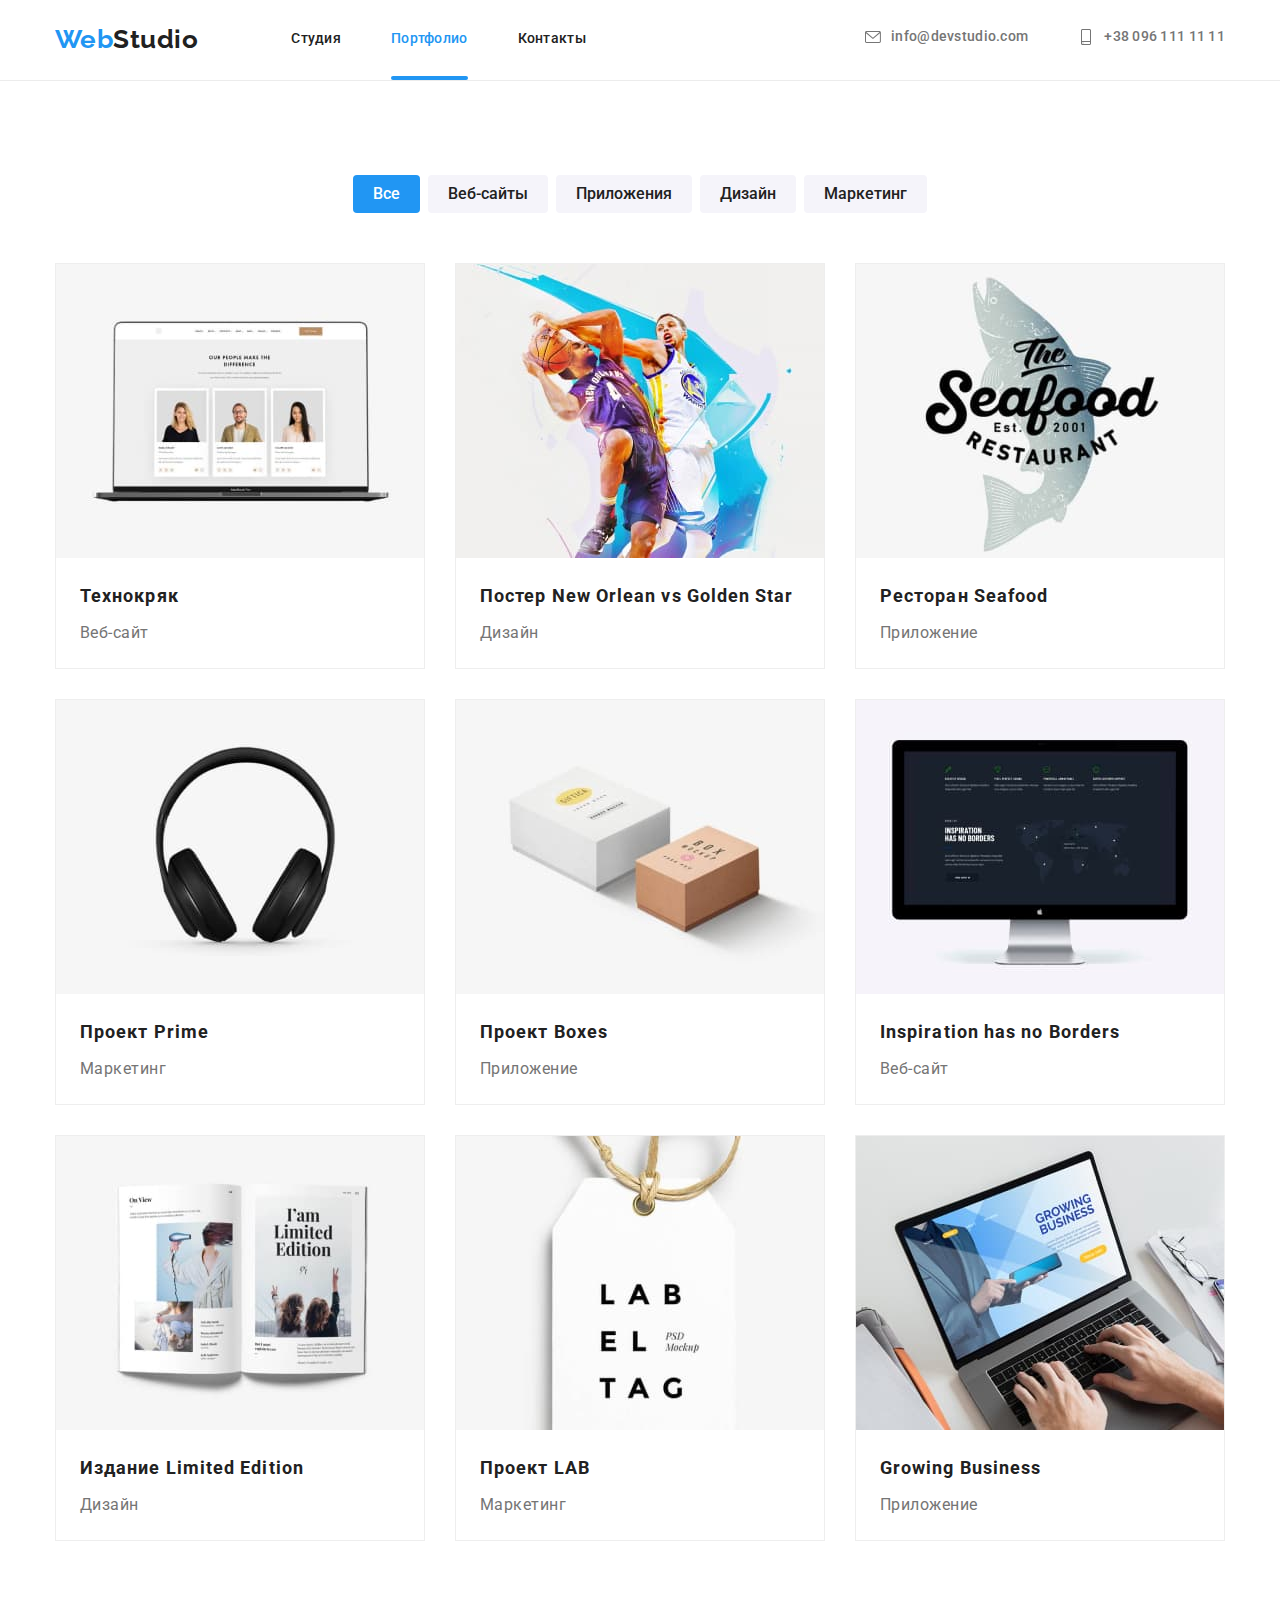
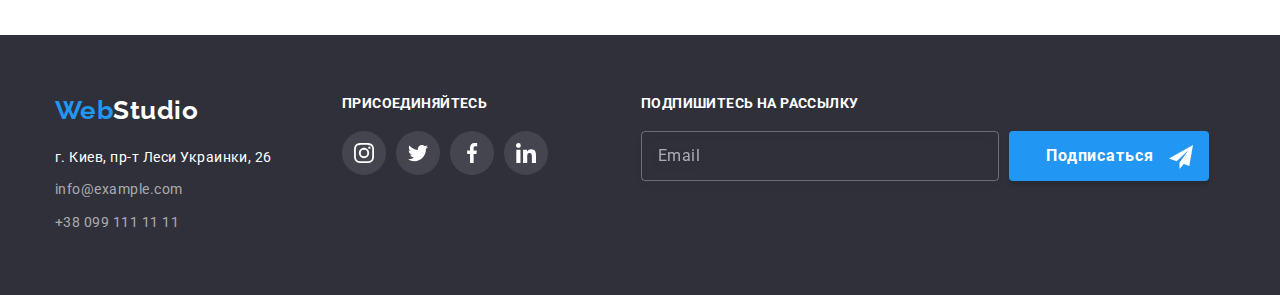
==== portfolio.html @ 207f93ce "." ====
<!DOCTYPE html>
<html lang="en">

<head>
  <meta charset="UTF-8" />
  <meta http-equiv="X-UA-Compatible" content="IE=edge" />
  <meta name="viewport" content="width=device-width, initial-scale=1.0" />
  <title>Portfolio</title>
  <link rel="preconnect" href="https://fonts.gstatic.com">
  <link href="https://fonts.googleapis.com/css2?family=Raleway:wght@700&family=Roboto:wght@400;500;700;900&display=swap"
    rel="stylesheet">
  <link rel="stylesheet" href="https://cdnjs.cloudflare.com/ajax/libs/modern-normalize/1.1.0/modern-normalize.css"
    integrity="sha512-Y0MM+V6ymRKN2zStTqzQ227DWhhp4Mzdo6gnlRnuaNCbc+YN/ZH0sBCLTM4M0oSy9c9VKiCvd4Jk44aCLrNS5Q=="
    crossorigin="anonymous" referrerpolicy="no-referrer" />
  <link rel="stylesheet" href="https://cdnjs.cloudflare.com/ajax/libs/modern-normalize/1.1.0/modern-normalize.min.css"
    integrity="sha512-wpPYUAdjBVSE4KJnH1VR1HeZfpl1ub8YT/NKx4PuQ5NmX2tKuGu6U/JRp5y+Y8XG2tV+wKQpNHVUX03MfMFn9Q=="
    crossorigin="anonymous" referrerpolicy="no-referrer" />
    <link rel="stylesheet" href="./css/main.min.css">

</head>


<body>
  <!--Шапка проекта-->
  <header class="header">
    <div class="container header__container">
      <nav class="site__nav ">
        <a class="logo link " href="./index.html"> <span class="logo_logo-color_accent">Web</span>Studio</a>
        <ul class="site__list list ">
          <li class="site__item"><a class="site__link link" href="./index.html">Студия</a></li>
          <li class="site__item"><a class="site__link current link site__after_link" href="">Портфолио</a></li>
          <li class="site__item"><a class="site__link link" href="">Контакты</a></li>
        </ul>
      </nav>
      <ul class="contact__list list">
        <li class="contact__item">
          <a class="contact__link link" href="mailto:info@devstudio.com">
            <svg class="contact__svg_mail">
              <use href="./images/icons-svg/symbol-defs.svg#icon-mail"></use>
            </svg>
            info@devstudio.com</a>
        </li>
        <li class="contact__item">
          <a class="contact__link link" href="tel:+380961111111">
            <svg class="contact__svg_mail">
              <use href="./images/icons-svg/symbol-defs.svg#icon-smartphone"></use>
            </svg>
            +38 096 111 11 11</a>
        </li>
      </ul>
    </div>
  </header>
  <!--Основа портфолио-->
  <main>
    <h1 hidden>Скрытый заголовок</h1>
    <section class="our-work">
      <div class="container ">
        <ul class="filter list">
          <li class="filter-item"><button class="filter-btn current " type="button">Все</button></li>
          <li class="filter-item"><button class="filter-btn" type="button">Веб-сайты</button></li>
          <li class="filter-item"><button class="filter-btn" type="button">Приложения</button></li>
          <li class="filter-item"><button class="filter-btn" type="button">Дизайн</button></li>
          <li class="filter-item"><button class="filter-btn" type="button">Маркетинг</button></li>
        </ul>
        <ul class="works-list list ">
          <li class="works-title">
            <a class="work-a" href="">
              <div class="works-img"> 
              <img src="./images/portfolio/technokryak.jpg" alt="technokryak" width="370" height="294" />
              <p class="works-p">Технокряк это современная площадка распространения коронавируса. Компании используют эту платформу для цифрового шпионажа и атак на защищённые сервера конкурентов.</p>
            </div>
              <div class="text-position">
                <h2 class="work-title">Технокряк</h2>
                <p class="work-profession">Веб-сайт</p>
              </div>
            </a>
          </li>
          <li class="works-title">
            <a class="work-a"  href="">
              <div class="works-img">
                <img src="./images/portfolio/new-orlean-vs-golden-star-poster.jpg" alt="new-orlean-poster" width="370"
                height="294" />
                <p class="works-p">Lorem ipsum dolor sit amet, consectetur adipisicing elit. Earum rerum quia veniam suscipit natus animi, tempora, et dolorum adipisci nemo ratione, aut modi laboriosam! Fugiat dolore illum reiciendis odit voluptatem? </p>
              </div>
              <div class="text-position">
                <h2 class="work-title">Постер New Orlean vs Golden Star</h2>
                <p class="work-profession">Дизайн</p>
              </div>
            </a>
          </li>
          <li class="works-title">
            <a class="work-a"  href="">
              <div class="works-img">
                <img src="./images/portfolio/seafood-restaurant.jpg" alt="seafood-restaurant" width="370" height="294" />
                <p class="works-p">Lorem, ipsum dolor sit amet consectetur adipisicing elit. Tempora vel, magni voluptatum non quaerat maxime accusantium alias dolorum sed magnam architecto, ullam deleniti nemo? In iusto perspiciatis corrupti explicabo aut?</p>
              </div>
              <div class="text-position">
                <h2 class="work-title">Ресторан Seafood</h2>
                <p class="work-profession">Приложение</p>
              </div>
            </a>
          </li>
          <li class="works-title">
            <a class="work-a"  href="">
              <div class="works-img">
                <img src="./images/portfolio/prime-project.jpg" alt="prime-project" width="370" height="294" />
                <p class="works-p">Lorem ipsum dolor sit amet consectetur adipisicing elit. Ratione modi consequuntur numquam quas debitis, tempore ducimus laboriosam ut delectus, </p>
              </div>
              <div class="text-position">
                <h2 class="work-title">Проект Prime</h2>
                <p class="work-profession">Маркетинг</p>
              </div>
            </a>
          </li>
          <li class="works-title">
            <a class="work-a"  href="">
              <div class="works-img">
                <img src="./images/portfolio/boxes-project.jpg" alt="boxes-project" width="370" height="294" />
                <p class="works-p">Lorem ipsum dolor sit amet consectetur adipisicing elit. Voluptatum blanditiis architecto cumque rem accusantium sequi, tempora eum dicta aperiam nulla laborum! Consectetur quo quaerat sunt amet.</p>
              </div>
              <div class="text-position">
                <h2 class="work-title">Проект Boxes</h2>
                <p class="work-profession">Приложение</p>
              </div>
            </a>
          </li>
          <li class="works-title">
            <a class="work-a"  href="">
              <div class="works-img">
                <img src="./images/portfolio/inspiration-has-no-borders.jpg" alt="inspiration-has-no-borders" width="370"
                height="294" />
                <p class="works-p" >Lorem ipsum dolor sit amet consectetur adipisicing elit. Enim necessitatibus vero modi deserunt suscipit amet excepturi inventore illum, obcaecati cupiditate doloribus laborum odit! Nemo suscipit doloribus recusandae voluptatem animi perspiciatis.</p>
              </div>
              <div class="text-position">
                <h2 class="work-title">Inspiration has no Borders</h2>
                <p class="work-profession">Веб-сайт</p>
              </div>
            </a>
          </li>
          <li class="works-title">
            <a class="work-a"  href="">
              <div class="works-img">
                <img src="./images/portfolio/limited-edition.jpg" alt="limited-edition" width="370" height="294" />
                <p class="works-p">Lorem ipsum, dolor sit amet consectetur adipisicing elit. Officiis eaque neque beatae ipsum deserunt recusandae, porro cum non voluptate modi laborum, omnis excepturi alias reiciendis voluptas eos quod. Doloribus, necessitatibus.</p>
              </div>
              <div class="text-position">
                <h2 class="work-title">Издание Limited Edition</h2>
                <p class="work-profession">Дизайн</p>
              </div>
            </a>
          </li>
          <li class="works-title">
            <a class="work-a"  href="">
              <div class="works-img">
                <img src="./images/portfolio/lab-project.jpg" alt="lab-project" width="370" height="294" />
                <p class="works-p">Lorem ipsum dolor sit amet consectetur adipisicing elit. Adipisci ipsum, ut ex minus iure esse eaque hic quisquam alias debitis, mollitia excepturi velit voluptates similique neque ullam temporibus natus eveniet!</p>
              </div>
              <div class="text-position">
                <h2 class="work-title">Проект LAB</h2>
                <p class="work-profession">Маркетинг</p>
              </div>
            </a>
          </li>
          <li class="works-title">
            <a class="work-a"  href="">
              <div class="works-img">
                <img src="./images/portfolio/growing-business.jpg" alt="growing-business" width="370" height="294" />
                <p class="works-p">Lorem ipsum dolor sit amet consectetur adipisicing elit. Repudiandae quia inventore eaque voluptate doloremque obcaecati cupiditate distinctio numquam, dolore illo hic corrupti magni laboriosam earum placeat magnam aliquam reprehenderit laborum.</p>
              </div>
              <div class="text-position">
                <h2 class="work-title">Growing Business</h2>
                <p class="work-profession">Приложение</p>
              </div>
            </a>
          </li>
        </ul>
      </div>
    </section>
  </main>
  <!--Футер-->
  <footer class="footer">
    <div class="container footer-section ">
      <div class="footer_position-tablet">
        <div class="footer__adress">
          <a class="logo logo_color_white link" href="./index.html"><span class="logo_logo-color_accent">Web</span>Studio</a>
          <address class="address">
            <p class="adress-text">г. Киев, пр-т Леси Украинки, 26</p>
            <ul class="footer-list list">
              <li class="footer-list__item">
                <a class="footer-list__link link" href="mailto:info@example.com">info@example.com</a>
              </li>
              <li class="footer-item">
                <a class="footer-list__link link" href="tel:+38-099-111-11-11">+38 099 111 11 11</a>
              </li>
            </ul>
          </address>
        </div>
        <div class="footer-set">
          <h2 class="footer-title">присоединяйтесь</h2>
          <ul class="footer-icon list">
            <li class="footer-list__item">
              <a class="footer-icon__link" href="#">
                <svg class="footer-style" width="20px" height="20px">
                  <use href="./images/icons-svg/symbol-defs.svg#icon-instagram2"></use>
                </svg>
              </a>
            </li>
            <li class="footer-list__item">
              <a class="footer-icon__link" href="#">
                <svg width=" 20px" height="20px">
                  <use href="./images/icons-svg/symbol-defs.svg#icon-twitte4r"></use>
                </svg>
              </a>
            </li>
            <li class="footer-list__item">
              <a class="footer-icon__link" href="#">
                <svg width=" 20px" height="20px">
                  <use href="./images/icons-svg/symbol-defs.svg#icon-facebook1"></use>
                </svg>
              </a>
            </li>
            <li class="footer-list__item">
              <a class="footer-icon__link" href="#">
                <svg width="20px" height="20px">
                  <use href="./images/icons-svg/symbol-defs.svg#icon-linkedin3"></use>
                </svg>
              </a>
            </li>
          </ul>
        </div>
      </div>
      <div class="footer-form">
        <p class="footer-form__title">Подпишитесь на рассылку</p>
        <form class="footer-form__content">
          <input class="form-footer__email" type="email" name="email" placeholder="Email">
          <button class="form-footer__button" type="submit">Подписаться </button>
        </form>
      </div>
    </div>
  </footer>
</body>

</html>
---- css/main.min.css ----
:root{--primary-text-color: #757575;--secondary-text-color: #212121;--accent-color: #2196f3;--primary-bg-color: #ffffff;--primary-bg-color-filter: #f5f4fa;--prinary-font-family: "Roboto", sant-serif;--secondary-font-family:"Raleway", sant-serif}.visually-hidden{position:absolut;width:1px;height:1px;margin:-1px;border:0;padding:0;clip:rect(1px, 1px, 1px, 1px);clip:rect(1px 1px 1px 1px);overflow:hidden}body{background-color:var(--primary-bg-color);color:var(--primary-text-color);font-family:var(--prinary-font-family);letter-spacing:0.03em}h1,h2,h3,h4,h5,h6,p{margin-top:0;margin-bottom:0}ul,ol{margin-top:0;margin-bottom:0;padding-left:0}img{display:block}.list{list-style:none}.link{text-decoration:none}.logo{margin-right:93px;font-family:var(--secondary-font-family);font-weight:700;font-size:26px;line-height:1.19;color:var(--secondary-text-color)}@media screen and (min-width: 480px){.logo{margin-right:0px}}.logo_logo-color_accent{color:var(--accent-color)}.footer-icon__link{display:flex;width:44px;height:44px;justify-content:center;align-items:center;border-radius:50%}.site__list{display:flex;font-size:14px;line-height:1.14;letter-spacing:0.02em;margin-left:93px;color:var(--secondary-text-color)}.site__item:not(:last-child){margin-right:50px}.site__link{position:relative;font-family:Roboto;font-weight:500;font-size:14px;line-height:1.14;letter-spacing:0.02em;color:var(--secondary-text-color);transition:color 250ms cubic-bezier(0.4, 0, 0.2, 1)}.site__link:hover,.site__link:focus{color:var(--accent-color)}.site__link.current{color:var(--accent-color)}.site__nav{display:flex;align-items:center}.site__after_link::after{content:"";display:block;width:100%;height:4px;background:#2196F3;border-radius:2px;position:absolute;top:46px;transition:opacity 250ms cubic-bezier(0.4, 0, 0.2, 1)}.contact__link{display:inline-flex;font-weight:500;font-size:14px;line-height:1.14;letter-spacing:0.02em;color:var(--primary-text-color);transition:color 250ms cubic-bezier(0.4, 0, 0.2, 1)}.contact__link:hover,.contact__link:focus{color:var(--accent-color)}.contact__link:hover .contact__svg_mail{fill:var(--accent-color);transition-duration:250ms}.contact__link:focus .contact__svg_mail{fill:var(--accent-color)}.contact__item:not(:last-child){margin-right:50px}.contact__item:hover,.contact__item:focus{color:var(--accent-color)}.contact__list{display:flex;align-items:center;margin-left:auto}.header__container{display:flex;align-items:center}.header{border-bottom:1px solid #ECECEC;padding-top:24px;padding-bottom:25px}.contact__svg_mail{width:16px;height:16px;margin-right:10px;fill:var(--primary-text-color)}.hero{padding-top:118px;padding-bottom:118px;background-image:linear-gradient(to right, rgba(47,48,58,0.4), rgba(47,48,58,0.4)),url(../images/hero/header-img.jpg);max-width:1600px;margin-left:auto;margin-right:auto;background-color:#2F303A;text-align:center}@media screen and (min-width: 480px){.hero{width:480px}}@media screen and (min-width: 768px){.hero{width:768px;background-image:linear-gradient(to right, rgba(47,48,58,0.4), rgba(47,48,58,0.4)),url(../images/hero/header-img768.jpg)}}@media screen and (min-width: 1200px){.hero{width:1200px;background-image:linear-gradient(to right, rgba(47,48,58,0.4), rgba(47,48,58,0.4)),url(../images/hero/hero.jpg);padding-top:200px;padding-bottom:200px}}.hero__title{font-weight:900;font-size:26px;line-height:1.62;text-align:center;letter-spacing:0.06em;text-transform:uppercase;color:var(--primary-bg-color)}@media screen and (min-width: 1200px){.hero__title{font-size:44px;line-height:1.36}}.hero__button{padding-left:32px;padding-right:32px;padding-top:10px;padding-bottom:10px;margin-top:30px;border-radius:4px;font-weight:700;font-size:16px;line-height:1.87;letter-spacing:0.06em;color:#FFFFFF;background-color:var(--accent-color);transition-property:background-color;transition-duration:250ms;transition-timing-function:cubic-bezier(0.4, 0, 0.2, 1)}.hero__button:hover,.hero__button:hover{background-color:#188CE8}.features__section{padding-top:60px;padding-bottom:60px}@media screen and (min-width: 1200px){.features__section{padding-top:94px;padding-bottom:47px}}.features__list{margin-bottom:-30px}@media screen and (min-width: 768px){.features__list{display:flex;flex-wrap:wrap;margin-left:-30px}}@media screen and (min-width: 1200px){.features__list{display:flex}}.features__item{margin-bottom:30px}@media screen and (min-width: 768px){.features__item{flex-basis:calc((100% - 60px) / 2);margin-left:30px}}@media screen and (min-width: 1200px){.features__item{flex-basis:calc((100% - 120px) / 4);width:270px}}.features__svg{display:flex;justify-content:center;align-items:center;height:120px;margin-bottom:30px;background-color:var(--primary-bg-color-filter);border-radius:4px}.features__title{margin-bottom:10px;margin-top:0px;color:var(--secondary-text-color);font-weight:700;font-size:14px;line-height:1.14;letter-spacing:0.03em;text-transform:uppercase;text-align:center}@media screen and (min-width: 768px){.features__title{text-align:left}}.features__paragraph{font-size:14px;line-height:1.71;letter-spacing:0.03em}.work__blok{display:none}@media screen and (min-width: 1200px){.work__blok{display:block}}.work__section_title{margin-bottom:50px;font-weight:700;font-size:36px;line-height:1.16;text-align:center;color:var(--secondary-text-color)}.work__list{display:flex;align-items:center}.work__section{padding-top:47px;padding-bottom:94px}.work__div{position:relative}.work__div:not(:last-child){margin-right:30px}.work__information{position:absolute;padding:27px;top:225px;width:370px;height:70px;font-weight:700;font-size:14px;line-height:1.14;text-align:center;text-transform:uppercase;color:var(--primary-bg-color);background-image:linear-gradient(to right, rgba(47,48,58,0.8), rgba(47,48,58,0.8))}.team__section{padding-top:60px;padding-bottom:60px;background-color:var(--primary-bg-color-filter)}@media screen and (min-width: 1200px){.team__section{padding-top:94px;padding-bottom:94px}}.team__name_title{font-weight:500;font-size:16px;line-height:1.18;text-align:center;color:var(--secondary-text-color)}.team__profession{margin-top:10px;font-size:16px;line-height:1.18;text-align:center;color:var(--primary-text-color)}.team__section_title{font-weight:700;font-size:36px;line-height:1.16;text-align:center;margin-bottom:30px;color:var(--secondary-text-color)}@media screen and (min-width: 1200px){.team__section_title{margin-bottom:50px}}.team__list{align-items:center;margin-bottom:-30px}@media screen and (min-width: 768px){.team__list{display:flex;flex-wrap:wrap;margin-left:-30px}}@media screen and (min-width: 1200px){.team__list{display:flex}}.team__title{border-radius:0px 0px 4px 4px;background-color:#ffffff;box-shadow:0px 1px 3px rgba(0,0,0,0.12),0px 1px 1px rgba(0,0,0,0.14),0px 2px 1px rgba(0,0,0,0.2);margin-bottom:30px}@media screen and (min-width: 480px){.team__title{width:450px}}@media screen and (min-width: 768px){.team__title{flex-basis:calc((100% - 60px) / 2);margin-left:30px;width:450px}}@media screen and (min-width: 1200px){.team__title{flex-basis:calc((100% - 120px) / 4);width:270px}}.team__name{margin:30px}.team__link_icon{display:flex;justify-content:center;align-items:center;width:44px;height:44px;border-radius:50%;background-color:#ffffff;fill:#AFB1B8;transition:background-color 250ms cubic-bezier(0.4, 0, 0.2, 1)}.team__link_icon:not(:last-child){margin-right:10px}.team__link_icon:hover,.team__link_icon:focus{background-color:var(--accent-color);fill:#ffffff}.team__icon{display:flex;justify-content:center;margin-top:16px;padding-bottom:24px}@media screen and (min-width: 768px){.team__icon{padding-bottom:0px}}.regular-section{padding-top:60px;padding-bottom:60px}@media screen and (min-width: 1200px){.regular-section{padding-top:94px;padding-bottom:94px}}.regular-title{font-weight:700;font-size:36px;line-height:1.16;text-align:center;letter-spacing:0.03em;color:var(--secondary-text-color);margin-bottom:30px}@media screen and (min-width: 1200px){.regular-title{margin-bottom:50px}}.regular-li{height:92px;flex-basis:calc((100% - 60px) / 2);margin-left:30px;margin-bottom:30px}.regular-li:nth-last-child(-n+3){margin-bottom:0px}@media screen and (min-width: 768px){.regular-li{flex-basis:calc((100% - 90px) / 3)}}@media screen and (min-width: 1200px){.regular-li{flex-basis:calc((100% - 180px) / 6)}}.regular-ul{display:flex;flex-wrap:wrap;margin-left:-30px}.regular-link{width:100%;height:100%;fill:#AFB1B8;display:flex;justify-content:center;align-items:center;border:1px solid #AFB1B8;border-radius:4px;transition:fill 250ms cubic-bezier(0.4, 0, 0.2, 1)}.regular-link:hover,.regular-link:focus{fill:var(--accent-color);border:1px solid var(--accent-color)}.footer{background-color:#2f303a;padding-top:60px;padding-bottom:60px}.footer-section{text-align:center}@media screen and (min-width: 1200px){.footer-section{display:flex;text-align:left}}@media screen and (min-width: 768px){.footer_position-tablet{display:flex;justify-content:space-around}}@media screen and (min-width: 768px){.footer__adress{display:inline-block}}.footer-list .footer-list__item:not(:last-child){margin-bottom:9px}.footer-list__link{display:block;color:rgba(255,255,255,0.6);transition:color 250ms cubic-bezier(0.4, 0, 0.2, 1)}.footer-list__link:hover,.footer-list__link:focus{color:#ffffff}@media screen and (min-width: 768px){.footer-set{display:inline-block}}@media screen and (min-width: 1200px){.footer-set{margin-left:70px}}.footer-title{font-weight:bold;font-size:14px;line-height:16px;letter-spacing:0.03em;text-transform:uppercase;color:var(--primary-bg-color)}.footer-icon{display:flex;justify-content:center;margin-top:20px}@media screen and (max-width: 768px){.footer-icon{margin-bottom:60px}}.footer-list__item:not(:first-child){margin-left:10px}.footer-icon__link{background-color:rgba(255,255,255,0.1);fill:var(--primary-bg-color);transition:background-color 250ms cubic-bezier(0.4, 0, 0.2, 1)}.footer-icon__link:hover,.footer-icon__link:focus{background-color:var(--accent-color)}.logo_color_white{color:#ffffff}.address{font-style:normal;font-weight:400;font-size:14px;line-height:1.71;margin-top:20px;margin-bottom:60px}@media screen and (min-width: 1200px){.address{margin-bottom:0px}}.adress-text{color:#ffffff;margin-bottom:9px}@media screen and (max-width: 1200px){.footer-form{display:inline-block;width:450px}}@media screen and (min-width: 1200px){.footer-form{width:570px;margin-left:93px}}.footer-form__title{font-weight:700;font-size:14px;line-height:16px;letter-spacing:0.03em;text-transform:uppercase;color:var(--primary-bg-color);margin-bottom:20px}@media screen and (min-width: 1200px){.footer-form__content{display:flex}}.form-footer__email{width:100%;margin-bottom:20px;padding:15px 0px 15px 16px;border:1px solid rgba(255,255,255,0.3);filter:drop-shadow(0px 4px 4px rgba(0,0,0,0.15));border-radius:4px;background-color:transparent;color:var(--primary-bg-color)}.form-footer__email::placeholder{font-weight:400;font-size:16px;line-height:20px;letter-spacing:0.03em;color:rgba(255,255,255,0.6)}@media screen and (min-width: 1200px){.form-footer__email{width:358px;margin-bottom:0px}}.form-footer__button{width:200px;background:#2196f3;box-shadow:0px 4px 4px rgba(0,0,0,0.15);border-radius:4px;border:none;cursor:pointer;margin-left:10px;padding:10px 8px 10px 29px;font-weight:700;font-size:16px;line-height:30px;letter-spacing:0.06em;color:#ffffff;transition:background-color 250ms cubic-bezier(0.4, 0, 0.2, 1)}.form-footer__button:focus,.form-footer__button:hover{background-color:#188ce8}.form-footer__button::after{display:inline-block;vertical-align:middle;content:'';background-image:url(../images/icons-svg/iconss-svg/footer-maol.svg);width:24px;height:24px;margin-left:10px}.form-field{display:flex;flex-direction:column;margin-bottom:10px}textarea{resize:none}.backdrop-title{font-weight:700;font-size:20px;line-height:1.15;text-align:center;color:var(--secondary-text-color);margin-bottom:12px}.backdrop-input{width:100%;height:40px;border:1px solid rgba(33,33,33,0.2);border-radius:4px;padding-left:42px;outline:none;transition:fill 250ms cubic-bezier(0.4, 0, 0.2, 1),border 250ms cubic-bezier(0.4, 0, 0.2, 1)}.backdrop-input:hover,.backdrop-input:focus{border:1px solid var(--accent-color)}.backdrop-input:hover+.svg-icon-backdrop{fill:var(--accent-color)}.backdrop-textarea{padding:12px 16px;width:100%;height:120px;border:1px solid rgba(33,33,33,0.2);border-radius:4px;outline:none;transition:border 250ms cubic-bezier(0.4, 0, 0.2, 1)}.backdrop-textarea::placeholder{color:rgba(117,117,117,0.5)}.backdrop-textarea:hover,.backdrop-textarea:focus{border:1px solid var(--accent-color)}.checkbox-title{display:flex;font-size:12px;line-height:1.16;color:var(--primary-text-color)}@media screen and (min-width: 1200px){.checkbox-title{display:flex;font-size:14px;line-height:1.71;color:var(--primary-text-color);align-items:baseline}}.backdrop-btn{display:flex;font-weight:700;font-size:16px;line-height:1.87;align-items:center;text-align:center;letter-spacing:0.06em;color:#FFFFFF;width:200px;background:#2196F3;box-shadow:0px 4px 4px rgba(0,0,0,0.15);border-radius:4px;border:none;margin:0 auto;margin-top:29px;padding:10px 55px;transition:background-color 250ms cubic-bezier(0.4, 0, 0.2, 1)}.backdrop-btn:hover,.backdrop-btn:focus{background-color:#188CE8}.backdrop-wraper{position:relative}.svg-icon-backdrop{position:absolute;top:50%;left:12px;transform:translateY(-50%)}.backdrop-name{display:block;margin-bottom:4px}.checkbox-title::before{content:'';width:16px;height:15px;border:2px solid #212121;background-repeat:10px;display:block;cursor:pointer;margin-right:0px}.checkbox-input:checked+.checkbox-title::before{background-image:url(../images/icon-check.jpg);background-size:contain;border:none}@media screen and (min-width: 1200px){.checkbox-title::before{margin-right:10px}}.backdrop-label{font-family:Roboto;font-style:normal;font-weight:normal;font-size:12px;line-height:14px;letter-spacing:0.01em;color:var(--primary-text-color)}.backdrop{position:fixed;top:0;left:0;width:100vw;height:100vh;background-color:rgba(0,0,0,0.2);opacity:1;visibility:visible;pointer-events:auto;transition:opacity 500ms linear, visibility 500ms linear}.modal{position:absolute;padding:40px;left:50%;top:50%;width:450px;height:609px;background-color:#ffffff;transform:translate(-50%, -50%)}@media screen and (min-width: 1200px){.modal{width:528px;height:580px}}.close-btn{position:absolute;top:8px;right:8px;width:30px;height:30px;border-radius:50%;border:1px solid rgba(0,0,0,0.1);background-color:transparent;cursor:pointer;padding:0;transition:fill 250ms cubic-bezier(0.4, 0, 0.2, 1)}.close-btn:hover,.close-btn:focus{fill:#2196F3}.is-hidden{opacity:0;visibility:hidden;pointer-events:none}.filter-btn.current{background-color:var(--accent-color);color:var(--primary-bg-color)}.filter-btn{padding:6px 20px;border-radius:4px;border:none;font-family:inherit;font-weight:500;font-size:16px;line-height:1.62;background:var(--primary-bg-color-filter);color:var(--secondary-text-color);transition:background-color 250ms cubic-bezier(0.4, 0, 0.2, 1)}.filter-btn:hover,.filter-btn:focus{background-color:var(--accent-color);color:#ffffff}.work-title{font-style:normal;font-weight:700;font-size:18px;line-height:2;letter-spacing:0.06em;color:var(--secondary-text-color)}.work-profession{margin-top:4px;font-style:normal;font-weight:normal;font-size:16px;line-height:1.87;color:var(--primary-text-color)}.container{width:100%;margin-left:auto;margin-right:auto;padding-left:15px;padding-right:15px}@media screen and (min-width: 480px){.container{width:480px}}@media screen and (min-width: 768px){.container{width:768px}}@media screen and (min-width: 1200px){.container{width:1200px}}.filter{display:flex;justify-content:center;margin-bottom:50px}.filter-item:not(:last-child){margin-right:8px}.works-list{display:flex;flex-wrap:wrap}.works-title{width:370px;margin-right:30px;margin-bottom:30px;border:1px solid #EEEEEE}.works-title:nth-child(3n){margin-right:0px}.works-title:nth-last-child(-n+3){margin-bottom:0px}.works-title:hover,.works-title:focus{box-shadow:0px 1px 1px rgba(0,0,0,0.12),0px 4px 4px rgba(0,0,0,0.06),1px 4px 6px rgba(0,0,0,0.16)}.works-title:hover .works-p{transform:translateY(0%)}.our-work{padding-top:94px;padding-bottom:94px}.text-position{padding:20px 24px}.address{margin-top:20px}.address-link{margin-bottom:9px;display:block}.footer-list .footer-item:not(:last-child){margin-bottom:9px}.work-a{display:block;text-decoration:none;color:var(--primary-text-color);width:100%;height:100%}.work-a:focus .works-p{transform:translateY(0%)}.works-img{position:relative;overflow:hidden}.works-p{position:absolute;top:0;left:0;height:100%;width:100%;font-style:normal;font-weight:normal;font-size:18px;line-height:1.56;background-color:rgba(33,150,243,0.9);color:var(--primary-bg-color);overflow:auto;padding:63px 24px;transform:translateY(101%);transition:transform 250ms cubic-bezier(0.4, 0, 0.2, 1)}
/*# sourceMappingURL=main.min.css.map */
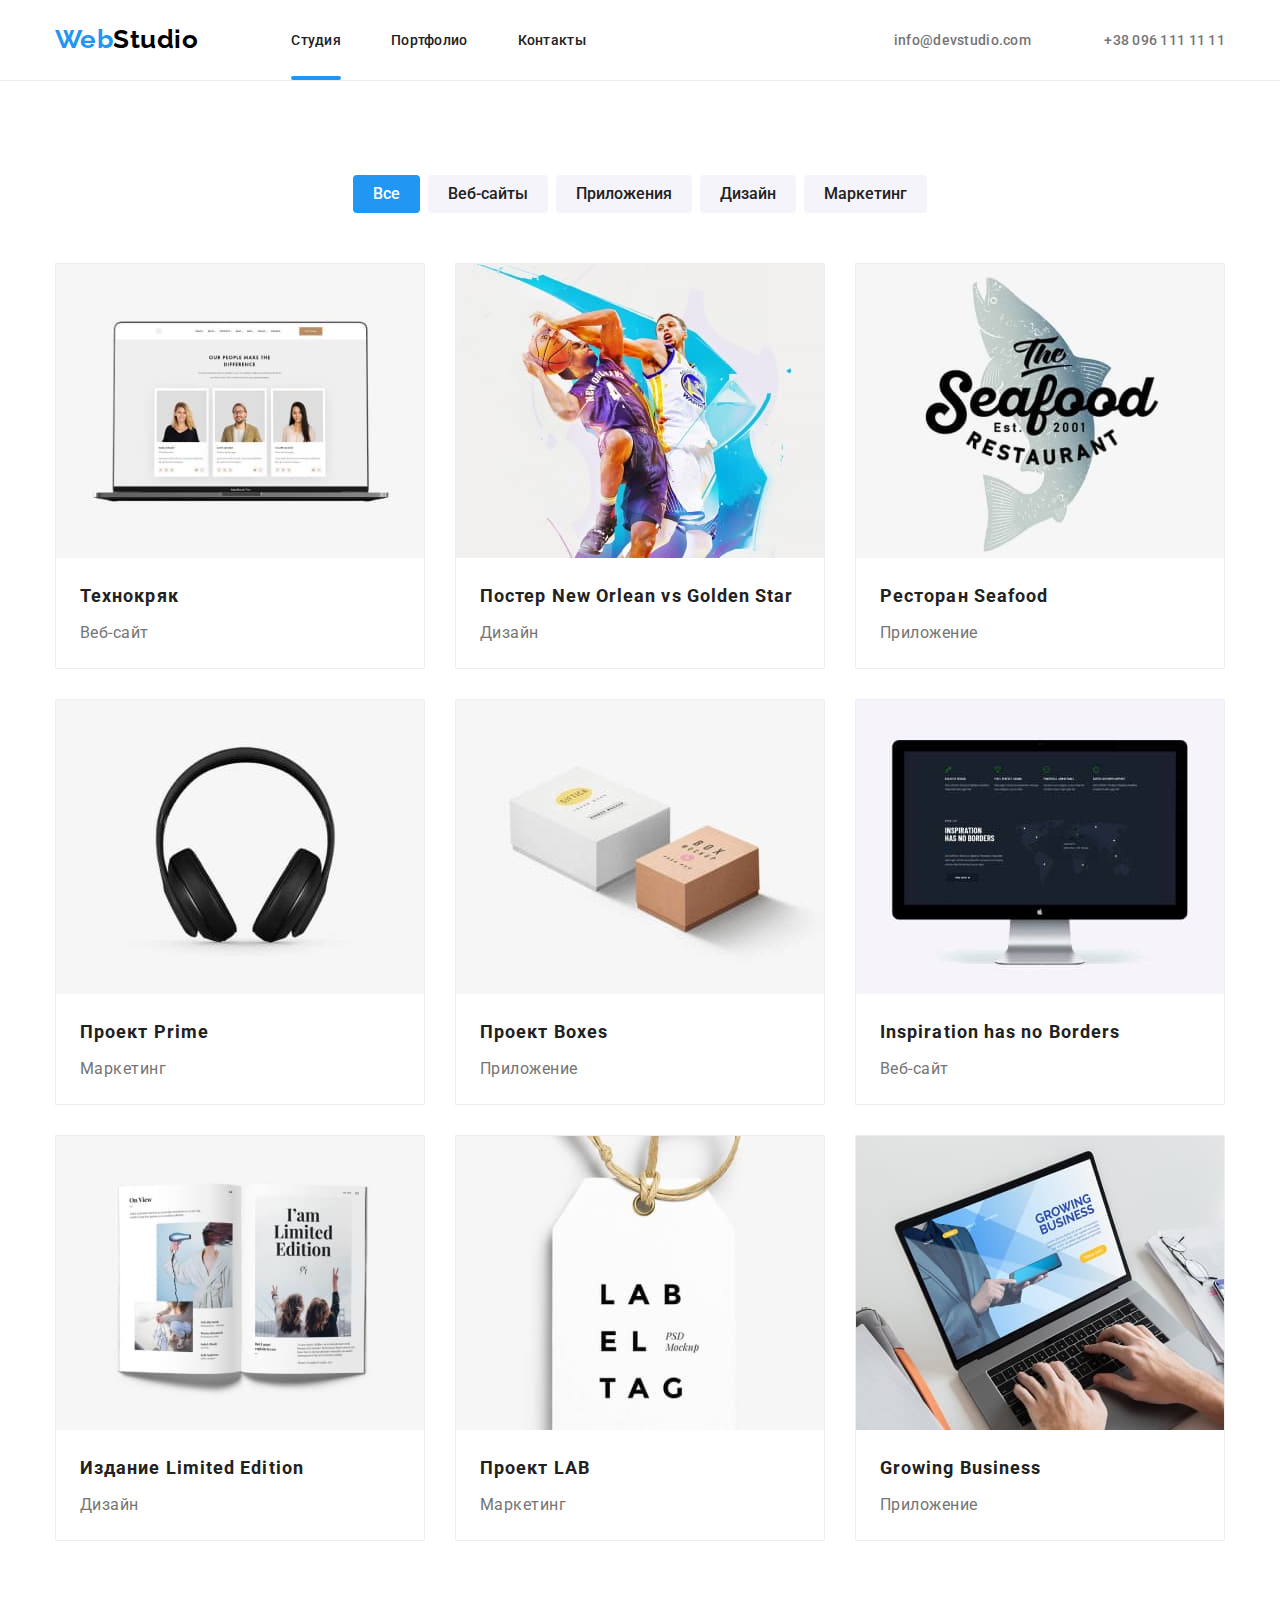
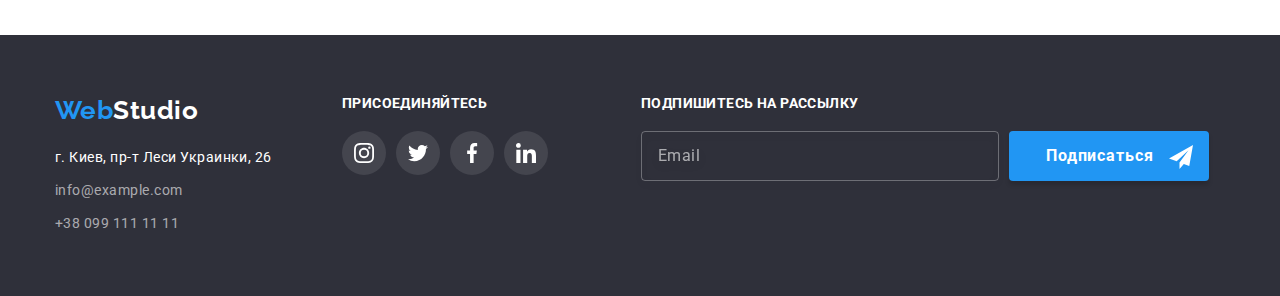
==== commit 20e336f4: "." ====
--- a/portfolio.html
+++ b/portfolio.html
@@ -23,31 +23,89 @@
 <body>
   <!--Шапка проекта-->
   <header class="header">
-    <div class="container header__container">
-      <nav class="site__nav ">
-        <a class="logo link " href="./index.html"> <span class="logo_logo-color_accent">Web</span>Studio</a>
-        <ul class="site__list list ">
-          <li class="site__item"><a class="site__link link" href="./index.html">Студия</a></li>
-          <li class="site__item"><a class="site__link current link site__after_link" href="">Портфолио</a></li>
-          <li class="site__item"><a class="site__link link" href="">Контакты</a></li>
+    <div class="container header_container">
+      <nav class="navigation">
+        <a class="logo logo_color_black link animate__hinge logo-header" href="./index.html">
+          <span class="logo_logo-color_accent">Web</span>Studio
+        </a>
+        <ul class="menu list">
+          <li class="menu-item">
+            <a class="menu-link current link  after-item menu_position_bottom-border" href="#">Студия</a>
+          </li>
+          <li class="menu-item">
+            <a class="menu-link link" href="./portfolio.html">Портфолио</a>
+          </li>
+          <li class="menu-item">
+            <a class="menu-link link" href="#">Контакты</a>
+          </li>
         </ul>
       </nav>
-      <ul class="contact__list list">
-        <li class="contact__item">
-          <a class="contact__link link" href="mailto:info@devstudio.com">
-            <svg class="contact__svg_mail">
-              <use href="./images/icons-svg/symbol-defs.svg#icon-mail"></use>
+      <ul class="contact-list list">
+        <li class="contact-list__item">
+          <a class="contact-list__link link" href="mailto:info@devstudio.com">
+            <svg class="contact-list__icon" width="16px" height="12">
+              <use href="./images/icon/symbol-defs.svg#icon-envelope"></use>
             </svg>
-            info@devstudio.com</a>
+            info@devstudio.com
+          </a>
         </li>
-        <li class="contact__item">
-          <a class="contact__link link" href="tel:+380961111111">
-            <svg class="contact__svg_mail">
-              <use href="./images/icons-svg/symbol-defs.svg#icon-smartphone"></use>
+        <li class="contact-list__item">
+          <a class="contact-list__link link " href="tel:+38-096-111-11-11">
+            <svg class="contact-list__icon" width="10px" height="16px">
+              <use href="./images/icon/symbol-defs.svg#icon-smartphone">
+              </use>
             </svg>
-            +38 096 111 11 11</a>
+            +38 096 111 11 11
+          </a>
         </li>
       </ul>
+      <button class="burger-btn btn-hover-focus " type="button" data-menu-open>
+        <svg class="burger-btn__icon">
+          <use href="./images/icons-svg/symbol-defs6-1.svg#icon-menu_40px"></use>
+        </svg>
+      </button>
+    </div>
+    <div class="mobile-menu" data-menu>
+      <div class="container mobile-menu__container">
+        <button class="mobile-menu-close-btn mobile-menu__close-btn btn-hover-focus " type="button" data-menu-close>
+          <svg class="mobile-menu-close-btn__icon">
+            <use href="./images/icons-svg/symbol-defs6-1.svg#icon-Vector-6" width="20px" height="20px"></use>
+          </svg>
+        </button>
+        <ul class="mobile-nav list">
+          <li class="mobile-nav__item">
+            <a class="mobile-nav__link link" href="#">Студия</a>
+          </li>
+          <li class="mobile-nav__item">
+            <a class="mobile-nav__link link" href="#">Портфолио</a>
+          </li>
+          <li class="mobile-nav__item">
+            <a class="mobile-nav__link link" href="#">Контакты</a>
+          </li>
+        </ul>
+        <ul class="mobile-contact list">
+          <li class="mobile-contact__item">
+            <a class="mobile-contact__link mobile-contact__link-tel-font link" href="#">+38 096 111 11 11</a>
+          </li>
+          <li class="mobile-contact__item">
+            <a class="mobile-contact__link mobile-contact__link-email-font link" href="#">info@devstudio.com</a>
+          </li>
+        </ul>
+        <ul class="mobile-social-list list">
+          <li class="mobile-social-list__item">
+            <a class="mobile-social-list__link link" href="#">Instagram</a>
+          </li>
+          <li class="mobile-social-list__item">
+            <a class="mobile-social-list__link link" href="#">Twitter</a>
+          </li>
+          <li class="mobile-social-list__item">
+            <a class="mobile-social-list__link link" href="#">Facebook</a>
+          </li>
+          <li class="mobile-social-list__item">
+            <a class="mobile-social-list__link link" href="#">linkedin</a>
+          </li>
+        </ul>
+      </div>
     </div>
   </header>
   <!--Основа портфолио-->
--- a/css/main.min.css
+++ b/css/main.min.css
@@ -1,2 +1,2 @@
-:root{--primary-text-color: #757575;--secondary-text-color: #212121;--accent-color: #2196f3;--primary-bg-color: #ffffff;--primary-bg-color-filter: #f5f4fa;--prinary-font-family: "Roboto", sant-serif;--secondary-font-family:"Raleway", sant-serif}.visually-hidden{position:absolut;width:1px;height:1px;margin:-1px;border:0;padding:0;clip:rect(1px, 1px, 1px, 1px);clip:rect(1px 1px 1px 1px);overflow:hidden}body{background-color:var(--primary-bg-color);color:var(--primary-text-color);font-family:var(--prinary-font-family);letter-spacing:0.03em}h1,h2,h3,h4,h5,h6,p{margin-top:0;margin-bottom:0}ul,ol{margin-top:0;margin-bottom:0;padding-left:0}img{display:block}.list{list-style:none}.link{text-decoration:none}.logo{margin-right:93px;font-family:var(--secondary-font-family);font-weight:700;font-size:26px;line-height:1.19;color:var(--secondary-text-color)}@media screen and (min-width: 480px){.logo{margin-right:0px}}.logo_logo-color_accent{color:var(--accent-color)}.footer-icon__link{display:flex;width:44px;height:44px;justify-content:center;align-items:center;border-radius:50%}.site__list{display:flex;font-size:14px;line-height:1.14;letter-spacing:0.02em;margin-left:93px;color:var(--secondary-text-color)}.site__item:not(:last-child){margin-right:50px}.site__link{position:relative;font-family:Roboto;font-weight:500;font-size:14px;line-height:1.14;letter-spacing:0.02em;color:var(--secondary-text-color);transition:color 250ms cubic-bezier(0.4, 0, 0.2, 1)}.site__link:hover,.site__link:focus{color:var(--accent-color)}.site__link.current{color:var(--accent-color)}.site__nav{display:flex;align-items:center}.site__after_link::after{content:"";display:block;width:100%;height:4px;background:#2196F3;border-radius:2px;position:absolute;top:46px;transition:opacity 250ms cubic-bezier(0.4, 0, 0.2, 1)}.contact__link{display:inline-flex;font-weight:500;font-size:14px;line-height:1.14;letter-spacing:0.02em;color:var(--primary-text-color);transition:color 250ms cubic-bezier(0.4, 0, 0.2, 1)}.contact__link:hover,.contact__link:focus{color:var(--accent-color)}.contact__link:hover .contact__svg_mail{fill:var(--accent-color);transition-duration:250ms}.contact__link:focus .contact__svg_mail{fill:var(--accent-color)}.contact__item:not(:last-child){margin-right:50px}.contact__item:hover,.contact__item:focus{color:var(--accent-color)}.contact__list{display:flex;align-items:center;margin-left:auto}.header__container{display:flex;align-items:center}.header{border-bottom:1px solid #ECECEC;padding-top:24px;padding-bottom:25px}.contact__svg_mail{width:16px;height:16px;margin-right:10px;fill:var(--primary-text-color)}.hero{padding-top:118px;padding-bottom:118px;background-image:linear-gradient(to right, rgba(47,48,58,0.4), rgba(47,48,58,0.4)),url(../images/hero/header-img.jpg);max-width:1600px;margin-left:auto;margin-right:auto;background-color:#2F303A;text-align:center}@media screen and (min-width: 480px){.hero{width:480px}}@media screen and (min-width: 768px){.hero{width:768px;background-image:linear-gradient(to right, rgba(47,48,58,0.4), rgba(47,48,58,0.4)),url(../images/hero/header-img768.jpg)}}@media screen and (min-width: 1200px){.hero{width:1200px;background-image:linear-gradient(to right, rgba(47,48,58,0.4), rgba(47,48,58,0.4)),url(../images/hero/hero.jpg);padding-top:200px;padding-bottom:200px}}.hero__title{font-weight:900;font-size:26px;line-height:1.62;text-align:center;letter-spacing:0.06em;text-transform:uppercase;color:var(--primary-bg-color)}@media screen and (min-width: 1200px){.hero__title{font-size:44px;line-height:1.36}}.hero__button{padding-left:32px;padding-right:32px;padding-top:10px;padding-bottom:10px;margin-top:30px;border-radius:4px;font-weight:700;font-size:16px;line-height:1.87;letter-spacing:0.06em;color:#FFFFFF;background-color:var(--accent-color);transition-property:background-color;transition-duration:250ms;transition-timing-function:cubic-bezier(0.4, 0, 0.2, 1)}.hero__button:hover,.hero__button:hover{background-color:#188CE8}.features__section{padding-top:60px;padding-bottom:60px}@media screen and (min-width: 1200px){.features__section{padding-top:94px;padding-bottom:47px}}.features__list{margin-bottom:-30px}@media screen and (min-width: 768px){.features__list{display:flex;flex-wrap:wrap;margin-left:-30px}}@media screen and (min-width: 1200px){.features__list{display:flex}}.features__item{margin-bottom:30px}@media screen and (min-width: 768px){.features__item{flex-basis:calc((100% - 60px) / 2);margin-left:30px}}@media screen and (min-width: 1200px){.features__item{flex-basis:calc((100% - 120px) / 4);width:270px}}.features__svg{display:flex;justify-content:center;align-items:center;height:120px;margin-bottom:30px;background-color:var(--primary-bg-color-filter);border-radius:4px}.features__title{margin-bottom:10px;margin-top:0px;color:var(--secondary-text-color);font-weight:700;font-size:14px;line-height:1.14;letter-spacing:0.03em;text-transform:uppercase;text-align:center}@media screen and (min-width: 768px){.features__title{text-align:left}}.features__paragraph{font-size:14px;line-height:1.71;letter-spacing:0.03em}.work__blok{display:none}@media screen and (min-width: 1200px){.work__blok{display:block}}.work__section_title{margin-bottom:50px;font-weight:700;font-size:36px;line-height:1.16;text-align:center;color:var(--secondary-text-color)}.work__list{display:flex;align-items:center}.work__section{padding-top:47px;padding-bottom:94px}.work__div{position:relative}.work__div:not(:last-child){margin-right:30px}.work__information{position:absolute;padding:27px;top:225px;width:370px;height:70px;font-weight:700;font-size:14px;line-height:1.14;text-align:center;text-transform:uppercase;color:var(--primary-bg-color);background-image:linear-gradient(to right, rgba(47,48,58,0.8), rgba(47,48,58,0.8))}.team__section{padding-top:60px;padding-bottom:60px;background-color:var(--primary-bg-color-filter)}@media screen and (min-width: 1200px){.team__section{padding-top:94px;padding-bottom:94px}}.team__name_title{font-weight:500;font-size:16px;line-height:1.18;text-align:center;color:var(--secondary-text-color)}.team__profession{margin-top:10px;font-size:16px;line-height:1.18;text-align:center;color:var(--primary-text-color)}.team__section_title{font-weight:700;font-size:36px;line-height:1.16;text-align:center;margin-bottom:30px;color:var(--secondary-text-color)}@media screen and (min-width: 1200px){.team__section_title{margin-bottom:50px}}.team__list{align-items:center;margin-bottom:-30px}@media screen and (min-width: 768px){.team__list{display:flex;flex-wrap:wrap;margin-left:-30px}}@media screen and (min-width: 1200px){.team__list{display:flex}}.team__title{border-radius:0px 0px 4px 4px;background-color:#ffffff;box-shadow:0px 1px 3px rgba(0,0,0,0.12),0px 1px 1px rgba(0,0,0,0.14),0px 2px 1px rgba(0,0,0,0.2);margin-bottom:30px}@media screen and (min-width: 480px){.team__title{width:450px}}@media screen and (min-width: 768px){.team__title{flex-basis:calc((100% - 60px) / 2);margin-left:30px;width:450px}}@media screen and (min-width: 1200px){.team__title{flex-basis:calc((100% - 120px) / 4);width:270px}}.team__name{margin:30px}.team__link_icon{display:flex;justify-content:center;align-items:center;width:44px;height:44px;border-radius:50%;background-color:#ffffff;fill:#AFB1B8;transition:background-color 250ms cubic-bezier(0.4, 0, 0.2, 1)}.team__link_icon:not(:last-child){margin-right:10px}.team__link_icon:hover,.team__link_icon:focus{background-color:var(--accent-color);fill:#ffffff}.team__icon{display:flex;justify-content:center;margin-top:16px;padding-bottom:24px}@media screen and (min-width: 768px){.team__icon{padding-bottom:0px}}.regular-section{padding-top:60px;padding-bottom:60px}@media screen and (min-width: 1200px){.regular-section{padding-top:94px;padding-bottom:94px}}.regular-title{font-weight:700;font-size:36px;line-height:1.16;text-align:center;letter-spacing:0.03em;color:var(--secondary-text-color);margin-bottom:30px}@media screen and (min-width: 1200px){.regular-title{margin-bottom:50px}}.regular-li{height:92px;flex-basis:calc((100% - 60px) / 2);margin-left:30px;margin-bottom:30px}.regular-li:nth-last-child(-n+3){margin-bottom:0px}@media screen and (min-width: 768px){.regular-li{flex-basis:calc((100% - 90px) / 3)}}@media screen and (min-width: 1200px){.regular-li{flex-basis:calc((100% - 180px) / 6)}}.regular-ul{display:flex;flex-wrap:wrap;margin-left:-30px}.regular-link{width:100%;height:100%;fill:#AFB1B8;display:flex;justify-content:center;align-items:center;border:1px solid #AFB1B8;border-radius:4px;transition:fill 250ms cubic-bezier(0.4, 0, 0.2, 1)}.regular-link:hover,.regular-link:focus{fill:var(--accent-color);border:1px solid var(--accent-color)}.footer{background-color:#2f303a;padding-top:60px;padding-bottom:60px}.footer-section{text-align:center}@media screen and (min-width: 1200px){.footer-section{display:flex;text-align:left}}@media screen and (min-width: 768px){.footer_position-tablet{display:flex;justify-content:space-around}}@media screen and (min-width: 768px){.footer__adress{display:inline-block}}.footer-list .footer-list__item:not(:last-child){margin-bottom:9px}.footer-list__link{display:block;color:rgba(255,255,255,0.6);transition:color 250ms cubic-bezier(0.4, 0, 0.2, 1)}.footer-list__link:hover,.footer-list__link:focus{color:#ffffff}@media screen and (min-width: 768px){.footer-set{display:inline-block}}@media screen and (min-width: 1200px){.footer-set{margin-left:70px}}.footer-title{font-weight:bold;font-size:14px;line-height:16px;letter-spacing:0.03em;text-transform:uppercase;color:var(--primary-bg-color)}.footer-icon{display:flex;justify-content:center;margin-top:20px}@media screen and (max-width: 768px){.footer-icon{margin-bottom:60px}}.footer-list__item:not(:first-child){margin-left:10px}.footer-icon__link{background-color:rgba(255,255,255,0.1);fill:var(--primary-bg-color);transition:background-color 250ms cubic-bezier(0.4, 0, 0.2, 1)}.footer-icon__link:hover,.footer-icon__link:focus{background-color:var(--accent-color)}.logo_color_white{color:#ffffff}.address{font-style:normal;font-weight:400;font-size:14px;line-height:1.71;margin-top:20px;margin-bottom:60px}@media screen and (min-width: 1200px){.address{margin-bottom:0px}}.adress-text{color:#ffffff;margin-bottom:9px}@media screen and (max-width: 1200px){.footer-form{display:inline-block;width:450px}}@media screen and (min-width: 1200px){.footer-form{width:570px;margin-left:93px}}.footer-form__title{font-weight:700;font-size:14px;line-height:16px;letter-spacing:0.03em;text-transform:uppercase;color:var(--primary-bg-color);margin-bottom:20px}@media screen and (min-width: 1200px){.footer-form__content{display:flex}}.form-footer__email{width:100%;margin-bottom:20px;padding:15px 0px 15px 16px;border:1px solid rgba(255,255,255,0.3);filter:drop-shadow(0px 4px 4px rgba(0,0,0,0.15));border-radius:4px;background-color:transparent;color:var(--primary-bg-color)}.form-footer__email::placeholder{font-weight:400;font-size:16px;line-height:20px;letter-spacing:0.03em;color:rgba(255,255,255,0.6)}@media screen and (min-width: 1200px){.form-footer__email{width:358px;margin-bottom:0px}}.form-footer__button{width:200px;background:#2196f3;box-shadow:0px 4px 4px rgba(0,0,0,0.15);border-radius:4px;border:none;cursor:pointer;margin-left:10px;padding:10px 8px 10px 29px;font-weight:700;font-size:16px;line-height:30px;letter-spacing:0.06em;color:#ffffff;transition:background-color 250ms cubic-bezier(0.4, 0, 0.2, 1)}.form-footer__button:focus,.form-footer__button:hover{background-color:#188ce8}.form-footer__button::after{display:inline-block;vertical-align:middle;content:'';background-image:url(../images/icons-svg/iconss-svg/footer-maol.svg);width:24px;height:24px;margin-left:10px}.form-field{display:flex;flex-direction:column;margin-bottom:10px}textarea{resize:none}.backdrop-title{font-weight:700;font-size:20px;line-height:1.15;text-align:center;color:var(--secondary-text-color);margin-bottom:12px}.backdrop-input{width:100%;height:40px;border:1px solid rgba(33,33,33,0.2);border-radius:4px;padding-left:42px;outline:none;transition:fill 250ms cubic-bezier(0.4, 0, 0.2, 1),border 250ms cubic-bezier(0.4, 0, 0.2, 1)}.backdrop-input:hover,.backdrop-input:focus{border:1px solid var(--accent-color)}.backdrop-input:hover+.svg-icon-backdrop{fill:var(--accent-color)}.backdrop-textarea{padding:12px 16px;width:100%;height:120px;border:1px solid rgba(33,33,33,0.2);border-radius:4px;outline:none;transition:border 250ms cubic-bezier(0.4, 0, 0.2, 1)}.backdrop-textarea::placeholder{color:rgba(117,117,117,0.5)}.backdrop-textarea:hover,.backdrop-textarea:focus{border:1px solid var(--accent-color)}.checkbox-title{display:flex;font-size:12px;line-height:1.16;color:var(--primary-text-color)}@media screen and (min-width: 1200px){.checkbox-title{display:flex;font-size:14px;line-height:1.71;color:var(--primary-text-color);align-items:baseline}}.backdrop-btn{display:flex;font-weight:700;font-size:16px;line-height:1.87;align-items:center;text-align:center;letter-spacing:0.06em;color:#FFFFFF;width:200px;background:#2196F3;box-shadow:0px 4px 4px rgba(0,0,0,0.15);border-radius:4px;border:none;margin:0 auto;margin-top:29px;padding:10px 55px;transition:background-color 250ms cubic-bezier(0.4, 0, 0.2, 1)}.backdrop-btn:hover,.backdrop-btn:focus{background-color:#188CE8}.backdrop-wraper{position:relative}.svg-icon-backdrop{position:absolute;top:50%;left:12px;transform:translateY(-50%)}.backdrop-name{display:block;margin-bottom:4px}.checkbox-title::before{content:'';width:16px;height:15px;border:2px solid #212121;background-repeat:10px;display:block;cursor:pointer;margin-right:0px}.checkbox-input:checked+.checkbox-title::before{background-image:url(../images/icon-check.jpg);background-size:contain;border:none}@media screen and (min-width: 1200px){.checkbox-title::before{margin-right:10px}}.backdrop-label{font-family:Roboto;font-style:normal;font-weight:normal;font-size:12px;line-height:14px;letter-spacing:0.01em;color:var(--primary-text-color)}.backdrop{position:fixed;top:0;left:0;width:100vw;height:100vh;background-color:rgba(0,0,0,0.2);opacity:1;visibility:visible;pointer-events:auto;transition:opacity 500ms linear, visibility 500ms linear}.modal{position:absolute;padding:40px;left:50%;top:50%;width:450px;height:609px;background-color:#ffffff;transform:translate(-50%, -50%)}@media screen and (min-width: 1200px){.modal{width:528px;height:580px}}.close-btn{position:absolute;top:8px;right:8px;width:30px;height:30px;border-radius:50%;border:1px solid rgba(0,0,0,0.1);background-color:transparent;cursor:pointer;padding:0;transition:fill 250ms cubic-bezier(0.4, 0, 0.2, 1)}.close-btn:hover,.close-btn:focus{fill:#2196F3}.is-hidden{opacity:0;visibility:hidden;pointer-events:none}.filter-btn.current{background-color:var(--accent-color);color:var(--primary-bg-color)}.filter-btn{padding:6px 20px;border-radius:4px;border:none;font-family:inherit;font-weight:500;font-size:16px;line-height:1.62;background:var(--primary-bg-color-filter);color:var(--secondary-text-color);transition:background-color 250ms cubic-bezier(0.4, 0, 0.2, 1)}.filter-btn:hover,.filter-btn:focus{background-color:var(--accent-color);color:#ffffff}.work-title{font-style:normal;font-weight:700;font-size:18px;line-height:2;letter-spacing:0.06em;color:var(--secondary-text-color)}.work-profession{margin-top:4px;font-style:normal;font-weight:normal;font-size:16px;line-height:1.87;color:var(--primary-text-color)}.container{width:100%;margin-left:auto;margin-right:auto;padding-left:15px;padding-right:15px}@media screen and (min-width: 480px){.container{width:480px}}@media screen and (min-width: 768px){.container{width:768px}}@media screen and (min-width: 1200px){.container{width:1200px}}.filter{display:flex;justify-content:center;margin-bottom:50px}.filter-item:not(:last-child){margin-right:8px}.works-list{display:flex;flex-wrap:wrap}.works-title{width:370px;margin-right:30px;margin-bottom:30px;border:1px solid #EEEEEE}.works-title:nth-child(3n){margin-right:0px}.works-title:nth-last-child(-n+3){margin-bottom:0px}.works-title:hover,.works-title:focus{box-shadow:0px 1px 1px rgba(0,0,0,0.12),0px 4px 4px rgba(0,0,0,0.06),1px 4px 6px rgba(0,0,0,0.16)}.works-title:hover .works-p{transform:translateY(0%)}.our-work{padding-top:94px;padding-bottom:94px}.text-position{padding:20px 24px}.address{margin-top:20px}.address-link{margin-bottom:9px;display:block}.footer-list .footer-item:not(:last-child){margin-bottom:9px}.work-a{display:block;text-decoration:none;color:var(--primary-text-color);width:100%;height:100%}.work-a:focus .works-p{transform:translateY(0%)}.works-img{position:relative;overflow:hidden}.works-p{position:absolute;top:0;left:0;height:100%;width:100%;font-style:normal;font-weight:normal;font-size:18px;line-height:1.56;background-color:rgba(33,150,243,0.9);color:var(--primary-bg-color);overflow:auto;padding:63px 24px;transform:translateY(101%);transition:transform 250ms cubic-bezier(0.4, 0, 0.2, 1)}
+:root{--primary-text-color: #757575;--secondary-text-color: #212121;--accent-color: #2196f3;--primary-bg-color: #ffffff;--primary-bg-color-filter: #f5f4fa;--prinary-font-family: "Roboto", sant-serif;--secondary-font-family:"Raleway", sant-serif}.visually-hidden{position:absolut;width:1px;height:1px;margin:-1px;border:0;padding:0;clip:rect(1px, 1px, 1px, 1px);clip:rect(1px 1px 1px 1px);overflow:hidden}body{background-color:var(--primary-bg-color);color:var(--primary-text-color);font-family:var(--prinary-font-family);letter-spacing:0.03em}h1,h2,h3,h4,h5,h6,p{margin-top:0;margin-bottom:0}ul,ol{margin-top:0;margin-bottom:0;padding-left:0}img{display:block}.list{list-style:none}.link{text-decoration:none}.logo_logo-color_accent{color:var(--accent-color)}.footer-icon__link{display:flex;width:44px;height:44px;justify-content:center;align-items:center;border-radius:50%}.header{border-bottom:1px solid #ececec}.header_container{display:flex;justify-content:space-between;align-items:center}.navigation{display:flex;align-items:center}.logo{font-family:'Raleway', sant-serif;font-weight:700;font-size:26px;line-height:1.2}@media screen and (max-width: 1200px){.logo{font-size:24px;line-height:1.16}}.logo-header{padding-top:16px;padding-bottom:16px}.logo_logo-color_accent{color:#2196f3}.logo_color_black{color:#000000}.menu-link{display:block;padding-top:32px;padding-bottom:32px;color:var(--secondary-text-color);transition:color 250ms cubic-bezier(0.4, 0, 0.2, 1)}.menu-link:hover,.menu-link:focus{color:var(--accent-color)}.menu_position_bottom-border{position:relative}@media screen and (max-width: 767px){.menu{display:none}}@media screen and (min-width: 768px){.menu{display:flex;margin-left:93px}}.menu .menu-item+.menu-item{margin-left:50px}.after-item::after{position:absolute;display:block;bottom:0;content:'';width:100%;height:4px;border-radius:2px;background:var(--accent-color)}.menu-link .current{color:var(--accent-color)}.contact-list{margin-left:auto}@media screen and (max-width: 767px){.contact-list{display:none}}@media screen and (min-width: 768){.contact-list{display:block}}@media screen and (min-width: 1200px){.contact-list{display:flex}.contact-list .contact-list__item+.contact-list__item{margin-left:50px}}.contact-list__link{padding-top:32px;padding-bottom:32px;color:var(--primary-text-color);transition:color 250ms cubic-bezier(0.4, 0, 0.2, 1)}.contact-list__link:hover,.contact-list__link:focus{color:var(--accent-color)}.contact-list__icon{margin-right:10px;fill:var(--primary-text-color);vertical-align:middle}.contact-list__link:hover .contact-list__icon{fill:var(--accent-color)}.contact-list__link:focus .contact-list__icon{fill:var(--accent-color)}.menu-link,.contact-list__link{font-weight:500;font-size:14px;line-height:1.15;letter-spacing:0.02em}.burger-btn{padding:0;border:none;background-color:transparent;line-height:0}.burger-btn__icon{width:40px;height:40px}@media screen and (min-width: 768px){.burger-btn{display:none}}.mobile-menu{position:fixed;top:0;left:0;width:100vw;height:100vh;background-color:#ffffff;z-index:100}.mobile-menu-close-btn{padding:0;border:none;background-color:transparent;line-height:0}.mobile-menu-close-btn__icon{width:40px;height:40px}.mobile-menu__close-btn{position:absolute;top:10px;right:15px}.mobile-menu__container{position:relative;padding-top:48px;padding-bottom:48px;padding-left:40px}.mobile-nav{margin-bottom:302px;font-weight:500;font-size:40px;line-height:47px;letter-spacing:0.02em;transition:color 500ms linear}.mobile-nav__item:not(:last-child){margin-bottom:30px}.mobile-contact{margin-bottom:64px}.mobile-contact__item:not(:last-child){margin-bottom:32px}.mobile-social-list{display:flex;font-weight:500;font-size:18px;line-height:1.22;letter-spacing:0.02em}.mobile-social-list__link{color:#2196f3}.mobile-social-list__item:not(:last-child)::after{content:'';border:1px solid rgba(33,33,33,0.2);transform:rotate(90deg);margin-right:10px;margin-left:10px}.mobile-nav__link{color:#530d0d;transition:color 250ms cubic-bezier(0.4, 0, 0.2, 1)}.mobile-nav__link:focus,.mobile-nav__link:hover{color:#2196f3}.mobile-contact__link{color:#757575;transition:color 250ms cubic-bezier(0.4, 0, 0.2, 1)}.mobile-contact__link:focus,.mobile-contact__link:hover{color:#2196f3}.mobile-contact__link-tel-font{color:#2196f3;font-weight:500;font-size:34px;line-height:1.17;letter-spacing:0.02em}.mobile-contact__link-email-font{font-weight:500;font-size:24px;line-height:1.16;letter-spacing:0.02em}.mobile-menu{opacity:0;visibility:hidden;pointer-events:none}.mobile-menu.is-open{opacity:1;visibility:visible;pointer-events:auto}.btn-hover-focus{transition:color 250ms cubic-bezier(0.4, 0, 0.2, 1),fill 250ms cubic-bezier(0.4, 0, 0.2, 1)}.btn-hover-focus:hover,.btn-hover-focus:focus{color:#2196f3;fill:#2196f3}.hero{padding-top:118px;padding-bottom:118px;background-image:linear-gradient(to right, rgba(47,48,58,0.4), rgba(47,48,58,0.4)),url(../images/hero/header-img.jpg);max-width:1600px;margin-left:auto;margin-right:auto;background-color:#2F303A;text-align:center}@media screen and (min-width: 480px){.hero{width:480px}}@media screen and (min-width: 768px){.hero{width:768px;background-image:linear-gradient(to right, rgba(47,48,58,0.4), rgba(47,48,58,0.4)),url(../images/hero/header-img768.jpg)}}@media screen and (min-width: 1200px){.hero{width:1200px;background-image:linear-gradient(to right, rgba(47,48,58,0.4), rgba(47,48,58,0.4)),url(../images/hero/hero.jpg);padding-top:200px;padding-bottom:200px}}.hero__title{font-weight:900;font-size:26px;line-height:1.62;text-align:center;letter-spacing:0.06em;text-transform:uppercase;color:var(--primary-bg-color)}@media screen and (min-width: 1200px){.hero__title{font-size:44px;line-height:1.36}}.hero__button{padding-left:32px;padding-right:32px;padding-top:10px;padding-bottom:10px;margin-top:30px;border-radius:4px;font-weight:700;font-size:16px;line-height:1.87;letter-spacing:0.06em;color:#FFFFFF;background-color:var(--accent-color);transition-property:background-color;transition-duration:250ms;transition-timing-function:cubic-bezier(0.4, 0, 0.2, 1)}.hero__button:hover,.hero__button:hover{background-color:#188CE8}.features__section{padding-top:60px;padding-bottom:60px}@media screen and (min-width: 1200px){.features__section{padding-top:94px;padding-bottom:47px}}.features__list{margin-bottom:-30px}@media screen and (min-width: 768px){.features__list{display:flex;flex-wrap:wrap;margin-left:-30px}}@media screen and (min-width: 1200px){.features__list{display:flex}}.features__item{margin-bottom:30px}@media screen and (min-width: 768px){.features__item{flex-basis:calc((100% - 60px) / 2);margin-left:30px}}@media screen and (min-width: 1200px){.features__item{flex-basis:calc((100% - 120px) / 4);width:270px}}.features__svg{display:flex;justify-content:center;align-items:center;height:120px;margin-bottom:30px;background-color:var(--primary-bg-color-filter);border-radius:4px}.features__title{margin-bottom:10px;margin-top:0px;color:var(--secondary-text-color);font-weight:700;font-size:14px;line-height:1.14;letter-spacing:0.03em;text-transform:uppercase;text-align:center}@media screen and (min-width: 768px){.features__title{text-align:left}}.features__paragraph{font-size:14px;line-height:1.71;letter-spacing:0.03em}.work__blok{display:none}@media screen and (min-width: 1200px){.work__blok{display:block}}.work__section_title{margin-bottom:50px;font-weight:700;font-size:36px;line-height:1.16;text-align:center;color:var(--secondary-text-color)}.work__list{display:flex;align-items:center}.work__section{padding-top:47px;padding-bottom:94px}.work__div{position:relative}.work__div:not(:last-child){margin-right:30px}.work__information{position:absolute;padding:27px;top:225px;width:370px;height:70px;font-weight:700;font-size:14px;line-height:1.14;text-align:center;text-transform:uppercase;color:var(--primary-bg-color);background-image:linear-gradient(to right, rgba(47,48,58,0.8), rgba(47,48,58,0.8))}.team__section{padding-top:60px;padding-bottom:60px;background-color:var(--primary-bg-color-filter)}@media screen and (min-width: 1200px){.team__section{padding-top:94px;padding-bottom:94px}}.team__name_title{font-weight:500;font-size:16px;line-height:1.18;text-align:center;color:var(--secondary-text-color)}.team__profession{margin-top:10px;font-size:16px;line-height:1.18;text-align:center;color:var(--primary-text-color)}.team__section_title{font-weight:700;font-size:36px;line-height:1.16;text-align:center;margin-bottom:30px;color:var(--secondary-text-color)}@media screen and (min-width: 1200px){.team__section_title{margin-bottom:50px}}.team__list{align-items:center;margin-bottom:-30px}@media screen and (min-width: 768px){.team__list{display:flex;flex-wrap:wrap;margin-left:-30px}}@media screen and (min-width: 1200px){.team__list{display:flex}}.team__title{border-radius:0px 0px 4px 4px;background-color:#ffffff;box-shadow:0px 1px 3px rgba(0,0,0,0.12),0px 1px 1px rgba(0,0,0,0.14),0px 2px 1px rgba(0,0,0,0.2);margin-bottom:30px}@media screen and (min-width: 480px){.team__title{width:450px}}@media screen and (min-width: 768px){.team__title{flex-basis:calc((100% - 60px) / 2);margin-left:30px;width:450px}}@media screen and (min-width: 1200px){.team__title{flex-basis:calc((100% - 120px) / 4);width:270px}}.team__name{margin:30px}.team__link_icon{display:flex;justify-content:center;align-items:center;width:44px;height:44px;border-radius:50%;background-color:#ffffff;fill:#AFB1B8;transition:background-color 250ms cubic-bezier(0.4, 0, 0.2, 1)}.team__link_icon:not(:last-child){margin-right:10px}.team__link_icon:hover,.team__link_icon:focus{background-color:var(--accent-color);fill:#ffffff}.team__icon{display:flex;justify-content:center;margin-top:16px;padding-bottom:24px}@media screen and (min-width: 768px){.team__icon{padding-bottom:0px}}.regular-section{padding-top:60px;padding-bottom:60px}@media screen and (min-width: 1200px){.regular-section{padding-top:94px;padding-bottom:94px}}.regular-title{font-weight:700;font-size:36px;line-height:1.16;text-align:center;letter-spacing:0.03em;color:var(--secondary-text-color);margin-bottom:30px}@media screen and (min-width: 1200px){.regular-title{margin-bottom:50px}}.regular-li{height:92px;flex-basis:calc((100% - 60px) / 2);margin-left:30px;margin-bottom:30px}.regular-li:nth-last-child(-n+3){margin-bottom:0px}@media screen and (min-width: 768px){.regular-li{flex-basis:calc((100% - 90px) / 3)}}@media screen and (min-width: 1200px){.regular-li{flex-basis:calc((100% - 180px) / 6)}}.regular-ul{display:flex;flex-wrap:wrap;margin-left:-30px}.regular-link{width:100%;height:100%;fill:#AFB1B8;display:flex;justify-content:center;align-items:center;border:1px solid #AFB1B8;border-radius:4px;transition:fill 250ms cubic-bezier(0.4, 0, 0.2, 1)}.regular-link:hover,.regular-link:focus{fill:var(--accent-color);border:1px solid var(--accent-color)}.footer{background-color:#2f303a;padding-top:60px;padding-bottom:60px}.footer-section{text-align:center}@media screen and (min-width: 1200px){.footer-section{display:flex;text-align:left}}@media screen and (min-width: 768px){.footer_position-tablet{display:flex;justify-content:space-around}}@media screen and (min-width: 768px){.footer__adress{display:inline-block}}.footer-list .footer-list__item:not(:last-child){margin-bottom:9px}.footer-list__link{display:block;color:rgba(255,255,255,0.6);transition:color 250ms cubic-bezier(0.4, 0, 0.2, 1)}.footer-list__link:hover,.footer-list__link:focus{color:#ffffff}@media screen and (min-width: 768px){.footer-set{display:inline-block}}@media screen and (min-width: 1200px){.footer-set{margin-left:70px}}.footer-title{font-weight:bold;font-size:14px;line-height:16px;letter-spacing:0.03em;text-transform:uppercase;color:var(--primary-bg-color)}.footer-icon{display:flex;justify-content:center;margin-top:20px}@media screen and (max-width: 768px){.footer-icon{margin-bottom:60px}}.footer-list__item:not(:first-child){margin-left:10px}.footer-icon__link{background-color:rgba(255,255,255,0.1);fill:var(--primary-bg-color);transition:background-color 250ms cubic-bezier(0.4, 0, 0.2, 1)}.footer-icon__link:hover,.footer-icon__link:focus{background-color:var(--accent-color)}.logo_color_white{color:#ffffff}.address{font-style:normal;font-weight:400;font-size:14px;line-height:1.71;margin-top:20px;margin-bottom:60px}@media screen and (min-width: 1200px){.address{margin-bottom:0px}}.adress-text{color:#ffffff;margin-bottom:9px}@media screen and (max-width: 1200px){.footer-form{display:inline-block;width:450px}}@media screen and (min-width: 1200px){.footer-form{width:570px;margin-left:93px}}.footer-form__title{font-weight:700;font-size:14px;line-height:16px;letter-spacing:0.03em;text-transform:uppercase;color:var(--primary-bg-color);margin-bottom:20px}@media screen and (min-width: 1200px){.footer-form__content{display:flex}}.form-footer__email{width:100%;margin-bottom:20px;padding:15px 0px 15px 16px;border:1px solid rgba(255,255,255,0.3);filter:drop-shadow(0px 4px 4px rgba(0,0,0,0.15));border-radius:4px;background-color:transparent;color:var(--primary-bg-color)}.form-footer__email::placeholder{font-weight:400;font-size:16px;line-height:20px;letter-spacing:0.03em;color:rgba(255,255,255,0.6)}@media screen and (min-width: 1200px){.form-footer__email{width:358px;margin-bottom:0px}}.form-footer__button{width:200px;background:#2196f3;box-shadow:0px 4px 4px rgba(0,0,0,0.15);border-radius:4px;border:none;cursor:pointer;margin-left:10px;padding:10px 8px 10px 29px;font-weight:700;font-size:16px;line-height:30px;letter-spacing:0.06em;color:#ffffff;transition:background-color 250ms cubic-bezier(0.4, 0, 0.2, 1)}.form-footer__button:focus,.form-footer__button:hover{background-color:#188ce8}.form-footer__button::after{display:inline-block;vertical-align:middle;content:'';background-image:url(../images/icons-svg/iconss-svg/footer-maol.svg);width:24px;height:24px;margin-left:10px}.form-field{display:flex;flex-direction:column;margin-bottom:10px}textarea{resize:none}.backdrop-title{font-weight:700;font-size:20px;line-height:1.15;text-align:center;color:var(--secondary-text-color);margin-bottom:12px}.backdrop-input{width:100%;height:40px;border:1px solid rgba(33,33,33,0.2);border-radius:4px;padding-left:42px;outline:none;transition:fill 250ms cubic-bezier(0.4, 0, 0.2, 1),border 250ms cubic-bezier(0.4, 0, 0.2, 1)}.backdrop-input:hover,.backdrop-input:focus{border:1px solid var(--accent-color)}.backdrop-input:hover+.svg-icon-backdrop{fill:var(--accent-color)}.backdrop-textarea{padding:12px 16px;width:100%;height:120px;border:1px solid rgba(33,33,33,0.2);border-radius:4px;outline:none;transition:border 250ms cubic-bezier(0.4, 0, 0.2, 1)}.backdrop-textarea::placeholder{color:rgba(117,117,117,0.5)}.backdrop-textarea:hover,.backdrop-textarea:focus{border:1px solid var(--accent-color)}.checkbox-title{display:flex;font-size:12px;line-height:1.16;color:var(--primary-text-color)}@media screen and (min-width: 1200px){.checkbox-title{display:flex;font-size:14px;line-height:1.71;color:var(--primary-text-color);align-items:baseline}}.backdrop-btn{display:flex;font-weight:700;font-size:16px;line-height:1.87;align-items:center;text-align:center;letter-spacing:0.06em;color:#FFFFFF;width:200px;background:#2196F3;box-shadow:0px 4px 4px rgba(0,0,0,0.15);border-radius:4px;border:none;margin:0 auto;margin-top:29px;padding:10px 55px;transition:background-color 250ms cubic-bezier(0.4, 0, 0.2, 1)}.backdrop-btn:hover,.backdrop-btn:focus{background-color:#188CE8}.backdrop-wraper{position:relative}.svg-icon-backdrop{position:absolute;top:50%;left:12px;transform:translateY(-50%)}.backdrop-name{display:block;margin-bottom:4px}.checkbox-title::before{content:'';width:16px;height:15px;border:2px solid #212121;background-repeat:10px;display:block;cursor:pointer;margin-right:8px}.checkbox-input:checked+.checkbox-title::before{background-image:url(../images/icon-check.jpg);background-size:contain;border:none}@media screen and (min-width: 1200px){.checkbox-title::before{margin-right:10px}}.backdrop-label{font-family:Roboto;font-style:normal;font-weight:normal;font-size:12px;line-height:14px;letter-spacing:0.01em;color:var(--primary-text-color)}.backdrop{position:fixed;top:0;left:0;width:100vw;height:100vh;background-color:rgba(0,0,0,0.2);opacity:1;visibility:visible;pointer-events:auto;transition:opacity 500ms linear, visibility 500ms linear}.modal{position:absolute;padding:40px;left:50%;top:50%;width:450px;height:609px;background-color:#ffffff;transform:translate(-50%, -50%)}@media screen and (min-width: 1200px){.modal{width:528px;height:580px}}.close-btn{position:absolute;top:8px;right:8px;width:30px;height:30px;border-radius:50%;border:1px solid rgba(0,0,0,0.1);background-color:transparent;cursor:pointer;padding:0;transition:fill 250ms cubic-bezier(0.4, 0, 0.2, 1)}.close-btn:hover,.close-btn:focus{fill:#2196F3}.is-hidden{opacity:0;visibility:hidden;pointer-events:none}.filter-btn.current{background-color:var(--accent-color);color:var(--primary-bg-color)}.filter-btn{padding:6px 20px;border-radius:4px;border:none;font-family:inherit;font-weight:500;font-size:16px;line-height:1.62;background:var(--primary-bg-color-filter);color:var(--secondary-text-color);transition:background-color 250ms cubic-bezier(0.4, 0, 0.2, 1)}.filter-btn:hover,.filter-btn:focus{background-color:var(--accent-color);color:#ffffff}.work-title{font-style:normal;font-weight:700;font-size:18px;line-height:2;letter-spacing:0.06em;color:var(--secondary-text-color)}.work-profession{margin-top:4px;font-style:normal;font-weight:normal;font-size:16px;line-height:1.87;color:var(--primary-text-color)}.container{width:100%;margin-left:auto;margin-right:auto;padding-left:15px;padding-right:15px}@media screen and (min-width: 480px){.container{width:480px}}@media screen and (min-width: 768px){.container{width:768px}}@media screen and (min-width: 1200px){.container{width:1200px}}.filter{display:flex;justify-content:center;margin-bottom:50px}.filter-item:not(:last-child){margin-right:8px}.works-list{display:flex;flex-wrap:wrap}.works-title{width:370px;margin-right:30px;margin-bottom:30px;border:1px solid #EEEEEE}.works-title:nth-child(3n){margin-right:0px}.works-title:nth-last-child(-n+3){margin-bottom:0px}.works-title:hover,.works-title:focus{box-shadow:0px 1px 1px rgba(0,0,0,0.12),0px 4px 4px rgba(0,0,0,0.06),1px 4px 6px rgba(0,0,0,0.16)}.works-title:hover .works-p{transform:translateY(0%)}.our-work{padding-top:94px;padding-bottom:94px}.text-position{padding:20px 24px}.address{margin-top:20px}.address-link{margin-bottom:9px;display:block}.footer-list .footer-item:not(:last-child){margin-bottom:9px}.work-a{display:block;text-decoration:none;color:var(--primary-text-color);width:100%;height:100%}.work-a:focus .works-p{transform:translateY(0%)}.works-img{position:relative;overflow:hidden}.works-p{position:absolute;top:0;left:0;height:100%;width:100%;font-style:normal;font-weight:normal;font-size:18px;line-height:1.56;background-color:rgba(33,150,243,0.9);color:var(--primary-bg-color);overflow:auto;padding:63px 24px;transform:translateY(101%);transition:transform 250ms cubic-bezier(0.4, 0, 0.2, 1)}
 /*# sourceMappingURL=main.min.css.map */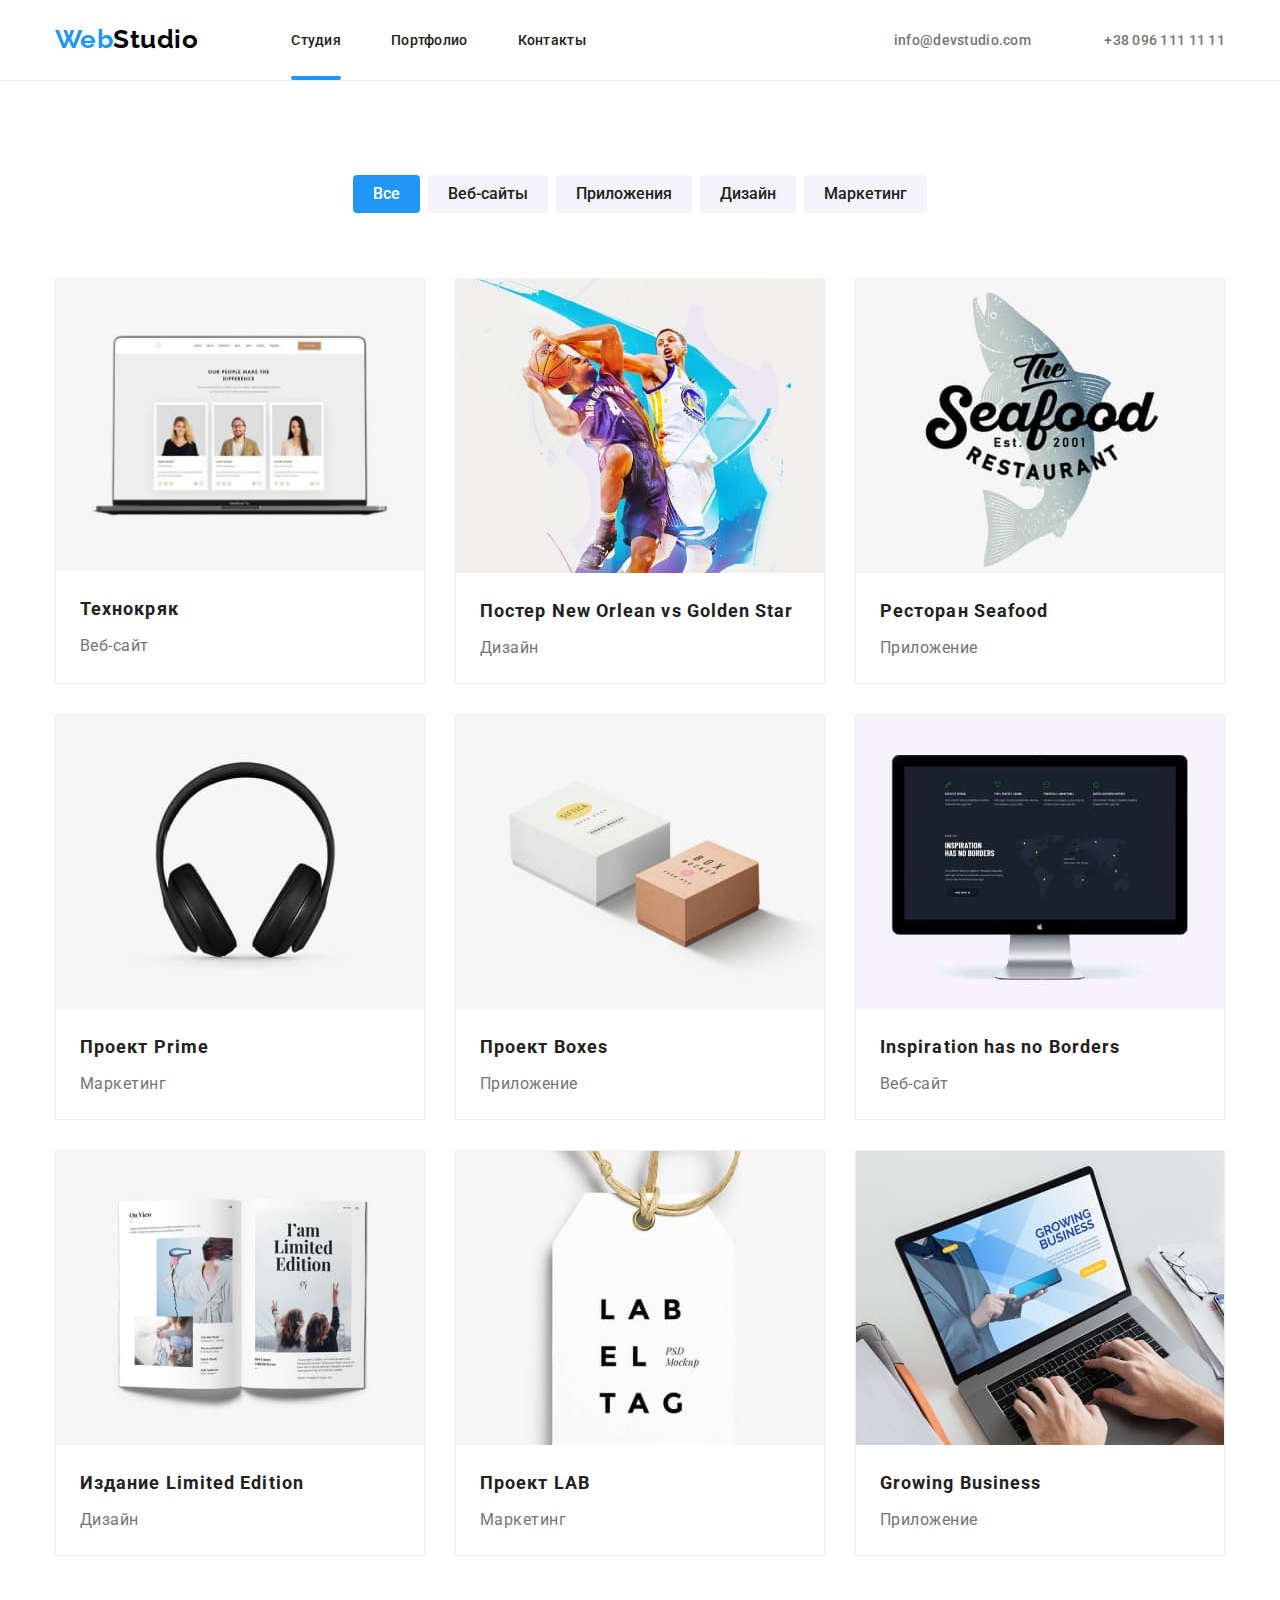
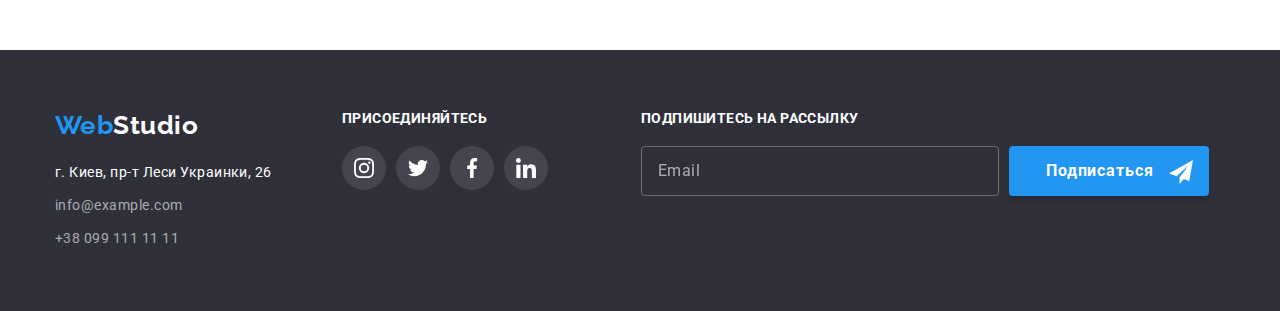
==== commit e3de7e71: "." ====
--- a/portfolio.html
+++ b/portfolio.html
@@ -30,7 +30,7 @@
         </a>
         <ul class="menu list">
           <li class="menu-item">
-            <a class="menu-link current link  after-item menu_position_bottom-border" href="#">Студия</a>
+            <a class="menu-link current link  after-item menu_position_bottom-border" href="./index.html">Студия</a>
           </li>
           <li class="menu-item">
             <a class="menu-link link" href="./portfolio.html">Портфолио</a>
@@ -120,118 +120,120 @@
           <li class="filter-item"><button class="filter-btn" type="button">Дизайн</button></li>
           <li class="filter-item"><button class="filter-btn" type="button">Маркетинг</button></li>
         </ul>
-        <ul class="works-list list ">
-          <li class="works-title">
-            <a class="work-a" href="">
-              <div class="works-img"> 
-              <img src="./images/portfolio/technokryak.jpg" alt="technokryak" width="370" height="294" />
-              <p class="works-p">Технокряк это современная площадка распространения коронавируса. Компании используют эту платформу для цифрового шпионажа и атак на защищённые сервера конкурентов.</p>
-            </div>
-              <div class="text-position">
-                <h2 class="work-title">Технокряк</h2>
-                <p class="work-profession">Веб-сайт</p>
+        
+          <ul class="works-list list ">
+            <li class="works-title">
+              <a class="work-a" href="">
+                <div class="works-img"> 
+                <img src="./images/portfolio/technokryak.jpg" alt="technokryak" width="100%" height="100%" />
+                <p class="works-p">Технокряк это современная площадка распространения коронавируса. Компании используют эту платформу для цифрового шпионажа и атак на защищённые сервера конкурентов.</p>
               </div>
-            </a>
-          </li>
-          <li class="works-title">
-            <a class="work-a"  href="">
-              <div class="works-img">
-                <img src="./images/portfolio/new-orlean-vs-golden-star-poster.jpg" alt="new-orlean-poster" width="370"
-                height="294" />
-                <p class="works-p">Lorem ipsum dolor sit amet, consectetur adipisicing elit. Earum rerum quia veniam suscipit natus animi, tempora, et dolorum adipisci nemo ratione, aut modi laboriosam! Fugiat dolore illum reiciendis odit voluptatem? </p>
-              </div>
-              <div class="text-position">
-                <h2 class="work-title">Постер New Orlean vs Golden Star</h2>
-                <p class="work-profession">Дизайн</p>
-              </div>
-            </a>
-          </li>
-          <li class="works-title">
-            <a class="work-a"  href="">
-              <div class="works-img">
-                <img src="./images/portfolio/seafood-restaurant.jpg" alt="seafood-restaurant" width="370" height="294" />
-                <p class="works-p">Lorem, ipsum dolor sit amet consectetur adipisicing elit. Tempora vel, magni voluptatum non quaerat maxime accusantium alias dolorum sed magnam architecto, ullam deleniti nemo? In iusto perspiciatis corrupti explicabo aut?</p>
-              </div>
-              <div class="text-position">
-                <h2 class="work-title">Ресторан Seafood</h2>
-                <p class="work-profession">Приложение</p>
-              </div>
-            </a>
-          </li>
-          <li class="works-title">
-            <a class="work-a"  href="">
-              <div class="works-img">
-                <img src="./images/portfolio/prime-project.jpg" alt="prime-project" width="370" height="294" />
-                <p class="works-p">Lorem ipsum dolor sit amet consectetur adipisicing elit. Ratione modi consequuntur numquam quas debitis, tempore ducimus laboriosam ut delectus, </p>
-              </div>
-              <div class="text-position">
-                <h2 class="work-title">Проект Prime</h2>
-                <p class="work-profession">Маркетинг</p>
-              </div>
-            </a>
-          </li>
-          <li class="works-title">
-            <a class="work-a"  href="">
-              <div class="works-img">
-                <img src="./images/portfolio/boxes-project.jpg" alt="boxes-project" width="370" height="294" />
-                <p class="works-p">Lorem ipsum dolor sit amet consectetur adipisicing elit. Voluptatum blanditiis architecto cumque rem accusantium sequi, tempora eum dicta aperiam nulla laborum! Consectetur quo quaerat sunt amet.</p>
-              </div>
-              <div class="text-position">
-                <h2 class="work-title">Проект Boxes</h2>
-                <p class="work-profession">Приложение</p>
-              </div>
-            </a>
-          </li>
-          <li class="works-title">
-            <a class="work-a"  href="">
-              <div class="works-img">
-                <img src="./images/portfolio/inspiration-has-no-borders.jpg" alt="inspiration-has-no-borders" width="370"
-                height="294" />
-                <p class="works-p" >Lorem ipsum dolor sit amet consectetur adipisicing elit. Enim necessitatibus vero modi deserunt suscipit amet excepturi inventore illum, obcaecati cupiditate doloribus laborum odit! Nemo suscipit doloribus recusandae voluptatem animi perspiciatis.</p>
-              </div>
-              <div class="text-position">
-                <h2 class="work-title">Inspiration has no Borders</h2>
-                <p class="work-profession">Веб-сайт</p>
-              </div>
-            </a>
-          </li>
-          <li class="works-title">
-            <a class="work-a"  href="">
-              <div class="works-img">
-                <img src="./images/portfolio/limited-edition.jpg" alt="limited-edition" width="370" height="294" />
-                <p class="works-p">Lorem ipsum, dolor sit amet consectetur adipisicing elit. Officiis eaque neque beatae ipsum deserunt recusandae, porro cum non voluptate modi laborum, omnis excepturi alias reiciendis voluptas eos quod. Doloribus, necessitatibus.</p>
-              </div>
-              <div class="text-position">
-                <h2 class="work-title">Издание Limited Edition</h2>
-                <p class="work-profession">Дизайн</p>
-              </div>
-            </a>
-          </li>
-          <li class="works-title">
-            <a class="work-a"  href="">
-              <div class="works-img">
-                <img src="./images/portfolio/lab-project.jpg" alt="lab-project" width="370" height="294" />
-                <p class="works-p">Lorem ipsum dolor sit amet consectetur adipisicing elit. Adipisci ipsum, ut ex minus iure esse eaque hic quisquam alias debitis, mollitia excepturi velit voluptates similique neque ullam temporibus natus eveniet!</p>
-              </div>
-              <div class="text-position">
-                <h2 class="work-title">Проект LAB</h2>
-                <p class="work-profession">Маркетинг</p>
-              </div>
-            </a>
-          </li>
-          <li class="works-title">
-            <a class="work-a"  href="">
-              <div class="works-img">
-                <img src="./images/portfolio/growing-business.jpg" alt="growing-business" width="370" height="294" />
-                <p class="works-p">Lorem ipsum dolor sit amet consectetur adipisicing elit. Repudiandae quia inventore eaque voluptate doloremque obcaecati cupiditate distinctio numquam, dolore illo hic corrupti magni laboriosam earum placeat magnam aliquam reprehenderit laborum.</p>
-              </div>
-              <div class="text-position">
-                <h2 class="work-title">Growing Business</h2>
-                <p class="work-profession">Приложение</p>
-              </div>
-            </a>
-          </li>
-        </ul>
+                <div class="text-position">
+                  <h2 class="work-title">Технокряк</h2>
+                  <p class="work-profession">Веб-сайт</p>
+                </div>
+              </a>
+            </li>
+            <li class="works-title">
+              <a class="work-a"  href="">
+                <div class="works-img">
+                  <img src="./images/portfolio/new-orlean-vs-golden-star-poster.jpg" alt="new-orlean-poster" width="370"
+                  height="294" />
+                  <p class="works-p">Lorem ipsum dolor sit amet, consectetur adipisicing elit. Earum rerum quia veniam suscipit natus animi, tempora, et dolorum adipisci nemo ratione, aut modi laboriosam! Fugiat dolore illum reiciendis odit voluptatem? </p>
+                </div>
+                <div class="text-position">
+                  <h2 class="work-title">Постер New Orlean vs Golden Star</h2>
+                  <p class="work-profession">Дизайн</p>
+                </div>
+              </a>
+            </li>
+            <li class="works-title">
+              <a class="work-a"  href="">
+                <div class="works-img">
+                  <img src="./images/portfolio/seafood-restaurant.jpg" alt="seafood-restaurant" width="370" height="294" />
+                  <p class="works-p">Lorem, ipsum dolor sit amet consectetur adipisicing elit. Tempora vel, magni voluptatum non quaerat maxime accusantium alias dolorum sed magnam architecto, ullam deleniti nemo? In iusto perspiciatis corrupti explicabo aut?</p>
+                </div>
+                <div class="text-position">
+                  <h2 class="work-title">Ресторан Seafood</h2>
+                  <p class="work-profession">Приложение</p>
+                </div>
+              </a>
+            </li>
+            <li class="works-title">
+              <a class="work-a"  href="">
+                <div class="works-img">
+                  <img src="./images/portfolio/prime-project.jpg" alt="prime-project" width="370" height="294" />
+                  <p class="works-p">Lorem ipsum dolor sit amet consectetur adipisicing elit. Ratione modi consequuntur numquam quas debitis, tempore ducimus laboriosam ut delectus, </p>
+                </div>
+                <div class="text-position">
+                  <h2 class="work-title">Проект Prime</h2>
+                  <p class="work-profession">Маркетинг</p>
+                </div>
+              </a>
+            </li>
+            <li class="works-title">
+              <a class="work-a"  href="">
+                <div class="works-img">
+                  <img src="./images/portfolio/boxes-project.jpg" alt="boxes-project" width="370" height="294" />
+                  <p class="works-p">Lorem ipsum dolor sit amet consectetur adipisicing elit. Voluptatum blanditiis architecto cumque rem accusantium sequi, tempora eum dicta aperiam nulla laborum! Consectetur quo quaerat sunt amet.</p>
+                </div>
+                <div class="text-position">
+                  <h2 class="work-title">Проект Boxes</h2>
+                  <p class="work-profession">Приложение</p>
+                </div>
+              </a>
+            </li>
+            <li class="works-title">
+              <a class="work-a"  href="">
+                <div class="works-img">
+                  <img src="./images/portfolio/inspiration-has-no-borders.jpg" alt="inspiration-has-no-borders" width="370"
+                  height="294" />
+                  <p class="works-p" >Lorem ipsum dolor sit amet consectetur adipisicing elit. Enim necessitatibus vero modi deserunt suscipit amet excepturi inventore illum, obcaecati cupiditate doloribus laborum odit! Nemo suscipit doloribus recusandae voluptatem animi perspiciatis.</p>
+                </div>
+                <div class="text-position">
+                  <h2 class="work-title">Inspiration has no Borders</h2>
+                  <p class="work-profession">Веб-сайт</p>
+                </div>
+              </a>
+            </li>
+            <li class="works-title">
+              <a class="work-a"  href="">
+                <div class="works-img">
+                  <img src="./images/portfolio/limited-edition.jpg" alt="limited-edition" width="370" height="294" />
+                  <p class="works-p">Lorem ipsum, dolor sit amet consectetur adipisicing elit. Officiis eaque neque beatae ipsum deserunt recusandae, porro cum non voluptate modi laborum, omnis excepturi alias reiciendis voluptas eos quod. Doloribus, necessitatibus.</p>
+                </div>
+                <div class="text-position">
+                  <h2 class="work-title">Издание Limited Edition</h2>
+                  <p class="work-profession">Дизайн</p>
+                </div>
+              </a>
+            </li>
+            <li class="works-title">
+              <a class="work-a"  href="">
+                <div class="works-img">
+                  <img src="./images/portfolio/lab-project.jpg" alt="lab-project" width="370" height="294" />
+                  <p class="works-p">Lorem ipsum dolor sit amet consectetur adipisicing elit. Adipisci ipsum, ut ex minus iure esse eaque hic quisquam alias debitis, mollitia excepturi velit voluptates similique neque ullam temporibus natus eveniet!</p>
+                </div>
+                <div class="text-position">
+                  <h2 class="work-title">Проект LAB</h2>
+                  <p class="work-profession">Маркетинг</p>
+                </div>
+              </a>
+            </li>
+            <li class="works-title">
+              <a class="work-a"  href="">
+                <div class="works-img">
+                  <img src="./images/portfolio/growing-business.jpg" alt="growing-business" width="370" height="294" />
+                  <p class="works-p">Lorem ipsum dolor sit amet consectetur adipisicing elit. Repudiandae quia inventore eaque voluptate doloremque obcaecati cupiditate distinctio numquam, dolore illo hic corrupti magni laboriosam earum placeat magnam aliquam reprehenderit laborum.</p>
+                </div>
+                <div class="text-position">
+                  <h2 class="work-title">Growing Business</h2>
+                  <p class="work-profession">Приложение</p>
+                </div>
+              </a>
+            </li>
+          </ul>
+        
       </div>
     </section>
   </main>
--- a/css/main.min.css
+++ b/css/main.min.css
@@ -1,2 +1,2 @@
-:root{--primary-text-color: #757575;--secondary-text-color: #212121;--accent-color: #2196f3;--primary-bg-color: #ffffff;--primary-bg-color-filter: #f5f4fa;--prinary-font-family: "Roboto", sant-serif;--secondary-font-family:"Raleway", sant-serif}.visually-hidden{position:absolut;width:1px;height:1px;margin:-1px;border:0;padding:0;clip:rect(1px, 1px, 1px, 1px);clip:rect(1px 1px 1px 1px);overflow:hidden}body{background-color:var(--primary-bg-color);color:var(--primary-text-color);font-family:var(--prinary-font-family);letter-spacing:0.03em}h1,h2,h3,h4,h5,h6,p{margin-top:0;margin-bottom:0}ul,ol{margin-top:0;margin-bottom:0;padding-left:0}img{display:block}.list{list-style:none}.link{text-decoration:none}.logo_logo-color_accent{color:var(--accent-color)}.footer-icon__link{display:flex;width:44px;height:44px;justify-content:center;align-items:center;border-radius:50%}.header{border-bottom:1px solid #ececec}.header_container{display:flex;justify-content:space-between;align-items:center}.navigation{display:flex;align-items:center}.logo{font-family:'Raleway', sant-serif;font-weight:700;font-size:26px;line-height:1.2}@media screen and (max-width: 1200px){.logo{font-size:24px;line-height:1.16}}.logo-header{padding-top:16px;padding-bottom:16px}.logo_logo-color_accent{color:#2196f3}.logo_color_black{color:#000000}.menu-link{display:block;padding-top:32px;padding-bottom:32px;color:var(--secondary-text-color);transition:color 250ms cubic-bezier(0.4, 0, 0.2, 1)}.menu-link:hover,.menu-link:focus{color:var(--accent-color)}.menu_position_bottom-border{position:relative}@media screen and (max-width: 767px){.menu{display:none}}@media screen and (min-width: 768px){.menu{display:flex;margin-left:93px}}.menu .menu-item+.menu-item{margin-left:50px}.after-item::after{position:absolute;display:block;bottom:0;content:'';width:100%;height:4px;border-radius:2px;background:var(--accent-color)}.menu-link .current{color:var(--accent-color)}.contact-list{margin-left:auto}@media screen and (max-width: 767px){.contact-list{display:none}}@media screen and (min-width: 768){.contact-list{display:block}}@media screen and (min-width: 1200px){.contact-list{display:flex}.contact-list .contact-list__item+.contact-list__item{margin-left:50px}}.contact-list__link{padding-top:32px;padding-bottom:32px;color:var(--primary-text-color);transition:color 250ms cubic-bezier(0.4, 0, 0.2, 1)}.contact-list__link:hover,.contact-list__link:focus{color:var(--accent-color)}.contact-list__icon{margin-right:10px;fill:var(--primary-text-color);vertical-align:middle}.contact-list__link:hover .contact-list__icon{fill:var(--accent-color)}.contact-list__link:focus .contact-list__icon{fill:var(--accent-color)}.menu-link,.contact-list__link{font-weight:500;font-size:14px;line-height:1.15;letter-spacing:0.02em}.burger-btn{padding:0;border:none;background-color:transparent;line-height:0}.burger-btn__icon{width:40px;height:40px}@media screen and (min-width: 768px){.burger-btn{display:none}}.mobile-menu{position:fixed;top:0;left:0;width:100vw;height:100vh;background-color:#ffffff;z-index:100}.mobile-menu-close-btn{padding:0;border:none;background-color:transparent;line-height:0}.mobile-menu-close-btn__icon{width:40px;height:40px}.mobile-menu__close-btn{position:absolute;top:10px;right:15px}.mobile-menu__container{position:relative;padding-top:48px;padding-bottom:48px;padding-left:40px}.mobile-nav{margin-bottom:302px;font-weight:500;font-size:40px;line-height:47px;letter-spacing:0.02em;transition:color 500ms linear}.mobile-nav__item:not(:last-child){margin-bottom:30px}.mobile-contact{margin-bottom:64px}.mobile-contact__item:not(:last-child){margin-bottom:32px}.mobile-social-list{display:flex;font-weight:500;font-size:18px;line-height:1.22;letter-spacing:0.02em}.mobile-social-list__link{color:#2196f3}.mobile-social-list__item:not(:last-child)::after{content:'';border:1px solid rgba(33,33,33,0.2);transform:rotate(90deg);margin-right:10px;margin-left:10px}.mobile-nav__link{color:#530d0d;transition:color 250ms cubic-bezier(0.4, 0, 0.2, 1)}.mobile-nav__link:focus,.mobile-nav__link:hover{color:#2196f3}.mobile-contact__link{color:#757575;transition:color 250ms cubic-bezier(0.4, 0, 0.2, 1)}.mobile-contact__link:focus,.mobile-contact__link:hover{color:#2196f3}.mobile-contact__link-tel-font{color:#2196f3;font-weight:500;font-size:34px;line-height:1.17;letter-spacing:0.02em}.mobile-contact__link-email-font{font-weight:500;font-size:24px;line-height:1.16;letter-spacing:0.02em}.mobile-menu{opacity:0;visibility:hidden;pointer-events:none}.mobile-menu.is-open{opacity:1;visibility:visible;pointer-events:auto}.btn-hover-focus{transition:color 250ms cubic-bezier(0.4, 0, 0.2, 1),fill 250ms cubic-bezier(0.4, 0, 0.2, 1)}.btn-hover-focus:hover,.btn-hover-focus:focus{color:#2196f3;fill:#2196f3}.hero{padding-top:118px;padding-bottom:118px;background-image:linear-gradient(to right, rgba(47,48,58,0.4), rgba(47,48,58,0.4)),url(../images/hero/header-img.jpg);max-width:1600px;margin-left:auto;margin-right:auto;background-color:#2F303A;text-align:center}@media screen and (min-width: 480px){.hero{width:480px}}@media screen and (min-width: 768px){.hero{width:768px;background-image:linear-gradient(to right, rgba(47,48,58,0.4), rgba(47,48,58,0.4)),url(../images/hero/header-img768.jpg)}}@media screen and (min-width: 1200px){.hero{width:1200px;background-image:linear-gradient(to right, rgba(47,48,58,0.4), rgba(47,48,58,0.4)),url(../images/hero/hero.jpg);padding-top:200px;padding-bottom:200px}}.hero__title{font-weight:900;font-size:26px;line-height:1.62;text-align:center;letter-spacing:0.06em;text-transform:uppercase;color:var(--primary-bg-color)}@media screen and (min-width: 1200px){.hero__title{font-size:44px;line-height:1.36}}.hero__button{padding-left:32px;padding-right:32px;padding-top:10px;padding-bottom:10px;margin-top:30px;border-radius:4px;font-weight:700;font-size:16px;line-height:1.87;letter-spacing:0.06em;color:#FFFFFF;background-color:var(--accent-color);transition-property:background-color;transition-duration:250ms;transition-timing-function:cubic-bezier(0.4, 0, 0.2, 1)}.hero__button:hover,.hero__button:hover{background-color:#188CE8}.features__section{padding-top:60px;padding-bottom:60px}@media screen and (min-width: 1200px){.features__section{padding-top:94px;padding-bottom:47px}}.features__list{margin-bottom:-30px}@media screen and (min-width: 768px){.features__list{display:flex;flex-wrap:wrap;margin-left:-30px}}@media screen and (min-width: 1200px){.features__list{display:flex}}.features__item{margin-bottom:30px}@media screen and (min-width: 768px){.features__item{flex-basis:calc((100% - 60px) / 2);margin-left:30px}}@media screen and (min-width: 1200px){.features__item{flex-basis:calc((100% - 120px) / 4);width:270px}}.features__svg{display:flex;justify-content:center;align-items:center;height:120px;margin-bottom:30px;background-color:var(--primary-bg-color-filter);border-radius:4px}.features__title{margin-bottom:10px;margin-top:0px;color:var(--secondary-text-color);font-weight:700;font-size:14px;line-height:1.14;letter-spacing:0.03em;text-transform:uppercase;text-align:center}@media screen and (min-width: 768px){.features__title{text-align:left}}.features__paragraph{font-size:14px;line-height:1.71;letter-spacing:0.03em}.work__blok{display:none}@media screen and (min-width: 1200px){.work__blok{display:block}}.work__section_title{margin-bottom:50px;font-weight:700;font-size:36px;line-height:1.16;text-align:center;color:var(--secondary-text-color)}.work__list{display:flex;align-items:center}.work__section{padding-top:47px;padding-bottom:94px}.work__div{position:relative}.work__div:not(:last-child){margin-right:30px}.work__information{position:absolute;padding:27px;top:225px;width:370px;height:70px;font-weight:700;font-size:14px;line-height:1.14;text-align:center;text-transform:uppercase;color:var(--primary-bg-color);background-image:linear-gradient(to right, rgba(47,48,58,0.8), rgba(47,48,58,0.8))}.team__section{padding-top:60px;padding-bottom:60px;background-color:var(--primary-bg-color-filter)}@media screen and (min-width: 1200px){.team__section{padding-top:94px;padding-bottom:94px}}.team__name_title{font-weight:500;font-size:16px;line-height:1.18;text-align:center;color:var(--secondary-text-color)}.team__profession{margin-top:10px;font-size:16px;line-height:1.18;text-align:center;color:var(--primary-text-color)}.team__section_title{font-weight:700;font-size:36px;line-height:1.16;text-align:center;margin-bottom:30px;color:var(--secondary-text-color)}@media screen and (min-width: 1200px){.team__section_title{margin-bottom:50px}}.team__list{align-items:center;margin-bottom:-30px}@media screen and (min-width: 768px){.team__list{display:flex;flex-wrap:wrap;margin-left:-30px}}@media screen and (min-width: 1200px){.team__list{display:flex}}.team__title{border-radius:0px 0px 4px 4px;background-color:#ffffff;box-shadow:0px 1px 3px rgba(0,0,0,0.12),0px 1px 1px rgba(0,0,0,0.14),0px 2px 1px rgba(0,0,0,0.2);margin-bottom:30px}@media screen and (min-width: 480px){.team__title{width:450px}}@media screen and (min-width: 768px){.team__title{flex-basis:calc((100% - 60px) / 2);margin-left:30px;width:450px}}@media screen and (min-width: 1200px){.team__title{flex-basis:calc((100% - 120px) / 4);width:270px}}.team__name{margin:30px}.team__link_icon{display:flex;justify-content:center;align-items:center;width:44px;height:44px;border-radius:50%;background-color:#ffffff;fill:#AFB1B8;transition:background-color 250ms cubic-bezier(0.4, 0, 0.2, 1)}.team__link_icon:not(:last-child){margin-right:10px}.team__link_icon:hover,.team__link_icon:focus{background-color:var(--accent-color);fill:#ffffff}.team__icon{display:flex;justify-content:center;margin-top:16px;padding-bottom:24px}@media screen and (min-width: 768px){.team__icon{padding-bottom:0px}}.regular-section{padding-top:60px;padding-bottom:60px}@media screen and (min-width: 1200px){.regular-section{padding-top:94px;padding-bottom:94px}}.regular-title{font-weight:700;font-size:36px;line-height:1.16;text-align:center;letter-spacing:0.03em;color:var(--secondary-text-color);margin-bottom:30px}@media screen and (min-width: 1200px){.regular-title{margin-bottom:50px}}.regular-li{height:92px;flex-basis:calc((100% - 60px) / 2);margin-left:30px;margin-bottom:30px}.regular-li:nth-last-child(-n+3){margin-bottom:0px}@media screen and (min-width: 768px){.regular-li{flex-basis:calc((100% - 90px) / 3)}}@media screen and (min-width: 1200px){.regular-li{flex-basis:calc((100% - 180px) / 6)}}.regular-ul{display:flex;flex-wrap:wrap;margin-left:-30px}.regular-link{width:100%;height:100%;fill:#AFB1B8;display:flex;justify-content:center;align-items:center;border:1px solid #AFB1B8;border-radius:4px;transition:fill 250ms cubic-bezier(0.4, 0, 0.2, 1)}.regular-link:hover,.regular-link:focus{fill:var(--accent-color);border:1px solid var(--accent-color)}.footer{background-color:#2f303a;padding-top:60px;padding-bottom:60px}.footer-section{text-align:center}@media screen and (min-width: 1200px){.footer-section{display:flex;text-align:left}}@media screen and (min-width: 768px){.footer_position-tablet{display:flex;justify-content:space-around}}@media screen and (min-width: 768px){.footer__adress{display:inline-block}}.footer-list .footer-list__item:not(:last-child){margin-bottom:9px}.footer-list__link{display:block;color:rgba(255,255,255,0.6);transition:color 250ms cubic-bezier(0.4, 0, 0.2, 1)}.footer-list__link:hover,.footer-list__link:focus{color:#ffffff}@media screen and (min-width: 768px){.footer-set{display:inline-block}}@media screen and (min-width: 1200px){.footer-set{margin-left:70px}}.footer-title{font-weight:bold;font-size:14px;line-height:16px;letter-spacing:0.03em;text-transform:uppercase;color:var(--primary-bg-color)}.footer-icon{display:flex;justify-content:center;margin-top:20px}@media screen and (max-width: 768px){.footer-icon{margin-bottom:60px}}.footer-list__item:not(:first-child){margin-left:10px}.footer-icon__link{background-color:rgba(255,255,255,0.1);fill:var(--primary-bg-color);transition:background-color 250ms cubic-bezier(0.4, 0, 0.2, 1)}.footer-icon__link:hover,.footer-icon__link:focus{background-color:var(--accent-color)}.logo_color_white{color:#ffffff}.address{font-style:normal;font-weight:400;font-size:14px;line-height:1.71;margin-top:20px;margin-bottom:60px}@media screen and (min-width: 1200px){.address{margin-bottom:0px}}.adress-text{color:#ffffff;margin-bottom:9px}@media screen and (max-width: 1200px){.footer-form{display:inline-block;width:450px}}@media screen and (min-width: 1200px){.footer-form{width:570px;margin-left:93px}}.footer-form__title{font-weight:700;font-size:14px;line-height:16px;letter-spacing:0.03em;text-transform:uppercase;color:var(--primary-bg-color);margin-bottom:20px}@media screen and (min-width: 1200px){.footer-form__content{display:flex}}.form-footer__email{width:100%;margin-bottom:20px;padding:15px 0px 15px 16px;border:1px solid rgba(255,255,255,0.3);filter:drop-shadow(0px 4px 4px rgba(0,0,0,0.15));border-radius:4px;background-color:transparent;color:var(--primary-bg-color)}.form-footer__email::placeholder{font-weight:400;font-size:16px;line-height:20px;letter-spacing:0.03em;color:rgba(255,255,255,0.6)}@media screen and (min-width: 1200px){.form-footer__email{width:358px;margin-bottom:0px}}.form-footer__button{width:200px;background:#2196f3;box-shadow:0px 4px 4px rgba(0,0,0,0.15);border-radius:4px;border:none;cursor:pointer;margin-left:10px;padding:10px 8px 10px 29px;font-weight:700;font-size:16px;line-height:30px;letter-spacing:0.06em;color:#ffffff;transition:background-color 250ms cubic-bezier(0.4, 0, 0.2, 1)}.form-footer__button:focus,.form-footer__button:hover{background-color:#188ce8}.form-footer__button::after{display:inline-block;vertical-align:middle;content:'';background-image:url(../images/icons-svg/iconss-svg/footer-maol.svg);width:24px;height:24px;margin-left:10px}.form-field{display:flex;flex-direction:column;margin-bottom:10px}textarea{resize:none}.backdrop-title{font-weight:700;font-size:20px;line-height:1.15;text-align:center;color:var(--secondary-text-color);margin-bottom:12px}.backdrop-input{width:100%;height:40px;border:1px solid rgba(33,33,33,0.2);border-radius:4px;padding-left:42px;outline:none;transition:fill 250ms cubic-bezier(0.4, 0, 0.2, 1),border 250ms cubic-bezier(0.4, 0, 0.2, 1)}.backdrop-input:hover,.backdrop-input:focus{border:1px solid var(--accent-color)}.backdrop-input:hover+.svg-icon-backdrop{fill:var(--accent-color)}.backdrop-textarea{padding:12px 16px;width:100%;height:120px;border:1px solid rgba(33,33,33,0.2);border-radius:4px;outline:none;transition:border 250ms cubic-bezier(0.4, 0, 0.2, 1)}.backdrop-textarea::placeholder{color:rgba(117,117,117,0.5)}.backdrop-textarea:hover,.backdrop-textarea:focus{border:1px solid var(--accent-color)}.checkbox-title{display:flex;font-size:12px;line-height:1.16;color:var(--primary-text-color)}@media screen and (min-width: 1200px){.checkbox-title{display:flex;font-size:14px;line-height:1.71;color:var(--primary-text-color);align-items:baseline}}.backdrop-btn{display:flex;font-weight:700;font-size:16px;line-height:1.87;align-items:center;text-align:center;letter-spacing:0.06em;color:#FFFFFF;width:200px;background:#2196F3;box-shadow:0px 4px 4px rgba(0,0,0,0.15);border-radius:4px;border:none;margin:0 auto;margin-top:29px;padding:10px 55px;transition:background-color 250ms cubic-bezier(0.4, 0, 0.2, 1)}.backdrop-btn:hover,.backdrop-btn:focus{background-color:#188CE8}.backdrop-wraper{position:relative}.svg-icon-backdrop{position:absolute;top:50%;left:12px;transform:translateY(-50%)}.backdrop-name{display:block;margin-bottom:4px}.checkbox-title::before{content:'';width:16px;height:15px;border:2px solid #212121;background-repeat:10px;display:block;cursor:pointer;margin-right:8px}.checkbox-input:checked+.checkbox-title::before{background-image:url(../images/icon-check.jpg);background-size:contain;border:none}@media screen and (min-width: 1200px){.checkbox-title::before{margin-right:10px}}.backdrop-label{font-family:Roboto;font-style:normal;font-weight:normal;font-size:12px;line-height:14px;letter-spacing:0.01em;color:var(--primary-text-color)}.backdrop{position:fixed;top:0;left:0;width:100vw;height:100vh;background-color:rgba(0,0,0,0.2);opacity:1;visibility:visible;pointer-events:auto;transition:opacity 500ms linear, visibility 500ms linear}.modal{position:absolute;padding:40px;left:50%;top:50%;width:450px;height:609px;background-color:#ffffff;transform:translate(-50%, -50%)}@media screen and (min-width: 1200px){.modal{width:528px;height:580px}}.close-btn{position:absolute;top:8px;right:8px;width:30px;height:30px;border-radius:50%;border:1px solid rgba(0,0,0,0.1);background-color:transparent;cursor:pointer;padding:0;transition:fill 250ms cubic-bezier(0.4, 0, 0.2, 1)}.close-btn:hover,.close-btn:focus{fill:#2196F3}.is-hidden{opacity:0;visibility:hidden;pointer-events:none}.filter-btn.current{background-color:var(--accent-color);color:var(--primary-bg-color)}.filter-btn{padding:6px 20px;border-radius:4px;border:none;font-family:inherit;font-weight:500;font-size:16px;line-height:1.62;background:var(--primary-bg-color-filter);color:var(--secondary-text-color);transition:background-color 250ms cubic-bezier(0.4, 0, 0.2, 1)}.filter-btn:hover,.filter-btn:focus{background-color:var(--accent-color);color:#ffffff}.work-title{font-style:normal;font-weight:700;font-size:18px;line-height:2;letter-spacing:0.06em;color:var(--secondary-text-color)}.work-profession{margin-top:4px;font-style:normal;font-weight:normal;font-size:16px;line-height:1.87;color:var(--primary-text-color)}.container{width:100%;margin-left:auto;margin-right:auto;padding-left:15px;padding-right:15px}@media screen and (min-width: 480px){.container{width:480px}}@media screen and (min-width: 768px){.container{width:768px}}@media screen and (min-width: 1200px){.container{width:1200px}}.filter{display:flex;justify-content:center;margin-bottom:50px}.filter-item:not(:last-child){margin-right:8px}.works-list{display:flex;flex-wrap:wrap}.works-title{width:370px;margin-right:30px;margin-bottom:30px;border:1px solid #EEEEEE}.works-title:nth-child(3n){margin-right:0px}.works-title:nth-last-child(-n+3){margin-bottom:0px}.works-title:hover,.works-title:focus{box-shadow:0px 1px 1px rgba(0,0,0,0.12),0px 4px 4px rgba(0,0,0,0.06),1px 4px 6px rgba(0,0,0,0.16)}.works-title:hover .works-p{transform:translateY(0%)}.our-work{padding-top:94px;padding-bottom:94px}.text-position{padding:20px 24px}.address{margin-top:20px}.address-link{margin-bottom:9px;display:block}.footer-list .footer-item:not(:last-child){margin-bottom:9px}.work-a{display:block;text-decoration:none;color:var(--primary-text-color);width:100%;height:100%}.work-a:focus .works-p{transform:translateY(0%)}.works-img{position:relative;overflow:hidden}.works-p{position:absolute;top:0;left:0;height:100%;width:100%;font-style:normal;font-weight:normal;font-size:18px;line-height:1.56;background-color:rgba(33,150,243,0.9);color:var(--primary-bg-color);overflow:auto;padding:63px 24px;transform:translateY(101%);transition:transform 250ms cubic-bezier(0.4, 0, 0.2, 1)}
+:root{--primary-text-color: #757575;--secondary-text-color: #212121;--accent-color: #2196f3;--primary-bg-color: #ffffff;--primary-bg-color-filter: #f5f4fa;--prinary-font-family: "Roboto", sant-serif;--secondary-font-family:"Raleway", sant-serif}.visually-hidden{position:absolut;width:1px;height:1px;margin:-1px;border:0;padding:0;clip:rect(1px, 1px, 1px, 1px);clip:rect(1px 1px 1px 1px);overflow:hidden}body{background-color:var(--primary-bg-color);color:var(--primary-text-color);font-family:var(--prinary-font-family);letter-spacing:0.03em}h1,h2,h3,h4,h5,h6,p{margin-top:0;margin-bottom:0}ul,ol{margin-top:0;margin-bottom:0;padding-left:0}img{display:block}.list{list-style:none}.link{text-decoration:none}.logo_logo-color_accent{color:var(--accent-color)}.footer-icon__link{display:flex;width:44px;height:44px;justify-content:center;align-items:center;border-radius:50%}.header{border-bottom:1px solid #ececec}.header_container{display:flex;justify-content:space-between;align-items:center}.navigation{display:flex;align-items:center}.logo{font-family:'Raleway', sant-serif;font-weight:700;font-size:26px;line-height:1.2}@media screen and (max-width: 1200px){.logo{font-size:24px;line-height:1.16}}.logo-header{padding-top:16px;padding-bottom:16px}.logo_logo-color_accent{color:#2196f3}.logo_color_black{color:#000000}.menu-link{display:block;padding-top:32px;padding-bottom:32px;color:var(--secondary-text-color);transition:color 250ms cubic-bezier(0.4, 0, 0.2, 1)}.menu-link:hover,.menu-link:focus{color:var(--accent-color)}.menu_position_bottom-border{position:relative}@media screen and (max-width: 767px){.menu{display:none}}@media screen and (min-width: 768px){.menu{display:flex;margin-left:93px}}.menu .menu-item+.menu-item{margin-left:50px}.after-item::after{position:absolute;display:block;bottom:0;content:'';width:100%;height:4px;border-radius:2px;background:var(--accent-color)}.menu-link .current{color:var(--accent-color)}.contact-list{margin-left:auto}@media screen and (max-width: 767px){.contact-list{display:none}}@media screen and (min-width: 768){.contact-list{display:block}}@media screen and (min-width: 1200px){.contact-list{display:flex}.contact-list .contact-list__item+.contact-list__item{margin-left:50px}}.contact-list__link{padding-top:32px;padding-bottom:32px;color:var(--primary-text-color);transition:color 250ms cubic-bezier(0.4, 0, 0.2, 1)}.contact-list__link:hover,.contact-list__link:focus{color:var(--accent-color)}.contact-list__icon{margin-right:10px;fill:var(--primary-text-color);vertical-align:middle}.contact-list__link:hover .contact-list__icon{fill:var(--accent-color)}.contact-list__link:focus .contact-list__icon{fill:var(--accent-color)}.menu-link,.contact-list__link{font-weight:500;font-size:14px;line-height:1.15;letter-spacing:0.02em}.burger-btn{padding:0;border:none;background-color:transparent;line-height:0}.burger-btn__icon{width:40px;height:40px}@media screen and (min-width: 768px){.burger-btn{display:none}}.mobile-menu{position:fixed;top:0;left:0;width:100vw;height:100vh;background-color:#ffffff;z-index:100}.mobile-menu-close-btn{padding:0;border:none;background-color:transparent;line-height:0}.mobile-menu-close-btn__icon{width:40px;height:40px}.mobile-menu__close-btn{position:absolute;top:10px;right:15px}.mobile-menu__container{position:relative;padding-top:48px;padding-bottom:48px;padding-left:40px}.mobile-nav{margin-bottom:302px;font-weight:500;font-size:40px;line-height:47px;letter-spacing:0.02em;transition:color 500ms linear}.mobile-nav__item:not(:last-child){margin-bottom:30px}.mobile-contact{margin-bottom:64px}.mobile-contact__item:not(:last-child){margin-bottom:32px}.mobile-social-list{display:flex;font-weight:500;font-size:18px;line-height:1.22;letter-spacing:0.02em}.mobile-social-list__link{color:#2196f3}.mobile-social-list__item:not(:last-child)::after{content:'';border:1px solid rgba(33,33,33,0.2);transform:rotate(90deg);margin-right:10px;margin-left:10px}.mobile-nav__link{color:#530d0d;transition:color 250ms cubic-bezier(0.4, 0, 0.2, 1)}.mobile-nav__link:focus,.mobile-nav__link:hover{color:#2196f3}.mobile-contact__link{color:#757575;transition:color 250ms cubic-bezier(0.4, 0, 0.2, 1)}.mobile-contact__link:focus,.mobile-contact__link:hover{color:#2196f3}.mobile-contact__link-tel-font{color:#2196f3;font-weight:500;font-size:34px;line-height:1.17;letter-spacing:0.02em}.mobile-contact__link-email-font{font-weight:500;font-size:24px;line-height:1.16;letter-spacing:0.02em}.mobile-menu{opacity:0;visibility:hidden;pointer-events:none}.mobile-menu.is-open{opacity:1;visibility:visible;pointer-events:auto}.btn-hover-focus{transition:color 250ms cubic-bezier(0.4, 0, 0.2, 1),fill 250ms cubic-bezier(0.4, 0, 0.2, 1)}.btn-hover-focus:hover,.btn-hover-focus:focus{color:#2196f3;fill:#2196f3}.hero{padding-top:118px;padding-bottom:118px;background-image:linear-gradient(to right, rgba(47,48,58,0.4), rgba(47,48,58,0.4)),url(../images/hero/header-img.jpg);max-width:1600px;margin-left:auto;margin-right:auto;background-color:#2F303A;text-align:center}@media screen and (min-width: 480px){.hero{width:480px}}@media screen and (min-width: 768px){.hero{width:768px;background-image:linear-gradient(to right, rgba(47,48,58,0.4), rgba(47,48,58,0.4)),url(../images/hero/header-img768.jpg)}}@media screen and (min-width: 1200px){.hero{width:1200px;background-image:linear-gradient(to right, rgba(47,48,58,0.4), rgba(47,48,58,0.4)),url(../images/hero/hero.jpg);padding-top:200px;padding-bottom:200px}}.hero__title{font-weight:900;font-size:26px;line-height:1.62;text-align:center;letter-spacing:0.06em;text-transform:uppercase;color:var(--primary-bg-color)}@media screen and (min-width: 1200px){.hero__title{font-size:44px;line-height:1.36}}.hero__button{padding-left:32px;padding-right:32px;padding-top:10px;padding-bottom:10px;margin-top:30px;border-radius:4px;font-weight:700;font-size:16px;line-height:1.87;letter-spacing:0.06em;color:#FFFFFF;background-color:var(--accent-color);transition-property:background-color;transition-duration:250ms;transition-timing-function:cubic-bezier(0.4, 0, 0.2, 1)}.hero__button:hover,.hero__button:hover{background-color:#188CE8}.features__section{padding-top:60px;padding-bottom:60px}@media screen and (min-width: 1200px){.features__section{padding-top:94px;padding-bottom:47px}}.features__list{margin-bottom:-30px}@media screen and (min-width: 768px){.features__list{display:flex;flex-wrap:wrap;margin-left:-30px}}@media screen and (min-width: 1200px){.features__list{display:flex}}.features__item{margin-bottom:30px}@media screen and (min-width: 768px){.features__item{flex-basis:calc((100% - 60px) / 2);margin-left:30px}}@media screen and (min-width: 1200px){.features__item{flex-basis:calc((100% - 120px) / 4);width:270px}}.features__svg{display:flex;justify-content:center;align-items:center;height:120px;margin-bottom:30px;background-color:var(--primary-bg-color-filter);border-radius:4px}.features__title{margin-bottom:10px;margin-top:0px;color:var(--secondary-text-color);font-weight:700;font-size:14px;line-height:1.14;letter-spacing:0.03em;text-transform:uppercase;text-align:center}@media screen and (min-width: 768px){.features__title{text-align:left}}.features__paragraph{font-size:14px;line-height:1.71;letter-spacing:0.03em}.work__blok{display:none}@media screen and (min-width: 1200px){.work__blok{display:block}}.work__section_title{margin-bottom:50px;font-weight:700;font-size:36px;line-height:1.16;text-align:center;color:var(--secondary-text-color)}.work__list{display:flex;align-items:center}.work__section{padding-top:47px;padding-bottom:94px}.work__div{position:relative}.work__div:not(:last-child){margin-right:30px}.work__information{position:absolute;padding:27px;top:225px;width:370px;height:70px;font-weight:700;font-size:14px;line-height:1.14;text-align:center;text-transform:uppercase;color:var(--primary-bg-color);background-image:linear-gradient(to right, rgba(47,48,58,0.8), rgba(47,48,58,0.8))}.team__section{padding-top:60px;padding-bottom:60px;background-color:var(--primary-bg-color-filter)}@media screen and (min-width: 1200px){.team__section{padding-top:94px;padding-bottom:94px}}.team__name_title{font-weight:500;font-size:16px;line-height:1.18;text-align:center;color:var(--secondary-text-color)}.team__profession{margin-top:10px;font-size:16px;line-height:1.18;text-align:center;color:var(--primary-text-color)}.team__section_title{font-weight:700;font-size:36px;line-height:1.16;text-align:center;margin-bottom:30px;color:var(--secondary-text-color)}@media screen and (min-width: 1200px){.team__section_title{margin-bottom:50px}}.team__list{align-items:center;margin-bottom:-30px}@media screen and (min-width: 768px){.team__list{display:flex;flex-wrap:wrap;margin-left:-30px}}@media screen and (min-width: 1200px){.team__list{display:flex}}.team__title{border-radius:0px 0px 4px 4px;background-color:#ffffff;box-shadow:0px 1px 3px rgba(0,0,0,0.12),0px 1px 1px rgba(0,0,0,0.14),0px 2px 1px rgba(0,0,0,0.2);margin-bottom:30px}@media screen and (min-width: 480px){.team__title{width:450px}}@media screen and (min-width: 768px){.team__title{flex-basis:calc((100% - 60px) / 2);margin-left:30px;width:450px}}@media screen and (min-width: 1200px){.team__title{flex-basis:calc((100% - 120px) / 4);width:270px}}.team__name{margin:30px}.team__link_icon{display:flex;justify-content:center;align-items:center;width:44px;height:44px;border-radius:50%;background-color:#ffffff;fill:#AFB1B8;transition:background-color 250ms cubic-bezier(0.4, 0, 0.2, 1)}.team__link_icon:not(:last-child){margin-right:10px}.team__link_icon:hover,.team__link_icon:focus{background-color:var(--accent-color);fill:#ffffff}.team__icon{display:flex;justify-content:center;margin-top:16px;padding-bottom:24px}@media screen and (min-width: 768px){.team__icon{padding-bottom:0px}}.regular-section{padding-top:60px;padding-bottom:60px}@media screen and (min-width: 1200px){.regular-section{padding-top:94px;padding-bottom:94px}}.regular-title{font-weight:700;font-size:36px;line-height:1.16;text-align:center;letter-spacing:0.03em;color:var(--secondary-text-color);margin-bottom:30px}@media screen and (min-width: 1200px){.regular-title{margin-bottom:50px}}.regular-li{height:92px;flex-basis:calc((100% - 60px) / 2);margin-left:30px;margin-bottom:30px}.regular-li:nth-last-child(-n+3){margin-bottom:0px}@media screen and (min-width: 768px){.regular-li{flex-basis:calc((100% - 90px) / 3)}}@media screen and (min-width: 1200px){.regular-li{flex-basis:calc((100% - 180px) / 6)}}.regular-ul{display:flex;flex-wrap:wrap;margin-left:-30px}.regular-link{width:100%;height:100%;fill:#AFB1B8;display:flex;justify-content:center;align-items:center;border:1px solid #AFB1B8;border-radius:4px;transition:fill 250ms cubic-bezier(0.4, 0, 0.2, 1)}.regular-link:hover,.regular-link:focus{fill:var(--accent-color);border:1px solid var(--accent-color)}.footer{background-color:#2f303a;padding-top:60px;padding-bottom:60px}.footer-section{text-align:center}@media screen and (min-width: 1200px){.footer-section{display:flex;text-align:left}}@media screen and (min-width: 768px){.footer_position-tablet{display:flex;justify-content:space-around}}@media screen and (min-width: 768px){.footer__adress{display:inline-block}}.footer-list .footer-list__item:not(:last-child){margin-bottom:9px}.footer-list__link{display:block;color:rgba(255,255,255,0.6);transition:color 250ms cubic-bezier(0.4, 0, 0.2, 1)}.footer-list__link:hover,.footer-list__link:focus{color:#ffffff}@media screen and (min-width: 768px){.footer-set{display:inline-block}}@media screen and (min-width: 1200px){.footer-set{margin-left:70px}}.footer-title{font-weight:bold;font-size:14px;line-height:16px;letter-spacing:0.03em;text-transform:uppercase;color:var(--primary-bg-color)}.footer-icon{display:flex;justify-content:center;margin-top:20px}@media screen and (max-width: 768px){.footer-icon{margin-bottom:60px}}.footer-list__item:not(:first-child){margin-left:10px}.footer-icon__link{background-color:rgba(255,255,255,0.1);fill:var(--primary-bg-color);transition:background-color 250ms cubic-bezier(0.4, 0, 0.2, 1)}.footer-icon__link:hover,.footer-icon__link:focus{background-color:var(--accent-color)}.logo_color_white{color:#ffffff}.address{font-style:normal;font-weight:400;font-size:14px;line-height:1.71;margin-top:20px;margin-bottom:60px}@media screen and (min-width: 1200px){.address{margin-bottom:0px}}.adress-text{color:#ffffff;margin-bottom:9px}@media screen and (max-width: 1200px){.footer-form{display:inline-block;width:450px}}@media screen and (min-width: 1200px){.footer-form{width:570px;margin-left:93px}}.footer-form__title{font-weight:700;font-size:14px;line-height:16px;letter-spacing:0.03em;text-transform:uppercase;color:var(--primary-bg-color);margin-bottom:20px}@media screen and (min-width: 1200px){.footer-form__content{display:flex}}.form-footer__email{width:100%;margin-bottom:20px;padding:15px 0px 15px 16px;border:1px solid rgba(255,255,255,0.3);filter:drop-shadow(0px 4px 4px rgba(0,0,0,0.15));border-radius:4px;background-color:transparent;color:var(--primary-bg-color)}.form-footer__email::placeholder{font-weight:400;font-size:16px;line-height:20px;letter-spacing:0.03em;color:rgba(255,255,255,0.6)}@media screen and (min-width: 1200px){.form-footer__email{width:358px;margin-bottom:0px}}.form-footer__button{width:200px;background:#2196f3;box-shadow:0px 4px 4px rgba(0,0,0,0.15);border-radius:4px;border:none;cursor:pointer;margin-left:10px;padding:10px 8px 10px 29px;font-weight:700;font-size:16px;line-height:30px;letter-spacing:0.06em;color:#ffffff;transition:background-color 250ms cubic-bezier(0.4, 0, 0.2, 1)}.form-footer__button:focus,.form-footer__button:hover{background-color:#188ce8}.form-footer__button::after{display:inline-block;vertical-align:middle;content:'';background-image:url(../images/icons-svg/iconss-svg/footer-maol.svg);width:24px;height:24px;margin-left:10px}.form-field{display:flex;flex-direction:column;margin-bottom:10px}textarea{resize:none}.backdrop-title{font-weight:700;font-size:20px;line-height:1.15;text-align:center;color:var(--secondary-text-color);margin-bottom:12px}.backdrop-input{width:100%;height:40px;border:1px solid rgba(33,33,33,0.2);border-radius:4px;padding-left:42px;outline:none;transition:fill 250ms cubic-bezier(0.4, 0, 0.2, 1),border 250ms cubic-bezier(0.4, 0, 0.2, 1)}.backdrop-input:hover,.backdrop-input:focus{border:1px solid var(--accent-color)}.backdrop-input:hover+.svg-icon-backdrop{fill:var(--accent-color)}.backdrop-textarea{padding:12px 16px;width:100%;height:120px;border:1px solid rgba(33,33,33,0.2);border-radius:4px;outline:none;transition:border 250ms cubic-bezier(0.4, 0, 0.2, 1)}.backdrop-textarea::placeholder{color:rgba(117,117,117,0.5)}.backdrop-textarea:hover,.backdrop-textarea:focus{border:1px solid var(--accent-color)}.checkbox-title{display:flex;font-size:12px;line-height:1.16;color:var(--primary-text-color)}@media screen and (min-width: 1200px){.checkbox-title{display:flex;font-size:14px;line-height:1.71;color:var(--primary-text-color);align-items:baseline}}.backdrop-btn{display:flex;font-weight:700;font-size:16px;line-height:1.87;align-items:center;text-align:center;letter-spacing:0.06em;color:#FFFFFF;width:200px;background:#2196F3;box-shadow:0px 4px 4px rgba(0,0,0,0.15);border-radius:4px;border:none;margin:0 auto;margin-top:29px;padding:10px 55px;transition:background-color 250ms cubic-bezier(0.4, 0, 0.2, 1)}.backdrop-btn:hover,.backdrop-btn:focus{background-color:#188CE8}.backdrop-wraper{position:relative}.svg-icon-backdrop{position:absolute;top:50%;left:12px;transform:translateY(-50%)}.backdrop-name{display:block;margin-bottom:4px}.checkbox-title::before{content:'';width:16px;height:15px;border:2px solid #212121;background-repeat:10px;display:block;cursor:pointer;margin-right:8px}.checkbox-input:checked+.checkbox-title::before{background-image:url(../images/icon-check.jpg);background-size:contain;border:none}@media screen and (min-width: 1200px){.checkbox-title::before{margin-right:10px}}.backdrop-label{font-family:Roboto;font-style:normal;font-weight:normal;font-size:12px;line-height:14px;letter-spacing:0.01em;color:var(--primary-text-color)}.backdrop{position:fixed;top:0;left:0;width:100vw;height:100vh;background-color:rgba(0,0,0,0.2);opacity:1;visibility:visible;pointer-events:auto;transition:opacity 500ms linear, visibility 500ms linear}.modal{position:absolute;padding:40px;left:50%;top:50%;width:450px;height:609px;background-color:#ffffff;transform:translate(-50%, -50%)}@media screen and (min-width: 1200px){.modal{width:528px;height:580px}}.close-btn{position:absolute;top:8px;right:8px;width:30px;height:30px;border-radius:50%;border:1px solid rgba(0,0,0,0.1);background-color:transparent;cursor:pointer;padding:0;transition:fill 250ms cubic-bezier(0.4, 0, 0.2, 1)}.close-btn:hover,.close-btn:focus{fill:#2196F3}.is-hidden{opacity:0;visibility:hidden;pointer-events:none}.filter-btn.current{background-color:var(--accent-color);color:var(--primary-bg-color)}.filter-btn{padding:6px 20px;border-radius:4px;border:none;font-family:inherit;font-weight:500;font-size:16px;line-height:1.62;background:var(--primary-bg-color-filter);color:var(--secondary-text-color);transition:background-color 250ms cubic-bezier(0.4, 0, 0.2, 1)}.filter-btn:hover,.filter-btn:focus{background-color:var(--accent-color);color:#ffffff}.work-title{font-style:normal;font-weight:700;font-size:18px;line-height:2;letter-spacing:0.06em;color:var(--secondary-text-color)}.work-profession{margin-top:4px;font-style:normal;font-weight:normal;font-size:16px;line-height:1.87;color:var(--primary-text-color)}.container{width:100%;margin-left:auto;margin-right:auto;padding-left:15px;padding-right:15px}@media screen and (min-width: 480px){.container{width:480px}}@media screen and (min-width: 768px){.container{width:768px}}@media screen and (min-width: 1200px){.container{width:1200px}}@media screen and (min-width: 480px){.filter{display:flex;flex-wrap:wrap;margin-bottom:25px}}@media screen and (min-width: 768px){.filter{justify-content:center;margin-bottom:30px}}@media screen and (min-width: 1200px){.filter{display:flex;justify-content:center;margin-bottom:50px}}.filter-item:not(:last-child){margin-right:8px;margin-bottom:15px}@media screen and (min-width: 768px){.works-list{display:flex;flex-wrap:wrap}}@media screen and (min-width: 1200px){.works-title{width:370px;margin-right:30px;margin-bottom:30px;border:1px solid #EEEEEE}}.works-title:nth-child(3n){margin-right:0px}.works-title:nth-last-child(-n+3){margin-bottom:0px}.works-title:hover,.works-title:focus{box-shadow:0px 1px 1px rgba(0,0,0,0.12),0px 4px 4px rgba(0,0,0,0.06),1px 4px 6px rgba(0,0,0,0.16)}.works-title:hover .works-p{transform:translateY(0%)}.our-work{padding-top:64px;padding-bottom:64px}@media screen and (min-width: 1200px){.our-work{padding-top:94px;padding-bottom:94px}}.text-position{padding:20px 24px}.address{margin-top:20px}.address-link{margin-bottom:9px;display:block}.footer-list .footer-item:not(:last-child){margin-bottom:9px}.work-a{display:block;text-decoration:none;color:var(--primary-text-color);width:100%;height:100%}.work-a:focus .works-p{transform:translateY(0%)}.works-img{position:relative;overflow:hidden}.works-p{position:absolute;top:0;left:0;height:100%;width:100%;font-style:normal;font-weight:normal;font-size:18px;line-height:1.56;background-color:rgba(33,150,243,0.9);color:var(--primary-bg-color);overflow:auto;padding:63px 24px;transform:translateY(101%);transition:transform 250ms cubic-bezier(0.4, 0, 0.2, 1)}
 /*# sourceMappingURL=main.min.css.map */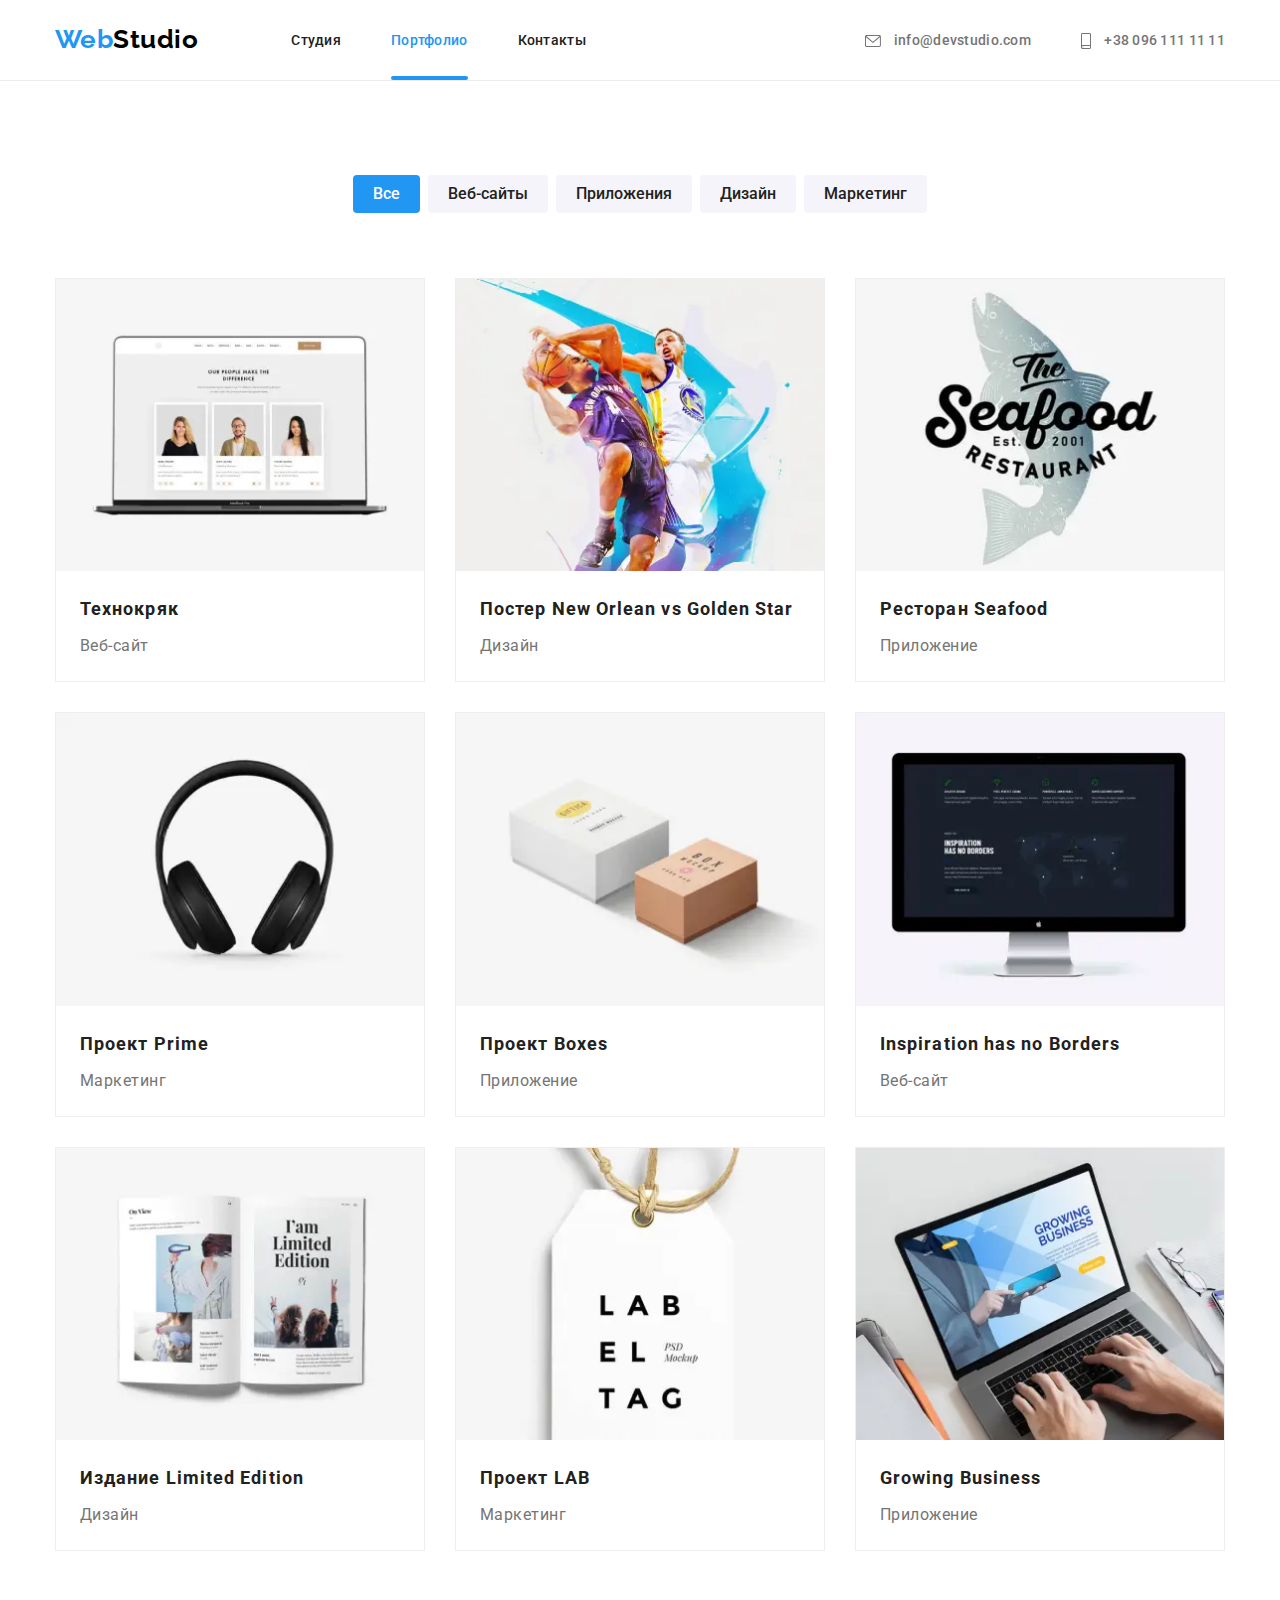
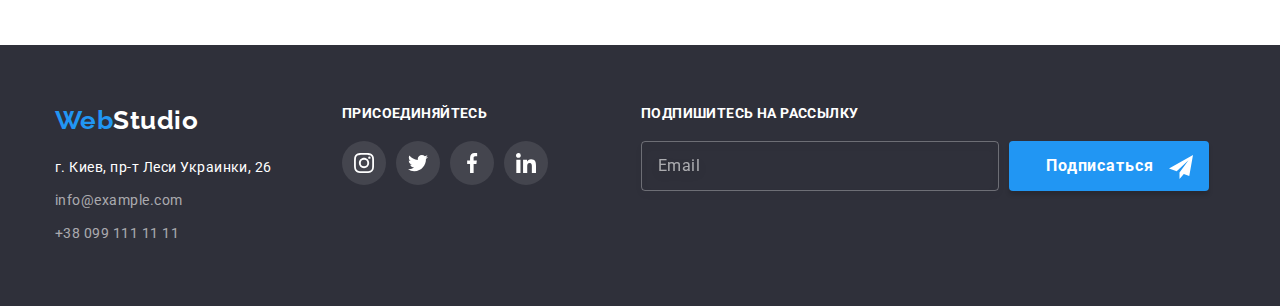
==== commit 83a20672: "." ====
--- a/portfolio.html
+++ b/portfolio.html
@@ -30,10 +30,10 @@
         </a>
         <ul class="menu list">
           <li class="menu-item">
-            <a class="menu-link current link  after-item menu_position_bottom-border" href="./index.html">Студия</a>
+            <a class="menu-link link " href="./index.html">Студия</a>
           </li>
           <li class="menu-item">
-            <a class="menu-link link" href="./portfolio.html">Портфолио</a>
+            <a class="menu-link current link  after-item menu_position_bottom-border " href="./portfolio.html">Портфолио</a>
           </li>
           <li class="menu-item">
             <a class="menu-link link" href="#">Контакты</a>
@@ -44,7 +44,7 @@
         <li class="contact-list__item">
           <a class="contact-list__link link" href="mailto:info@devstudio.com">
             <svg class="contact-list__icon" width="16px" height="12">
-              <use href="./images/icon/symbol-defs.svg#icon-envelope"></use>
+              <use href="./images/icons-svg/symbol-defs.svg#icon-mail"></use>
             </svg>
             info@devstudio.com
           </a>
@@ -52,7 +52,7 @@
         <li class="contact-list__item">
           <a class="contact-list__link link " href="tel:+38-096-111-11-11">
             <svg class="contact-list__icon" width="10px" height="16px">
-              <use href="./images/icon/symbol-defs.svg#icon-smartphone">
+              <use href="./images/icons-svg/symbol-defs.svg#icon-smartphone">
               </use>
             </svg>
             +38 096 111 11 11
@@ -124,8 +124,28 @@
           <ul class="works-list list ">
             <li class="works-title">
               <a class="work-a" href="">
-                <div class="works-img"> 
-                <img src="./images/portfolio/technokryak.jpg" alt="technokryak" width="100%" height="100%" />
+                <div class="works-img">
+                  <picture>
+                    <source media="(min-width: 1200px)"
+                        srcset="./images/go-it-maket-images-minific/desctop/portfolio/portolio-img-desctop1.webp 1x, ./images/go-it-maket-images-minific/desctop/portfolio/portolio-img@2x-desctop1.webp 2x"
+                        type="image/webp">
+                    <source media="(min-width: 1200px)"
+                        srcset="./images/go-it-maket-images-minific/desctop/portfolio/portolio-img-desctop1.jpg 1x, ./images/go-it-maket-images-minific/desctop/portfolio/portolio-img@2x-desctop1.jpg 2x">
+      
+                    <source media="(min-width: 768px)"
+                    srcset="./images/go-it-maket-images-minific/tablet/portfolio/portfolio-img-tablet1.webp 1x, ./images/go-it-maket-images-minific/tablet/portfolio/portfolio-img@2x-tablet1.webp 2x"
+                    type="image/webp">
+                    <source media="(min-width: 768px)"
+                    srcset="./images/go-it-maket-images-minific/tablet/portfolio/portfolio-img-tablet1.jpg 1x, ./images/go-it-maket-images-minific/tablet/portfolio/portfolio-img@2x-tablet1.jpg 2x">
+      
+                    <source media="(min-width: 480px)"
+                        srcset="./images/go-it-maket-images-minific/mobile/portolio/portolio-img-mobile1.webp 1x, ./images/go-it-maket-images-minific/mobile/portolio/portfolio-img@2x-mobile1.webp 2x"
+                        type="image/webp">
+                    <source media="(min-width: 480px)"
+                        srcset="./images/go-it-maket-images-minific/mobile/portolio/portolio-img-mobile1.jpg 1x, ./images/go-it-maket-images-minific/mobile/portolio/portfolio-img@2x-mobile1.jpg 2x">
+      
+                        <img src="./images/portfolio/technokryak.jpg" alt="technokryak" width="100%" height="100%" /> 
+                </picture> 
                 <p class="works-p">Технокряк это современная площадка распространения коронавируса. Компании используют эту платформу для цифрового шпионажа и атак на защищённые сервера конкурентов.</p>
               </div>
                 <div class="text-position">
@@ -137,8 +157,28 @@
             <li class="works-title">
               <a class="work-a"  href="">
                 <div class="works-img">
-                  <img src="./images/portfolio/new-orlean-vs-golden-star-poster.jpg" alt="new-orlean-poster" width="370"
-                  height="294" />
+                  <picture>
+                    <source media="(min-width: 1200px)"
+                        srcset="./images/go-it-maket-images-minific/desctop/portfolio/portolio-img-desctop2.webp 1x, ./images/go-it-maket-images-minific/desctop/portfolio/portolio-img@2x-desctop2.webp 2x"
+                        type="image/webp">
+                    <source media="(min-width: 1200px)"
+                        srcset="./images/go-it-maket-images-minific/desctop/portfolio/portolio-img-desctop2.jpg 1x, ./images/go-it-maket-images-minific/desctop/portfolio/portolio-img@2x-desctop2.jpg 2x">
+      
+                    <source media="(min-width: 768px)"
+                    srcset="./images/go-it-maket-images-minific/tablet/portfolio/portfolio-img-tablet2.webp 1x, ./images/go-it-maket-images-minific/tablet/portfolio/portfolio-img@2x-tablet2.webp 2x"
+                    type="image/webp">
+                    <source media="(min-width: 768px)"
+                    srcset="./images/go-it-maket-images-minific/tablet/portfolio/portfolio-img-tablet2.jpg 1x, ./images/go-it-maket-images-minific/tablet/portfolio/portfolio-img@2x-tablet2.jpg 2x">
+      
+                    <source media="(min-width: 480px)"
+                        srcset="./images/go-it-maket-images-minific/mobile/portolio/portolio-img-mobile2.webp 1x, ./images/go-it-maket-images-minific/mobile/portolio/portfolio-img@2x-mobile2.webp 2x"
+                        type="image/webp">
+                    <source media="(min-width: 480px)"
+                        srcset="./images/go-it-maket-images-minific/mobile/portolio/portolio-img-mobile2.jpg 1x, ./images/go-it-maket-images-minific/mobile/portolio/portfolio-img@2x-mobile2.jpg 2x">
+      
+                        <img src="./images/portfolio/new-orlean-vs-golden-star-poster.jpg" alt="new-orlean-poster"  width="100%" height="100%" />
+                </picture> 
+                 
                   <p class="works-p">Lorem ipsum dolor sit amet, consectetur adipisicing elit. Earum rerum quia veniam suscipit natus animi, tempora, et dolorum adipisci nemo ratione, aut modi laboriosam! Fugiat dolore illum reiciendis odit voluptatem? </p>
                 </div>
                 <div class="text-position">
@@ -150,7 +190,29 @@
             <li class="works-title">
               <a class="work-a"  href="">
                 <div class="works-img">
-                  <img src="./images/portfolio/seafood-restaurant.jpg" alt="seafood-restaurant" width="370" height="294" />
+                  <picture>
+                    <source media="(min-width: 1200px)"
+                        srcset="./images/go-it-maket-images-minific/desctop/portfolio/portolio-img-desctop3.webp 1x, ./images/go-it-maket-images-minific/desctop/portfolio/portolio-img@2x-desctop3.webp 2x"
+                        type="image/webp">
+                    <source media="(min-width: 1200px)"
+                        srcset="./images/go-it-maket-images-minific/desctop/portfolio/portolio-img-desctop3.jpg 1x, ./images/go-it-maket-images-minific/desctop/portfolio/portolio-img@2x-desctop3.jpg 2x">
+      
+                    <source media="(min-width: 768px)"
+                    srcset="./images/go-it-maket-images-minific/tablet/portfolio/portfolio-img-tablet3.webp 1x, ./images/go-it-maket-images-minific/tablet/portfolio/portfolio-img@2x-tablet3.webp 2x"
+                    type="image/webp">
+                    <source media="(min-width: 768px)"
+                    srcset="./images/go-it-maket-images-minific/tablet/portfolio/portfolio-img-tablet3.jpg 1x, ./images/go-it-maket-images-minific/tablet/portfolio/portfolio-img@2x-tablet3.jpg 2x">
+      
+                    <source media="(min-width: 480px)"
+                        srcset="./images/go-it-maket-images-minific/mobile/portolio/portolio-img-mobile3.webp 1x, ./images/go-it-maket-images-minific/mobile/portolio/portfolio-img@2x-mobile3.webp 2x"
+                        type="image/webp">
+                    <source media="(min-width: 480px)"
+                        srcset="./images/go-it-maket-images-minific/mobile/portolio/portolio-img-mobile3.jpg 1x, ./images/go-it-maket-images-minific/mobile/portolio/portfolio-img@2x-mobile3.jpg 2x">
+      
+                        <img src="./images/portfolio/seafood-restaurant.jpg" alt="seafood-restaurant"  width="100%" height="100%" />
+                </picture> 
+                 
+                  
                   <p class="works-p">Lorem, ipsum dolor sit amet consectetur adipisicing elit. Tempora vel, magni voluptatum non quaerat maxime accusantium alias dolorum sed magnam architecto, ullam deleniti nemo? In iusto perspiciatis corrupti explicabo aut?</p>
                 </div>
                 <div class="text-position">
@@ -162,7 +224,28 @@
             <li class="works-title">
               <a class="work-a"  href="">
                 <div class="works-img">
-                  <img src="./images/portfolio/prime-project.jpg" alt="prime-project" width="370" height="294" />
+                  <picture>
+                    <source media="(min-width: 1200px)"
+                        srcset="./images/go-it-maket-images-minific/desctop/portfolio/portolio-img-desctop4.webp 1x, ./images/go-it-maket-images-minific/desctop/portfolio/portolio-img@2x-desctop4.webp 2x"
+                        type="image/webp">
+                    <source media="(min-width: 1200px)"
+                        srcset="./images/go-it-maket-images-minific/desctop/portfolio/portolio-img-desctop4.jpg 1x, ./images/go-it-maket-images-minific/desctop/portfolio/portolio-img@2x-desctop4.jpg 2x">
+      
+                    <source media="(min-width: 768px)"
+                    srcset="./images/go-it-maket-images-minific/tablet/portfolio/portfolio-img-tablet4.webp 1x, ./images/go-it-maket-images-minific/tablet/portfolio/portfolio-img@2x-tablet4.webp 2x"
+                    type="image/webp">
+                    <source media="(min-width: 768px)"
+                    srcset="./images/go-it-maket-images-minific/tablet/portfolio/portfolio-img-tablet4.jpg 1x, ./images/go-it-maket-images-minific/tablet/portfolio/portfolio-img@2x-tablet4.jpg 2x">
+      
+                    <source media="(min-width: 480px)"
+                        srcset="./images/go-it-maket-images-minific/mobile/portolio/portolio-img-mobile4.webp 1x, ./images/go-it-maket-images-minific/mobile/portolio/portfolio-img@2x-mobile4.webp 2x"
+                        type="image/webp">
+                    <source media="(min-width: 480px)"
+                        srcset="./images/go-it-maket-images-minific/mobile/portolio/portolio-img-mobile4.jpg 1x, ./images/go-it-maket-images-minific/mobile/portolio/portfolio-img@2x-mobile4.jpg 2x">
+      
+                        <img src="./images/portfolio/prime-project.jpg" alt="prime-project"  width="100%" height="100%" />
+                </picture> 
+                 
                   <p class="works-p">Lorem ipsum dolor sit amet consectetur adipisicing elit. Ratione modi consequuntur numquam quas debitis, tempore ducimus laboriosam ut delectus, </p>
                 </div>
                 <div class="text-position">
@@ -174,7 +257,28 @@
             <li class="works-title">
               <a class="work-a"  href="">
                 <div class="works-img">
-                  <img src="./images/portfolio/boxes-project.jpg" alt="boxes-project" width="370" height="294" />
+                  <picture>
+                    <source media="(min-width: 1200px)"
+                        srcset="./images/go-it-maket-images-minific/desctop/portfolio/portolio-img-desctop5.webp 1x, ./images/go-it-maket-images-minific/desctop/portfolio/portolio-img@2x-desctop5.webp 2x"
+                        type="image/webp">
+                    <source media="(min-width: 1200px)"
+                        srcset="./images/go-it-maket-images-minific/desctop/portfolio/portolio-img-desctop5.jpg 1x, ./images/go-it-maket-images-minific/desctop/portfolio/portolio-img@2x-desctop5.jpg 2x">
+      
+                    <source media="(min-width: 768px)"
+                    srcset="./images/go-it-maket-images-minific/tablet/portfolio/portfolio-img-tablet5.webp 1x, ./images/go-it-maket-images-minific/tablet/portfolio/portfolio-img@2x-tablet5.webp 2x"
+                    type="image/webp">
+                    <source media="(min-width: 768px)"
+                    srcset="./images/go-it-maket-images-minific/tablet/portfolio/portfolio-img-tablet5.jpg 1x, ./images/go-it-maket-images-minific/tablet/portfolio/portfolio-img@2x-tablet5.jpg 2x">
+      
+                    <source media="(min-width: 480px)"
+                        srcset="./images/go-it-maket-images-minific/mobile/portolio/portolio-img-mobile5.webp 1x, ./images/go-it-maket-images-minific/mobile/portolio/portfolio-img@2x-mobile5.webp 2x"
+                        type="image/webp">
+                    <source media="(min-width: 480px)"
+                        srcset="./images/go-it-maket-images-minific/mobile/portolio/portolio-img-mobile5.jpg 1x, ./images/go-it-maket-images-minific/mobile/portolio/portfolio-img@2x-mobile5.jpg 2x">
+      
+                        <img src="./images/portfolio/boxes-project.jpg" alt="boxes-project"  width="100%" height="100%" />
+                </picture> 
+                 
                   <p class="works-p">Lorem ipsum dolor sit amet consectetur adipisicing elit. Voluptatum blanditiis architecto cumque rem accusantium sequi, tempora eum dicta aperiam nulla laborum! Consectetur quo quaerat sunt amet.</p>
                 </div>
                 <div class="text-position">
@@ -186,8 +290,28 @@
             <li class="works-title">
               <a class="work-a"  href="">
                 <div class="works-img">
-                  <img src="./images/portfolio/inspiration-has-no-borders.jpg" alt="inspiration-has-no-borders" width="370"
-                  height="294" />
+                  <picture>
+                    <source media="(min-width: 1200px)"
+                        srcset="./images/go-it-maket-images-minific/desctop/portfolio/portolio-img-desctop6.webp 1x, ./images/go-it-maket-images-minific/desctop/portfolio/portolio-img@2x-desctop6.webp 2x"
+                        type="image/webp">
+                    <source media="(min-width: 1200px)"
+                        srcset="./images/go-it-maket-images-minific/desctop/portfolio/portolio-img-desctop6.jpg 1x, ./images/go-it-maket-images-minific/desctop/portfolio/portolio-img@2x-desctop6.jpg 2x">
+      
+                    <source media="(min-width: 768px)"
+                    srcset="./images/go-it-maket-images-minific/tablet/portfolio/portfolio-img-tablet6.webp 1x, ./images/go-it-maket-images-minific/tablet/portfolio/portfolio-img@2x-tablet6.webp 2x"
+                    type="image/webp">
+                    <source media="(min-width: 768px)"
+                    srcset="./images/go-it-maket-images-minific/tablet/portfolio/portfolio-img-tablet6.jpg 1x, ./images/go-it-maket-images-minific/tablet/portfolio/portfolio-img@2x-tablet6.jpg 2x">
+      
+                    <source media="(min-width: 480px)"
+                        srcset="./images/go-it-maket-images-minific/mobile/portolio/portolio-img-mobile6.webp 1x, ./images/go-it-maket-images-minific/mobile/portolio/portfolio-img@2x-mobile6.webp 2x"
+                        type="image/webp">
+                    <source media="(min-width: 480px)"
+                        srcset="./images/go-it-maket-images-minific/mobile/portolio/portolio-img-mobile6.jpg 1x, ./images/go-it-maket-images-minific/mobile/portolio/portfolio-img@2x-mobile6.jpg 2x">
+      
+                        <img src="./images/portfolio/inspiration-has-no-borders.jpg" alt="inspiration-has-no-borders"  width="100%" height="100%" />
+                </picture> 
+                  
                   <p class="works-p" >Lorem ipsum dolor sit amet consectetur adipisicing elit. Enim necessitatibus vero modi deserunt suscipit amet excepturi inventore illum, obcaecati cupiditate doloribus laborum odit! Nemo suscipit doloribus recusandae voluptatem animi perspiciatis.</p>
                 </div>
                 <div class="text-position">
@@ -199,7 +323,28 @@
             <li class="works-title">
               <a class="work-a"  href="">
                 <div class="works-img">
-                  <img src="./images/portfolio/limited-edition.jpg" alt="limited-edition" width="370" height="294" />
+                  <picture>
+                    <source media="(min-width: 1200px)"
+                        srcset="./images/go-it-maket-images-minific/desctop/portfolio/portolio-img-desctop7.webp 1x, ./images/go-it-maket-images-minific/desctop/portfolio/portolio-img@2x-desctop7.webp 2x"
+                        type="image/webp">
+                    <source media="(min-width: 1200px)"
+                        srcset="./images/go-it-maket-images-minific/desctop/portfolio/portolio-img-desctop7.jpg 1x, ./images/go-it-maket-images-minific/desctop/portfolio/portolio-img@2x-desctop7.jpg 2x">
+      
+                    <source media="(min-width: 768px)"
+                    srcset="./images/go-it-maket-images-minific/tablet/portfolio/portfolio-img-tablet7.webp 1x, ./images/go-it-maket-images-minific/tablet/portfolio/portfolio-img@2x-tablet7.webp 2x"
+                    type="image/webp">
+                    <source media="(min-width: 768px)"
+                    srcset="./images/go-it-maket-images-minific/tablet/portfolio/portfolio-img-tablet7.jpg 1x, ./images/go-it-maket-images-minific/tablet/portfolio/portfolio-img@2x-tablet7.jpg 2x">
+      
+                    <source media="(min-width: 480px)"
+                        srcset="./images/go-it-maket-images-minific/mobile/portolio/portolio-img-mobile7.webp 1x, ./images/go-it-maket-images-minific/mobile/portolio/portfolio-img@2x-mobile7.webp 2x"
+                        type="image/webp">
+                    <source media="(min-width: 480px)"
+                        srcset="./images/go-it-maket-images-minific/mobile/portolio/portolio-img-mobile7.jpg 1x, ./images/go-it-maket-images-minific/mobile/portolio/portfolio-img@2x-mobile7.jpg 2x">
+      
+                        <img src="./images/portfolio/limited-edition.jpg" alt="limited-edition"  width="100%" height="100%" />
+                </picture> 
+                 
                   <p class="works-p">Lorem ipsum, dolor sit amet consectetur adipisicing elit. Officiis eaque neque beatae ipsum deserunt recusandae, porro cum non voluptate modi laborum, omnis excepturi alias reiciendis voluptas eos quod. Doloribus, necessitatibus.</p>
                 </div>
                 <div class="text-position">
@@ -211,7 +356,28 @@
             <li class="works-title">
               <a class="work-a"  href="">
                 <div class="works-img">
-                  <img src="./images/portfolio/lab-project.jpg" alt="lab-project" width="370" height="294" />
+                  <picture>
+                    <source media="(min-width: 1200px)"
+                        srcset="./images/go-it-maket-images-minific/desctop/portfolio/portolio-img-desctop8.webp 1x, ./images/go-it-maket-images-minific/desctop/portfolio/portolio-img@2x-desctop8.webp 2x"
+                        type="image/webp">
+                    <source media="(min-width: 1200px)"
+                        srcset="./images/go-it-maket-images-minific/desctop/portfolio/portolio-img-desctop8.jpg 1x, ./images/go-it-maket-images-minific/desctop/portfolio/portolio-img@2x-desctop8.jpg 2x">
+      
+                    <source media="(min-width: 768px)"
+                    srcset="./images/go-it-maket-images-minific/tablet/portfolio/portfolio-img-tablet8.webp 1x, ./images/go-it-maket-images-minific/tablet/portfolio/portfolio-img@2x-tablet8.webp 2x"
+                    type="image/webp">
+                    <source media="(min-width: 768px)"
+                    srcset="./images/go-it-maket-images-minific/tablet/portfolio/portfolio-img-tablet8.jpg 1x, ./images/go-it-maket-images-minific/tablet/portfolio/portfolio-img@2x-tablet8.jpg 2x">
+      
+                    <source media="(min-width: 480px)"
+                        srcset="./images/go-it-maket-images-minific/mobile/portolio/portolio-img-mobile8.webp 1x, ./images/go-it-maket-images-minific/mobile/portolio/portfolio-img@2x-mobile8.webp 2x"
+                        type="image/webp">
+                    <source media="(min-width: 480px)"
+                        srcset="./images/go-it-maket-images-minific/mobile/portolio/portolio-img-mobile8.jpg 1x, ./images/go-it-maket-images-minific/mobile/portolio/portfolio-img@2x-mobile8.jpg 2x">
+      
+                        <img src="./images/portfolio/lab-project.jpg" alt="lab-project"width="100%" height="100%" />
+                </picture> 
+                  
                   <p class="works-p">Lorem ipsum dolor sit amet consectetur adipisicing elit. Adipisci ipsum, ut ex minus iure esse eaque hic quisquam alias debitis, mollitia excepturi velit voluptates similique neque ullam temporibus natus eveniet!</p>
                 </div>
                 <div class="text-position">
@@ -223,7 +389,28 @@
             <li class="works-title">
               <a class="work-a"  href="">
                 <div class="works-img">
-                  <img src="./images/portfolio/growing-business.jpg" alt="growing-business" width="370" height="294" />
+                  <picture>
+                    <source media="(min-width: 1200px)"
+                        srcset="./images/go-it-maket-images-minific/desctop/portfolio/portolio-img-desctop9.webp 1x, ./images/go-it-maket-images-minific/desctop/portfolio/portolio-img@2x-desctop9.webp 2x"
+                        type="image/webp">
+                    <source media="(min-width: 1200px)"
+                        srcset="./images/go-it-maket-images-minific/desctop/portfolio/portolio-img-desctop9.jpg 1x, ./images/go-it-maket-images-minific/desctop/portfolio/portolio-img@2x-desctop9.jpg 2x">
+      
+                    <source media="(min-width: 768px)"
+                    srcset="./images/go-it-maket-images-minific/tablet/portfolio/portfolio-img-tablet9.webp 1x, ./images/go-it-maket-images-minific/tablet/portfolio/portfolio-img@2x-tablet9.webp 2x"
+                    type="image/webp">
+                    <source media="(min-width: 768px)"
+                    srcset="./images/go-it-maket-images-minific/tablet/portfolio/portfolio-img-tablet9.jpg 1x, ./images/go-it-maket-images-minific/tablet/portfolio/portfolio-img@2x-tablet9.jpg 2x">
+      
+                    <source media="(min-width: 480px)"
+                        srcset="./images/go-it-maket-images-minific/mobile/portolio/portolio-img-mobile9.webp 1x, ./images/go-it-maket-images-minific/mobile/portolio/portfolio-img@2x-mobile9.webp 2x"
+                        type="image/webp">
+                    <source media="(min-width: 480px)"
+                        srcset="./images/go-it-maket-images-minific/mobile/portolio/portolio-img-mobile9.jpg 1x, ./images/go-it-maket-images-minific/mobile/portolio/portfolio-img@2x-mobile9.jpg 2x">
+      
+                        <img src="./images/portfolio/growing-business.jpg" alt="growing-business" width="100%" height="100%" />
+                </picture> 
+                  
                   <p class="works-p">Lorem ipsum dolor sit amet consectetur adipisicing elit. Repudiandae quia inventore eaque voluptate doloremque obcaecati cupiditate distinctio numquam, dolore illo hic corrupti magni laboriosam earum placeat magnam aliquam reprehenderit laborum.</p>
                 </div>
                 <div class="text-position">
@@ -298,6 +485,7 @@
       </div>
     </div>
   </footer>
+  <script src="./js/menu.js"></script>
 </body>
 
 </html>--- a/css/main.min.css
+++ b/css/main.min.css
@@ -1,2 +1,2 @@
-:root{--primary-text-color: #757575;--secondary-text-color: #212121;--accent-color: #2196f3;--primary-bg-color: #ffffff;--primary-bg-color-filter: #f5f4fa;--prinary-font-family: "Roboto", sant-serif;--secondary-font-family:"Raleway", sant-serif}.visually-hidden{position:absolut;width:1px;height:1px;margin:-1px;border:0;padding:0;clip:rect(1px, 1px, 1px, 1px);clip:rect(1px 1px 1px 1px);overflow:hidden}body{background-color:var(--primary-bg-color);color:var(--primary-text-color);font-family:var(--prinary-font-family);letter-spacing:0.03em}h1,h2,h3,h4,h5,h6,p{margin-top:0;margin-bottom:0}ul,ol{margin-top:0;margin-bottom:0;padding-left:0}img{display:block}.list{list-style:none}.link{text-decoration:none}.logo_logo-color_accent{color:var(--accent-color)}.footer-icon__link{display:flex;width:44px;height:44px;justify-content:center;align-items:center;border-radius:50%}.header{border-bottom:1px solid #ececec}.header_container{display:flex;justify-content:space-between;align-items:center}.navigation{display:flex;align-items:center}.logo{font-family:'Raleway', sant-serif;font-weight:700;font-size:26px;line-height:1.2}@media screen and (max-width: 1200px){.logo{font-size:24px;line-height:1.16}}.logo-header{padding-top:16px;padding-bottom:16px}.logo_logo-color_accent{color:#2196f3}.logo_color_black{color:#000000}.menu-link{display:block;padding-top:32px;padding-bottom:32px;color:var(--secondary-text-color);transition:color 250ms cubic-bezier(0.4, 0, 0.2, 1)}.menu-link:hover,.menu-link:focus{color:var(--accent-color)}.menu_position_bottom-border{position:relative}@media screen and (max-width: 767px){.menu{display:none}}@media screen and (min-width: 768px){.menu{display:flex;margin-left:93px}}.menu .menu-item+.menu-item{margin-left:50px}.after-item::after{position:absolute;display:block;bottom:0;content:'';width:100%;height:4px;border-radius:2px;background:var(--accent-color)}.menu-link .current{color:var(--accent-color)}.contact-list{margin-left:auto}@media screen and (max-width: 767px){.contact-list{display:none}}@media screen and (min-width: 768){.contact-list{display:block}}@media screen and (min-width: 1200px){.contact-list{display:flex}.contact-list .contact-list__item+.contact-list__item{margin-left:50px}}.contact-list__link{padding-top:32px;padding-bottom:32px;color:var(--primary-text-color);transition:color 250ms cubic-bezier(0.4, 0, 0.2, 1)}.contact-list__link:hover,.contact-list__link:focus{color:var(--accent-color)}.contact-list__icon{margin-right:10px;fill:var(--primary-text-color);vertical-align:middle}.contact-list__link:hover .contact-list__icon{fill:var(--accent-color)}.contact-list__link:focus .contact-list__icon{fill:var(--accent-color)}.menu-link,.contact-list__link{font-weight:500;font-size:14px;line-height:1.15;letter-spacing:0.02em}.burger-btn{padding:0;border:none;background-color:transparent;line-height:0}.burger-btn__icon{width:40px;height:40px}@media screen and (min-width: 768px){.burger-btn{display:none}}.mobile-menu{position:fixed;top:0;left:0;width:100vw;height:100vh;background-color:#ffffff;z-index:100}.mobile-menu-close-btn{padding:0;border:none;background-color:transparent;line-height:0}.mobile-menu-close-btn__icon{width:40px;height:40px}.mobile-menu__close-btn{position:absolute;top:10px;right:15px}.mobile-menu__container{position:relative;padding-top:48px;padding-bottom:48px;padding-left:40px}.mobile-nav{margin-bottom:302px;font-weight:500;font-size:40px;line-height:47px;letter-spacing:0.02em;transition:color 500ms linear}.mobile-nav__item:not(:last-child){margin-bottom:30px}.mobile-contact{margin-bottom:64px}.mobile-contact__item:not(:last-child){margin-bottom:32px}.mobile-social-list{display:flex;font-weight:500;font-size:18px;line-height:1.22;letter-spacing:0.02em}.mobile-social-list__link{color:#2196f3}.mobile-social-list__item:not(:last-child)::after{content:'';border:1px solid rgba(33,33,33,0.2);transform:rotate(90deg);margin-right:10px;margin-left:10px}.mobile-nav__link{color:#530d0d;transition:color 250ms cubic-bezier(0.4, 0, 0.2, 1)}.mobile-nav__link:focus,.mobile-nav__link:hover{color:#2196f3}.mobile-contact__link{color:#757575;transition:color 250ms cubic-bezier(0.4, 0, 0.2, 1)}.mobile-contact__link:focus,.mobile-contact__link:hover{color:#2196f3}.mobile-contact__link-tel-font{color:#2196f3;font-weight:500;font-size:34px;line-height:1.17;letter-spacing:0.02em}.mobile-contact__link-email-font{font-weight:500;font-size:24px;line-height:1.16;letter-spacing:0.02em}.mobile-menu{opacity:0;visibility:hidden;pointer-events:none}.mobile-menu.is-open{opacity:1;visibility:visible;pointer-events:auto}.btn-hover-focus{transition:color 250ms cubic-bezier(0.4, 0, 0.2, 1),fill 250ms cubic-bezier(0.4, 0, 0.2, 1)}.btn-hover-focus:hover,.btn-hover-focus:focus{color:#2196f3;fill:#2196f3}.hero{padding-top:118px;padding-bottom:118px;background-image:linear-gradient(to right, rgba(47,48,58,0.4), rgba(47,48,58,0.4)),url(../images/hero/header-img.jpg);max-width:1600px;margin-left:auto;margin-right:auto;background-color:#2F303A;text-align:center}@media screen and (min-width: 480px){.hero{width:480px}}@media screen and (min-width: 768px){.hero{width:768px;background-image:linear-gradient(to right, rgba(47,48,58,0.4), rgba(47,48,58,0.4)),url(../images/hero/header-img768.jpg)}}@media screen and (min-width: 1200px){.hero{width:1200px;background-image:linear-gradient(to right, rgba(47,48,58,0.4), rgba(47,48,58,0.4)),url(../images/hero/hero.jpg);padding-top:200px;padding-bottom:200px}}.hero__title{font-weight:900;font-size:26px;line-height:1.62;text-align:center;letter-spacing:0.06em;text-transform:uppercase;color:var(--primary-bg-color)}@media screen and (min-width: 1200px){.hero__title{font-size:44px;line-height:1.36}}.hero__button{padding-left:32px;padding-right:32px;padding-top:10px;padding-bottom:10px;margin-top:30px;border-radius:4px;font-weight:700;font-size:16px;line-height:1.87;letter-spacing:0.06em;color:#FFFFFF;background-color:var(--accent-color);transition-property:background-color;transition-duration:250ms;transition-timing-function:cubic-bezier(0.4, 0, 0.2, 1)}.hero__button:hover,.hero__button:hover{background-color:#188CE8}.features__section{padding-top:60px;padding-bottom:60px}@media screen and (min-width: 1200px){.features__section{padding-top:94px;padding-bottom:47px}}.features__list{margin-bottom:-30px}@media screen and (min-width: 768px){.features__list{display:flex;flex-wrap:wrap;margin-left:-30px}}@media screen and (min-width: 1200px){.features__list{display:flex}}.features__item{margin-bottom:30px}@media screen and (min-width: 768px){.features__item{flex-basis:calc((100% - 60px) / 2);margin-left:30px}}@media screen and (min-width: 1200px){.features__item{flex-basis:calc((100% - 120px) / 4);width:270px}}.features__svg{display:flex;justify-content:center;align-items:center;height:120px;margin-bottom:30px;background-color:var(--primary-bg-color-filter);border-radius:4px}.features__title{margin-bottom:10px;margin-top:0px;color:var(--secondary-text-color);font-weight:700;font-size:14px;line-height:1.14;letter-spacing:0.03em;text-transform:uppercase;text-align:center}@media screen and (min-width: 768px){.features__title{text-align:left}}.features__paragraph{font-size:14px;line-height:1.71;letter-spacing:0.03em}.work__blok{display:none}@media screen and (min-width: 1200px){.work__blok{display:block}}.work__section_title{margin-bottom:50px;font-weight:700;font-size:36px;line-height:1.16;text-align:center;color:var(--secondary-text-color)}.work__list{display:flex;align-items:center}.work__section{padding-top:47px;padding-bottom:94px}.work__div{position:relative}.work__div:not(:last-child){margin-right:30px}.work__information{position:absolute;padding:27px;top:225px;width:370px;height:70px;font-weight:700;font-size:14px;line-height:1.14;text-align:center;text-transform:uppercase;color:var(--primary-bg-color);background-image:linear-gradient(to right, rgba(47,48,58,0.8), rgba(47,48,58,0.8))}.team__section{padding-top:60px;padding-bottom:60px;background-color:var(--primary-bg-color-filter)}@media screen and (min-width: 1200px){.team__section{padding-top:94px;padding-bottom:94px}}.team__name_title{font-weight:500;font-size:16px;line-height:1.18;text-align:center;color:var(--secondary-text-color)}.team__profession{margin-top:10px;font-size:16px;line-height:1.18;text-align:center;color:var(--primary-text-color)}.team__section_title{font-weight:700;font-size:36px;line-height:1.16;text-align:center;margin-bottom:30px;color:var(--secondary-text-color)}@media screen and (min-width: 1200px){.team__section_title{margin-bottom:50px}}.team__list{align-items:center;margin-bottom:-30px}@media screen and (min-width: 768px){.team__list{display:flex;flex-wrap:wrap;margin-left:-30px}}@media screen and (min-width: 1200px){.team__list{display:flex}}.team__title{border-radius:0px 0px 4px 4px;background-color:#ffffff;box-shadow:0px 1px 3px rgba(0,0,0,0.12),0px 1px 1px rgba(0,0,0,0.14),0px 2px 1px rgba(0,0,0,0.2);margin-bottom:30px}@media screen and (min-width: 480px){.team__title{width:450px}}@media screen and (min-width: 768px){.team__title{flex-basis:calc((100% - 60px) / 2);margin-left:30px;width:450px}}@media screen and (min-width: 1200px){.team__title{flex-basis:calc((100% - 120px) / 4);width:270px}}.team__name{margin:30px}.team__link_icon{display:flex;justify-content:center;align-items:center;width:44px;height:44px;border-radius:50%;background-color:#ffffff;fill:#AFB1B8;transition:background-color 250ms cubic-bezier(0.4, 0, 0.2, 1)}.team__link_icon:not(:last-child){margin-right:10px}.team__link_icon:hover,.team__link_icon:focus{background-color:var(--accent-color);fill:#ffffff}.team__icon{display:flex;justify-content:center;margin-top:16px;padding-bottom:24px}@media screen and (min-width: 768px){.team__icon{padding-bottom:0px}}.regular-section{padding-top:60px;padding-bottom:60px}@media screen and (min-width: 1200px){.regular-section{padding-top:94px;padding-bottom:94px}}.regular-title{font-weight:700;font-size:36px;line-height:1.16;text-align:center;letter-spacing:0.03em;color:var(--secondary-text-color);margin-bottom:30px}@media screen and (min-width: 1200px){.regular-title{margin-bottom:50px}}.regular-li{height:92px;flex-basis:calc((100% - 60px) / 2);margin-left:30px;margin-bottom:30px}.regular-li:nth-last-child(-n+3){margin-bottom:0px}@media screen and (min-width: 768px){.regular-li{flex-basis:calc((100% - 90px) / 3)}}@media screen and (min-width: 1200px){.regular-li{flex-basis:calc((100% - 180px) / 6)}}.regular-ul{display:flex;flex-wrap:wrap;margin-left:-30px}.regular-link{width:100%;height:100%;fill:#AFB1B8;display:flex;justify-content:center;align-items:center;border:1px solid #AFB1B8;border-radius:4px;transition:fill 250ms cubic-bezier(0.4, 0, 0.2, 1)}.regular-link:hover,.regular-link:focus{fill:var(--accent-color);border:1px solid var(--accent-color)}.footer{background-color:#2f303a;padding-top:60px;padding-bottom:60px}.footer-section{text-align:center}@media screen and (min-width: 1200px){.footer-section{display:flex;text-align:left}}@media screen and (min-width: 768px){.footer_position-tablet{display:flex;justify-content:space-around}}@media screen and (min-width: 768px){.footer__adress{display:inline-block}}.footer-list .footer-list__item:not(:last-child){margin-bottom:9px}.footer-list__link{display:block;color:rgba(255,255,255,0.6);transition:color 250ms cubic-bezier(0.4, 0, 0.2, 1)}.footer-list__link:hover,.footer-list__link:focus{color:#ffffff}@media screen and (min-width: 768px){.footer-set{display:inline-block}}@media screen and (min-width: 1200px){.footer-set{margin-left:70px}}.footer-title{font-weight:bold;font-size:14px;line-height:16px;letter-spacing:0.03em;text-transform:uppercase;color:var(--primary-bg-color)}.footer-icon{display:flex;justify-content:center;margin-top:20px}@media screen and (max-width: 768px){.footer-icon{margin-bottom:60px}}.footer-list__item:not(:first-child){margin-left:10px}.footer-icon__link{background-color:rgba(255,255,255,0.1);fill:var(--primary-bg-color);transition:background-color 250ms cubic-bezier(0.4, 0, 0.2, 1)}.footer-icon__link:hover,.footer-icon__link:focus{background-color:var(--accent-color)}.logo_color_white{color:#ffffff}.address{font-style:normal;font-weight:400;font-size:14px;line-height:1.71;margin-top:20px;margin-bottom:60px}@media screen and (min-width: 1200px){.address{margin-bottom:0px}}.adress-text{color:#ffffff;margin-bottom:9px}@media screen and (max-width: 1200px){.footer-form{display:inline-block;width:450px}}@media screen and (min-width: 1200px){.footer-form{width:570px;margin-left:93px}}.footer-form__title{font-weight:700;font-size:14px;line-height:16px;letter-spacing:0.03em;text-transform:uppercase;color:var(--primary-bg-color);margin-bottom:20px}@media screen and (min-width: 1200px){.footer-form__content{display:flex}}.form-footer__email{width:100%;margin-bottom:20px;padding:15px 0px 15px 16px;border:1px solid rgba(255,255,255,0.3);filter:drop-shadow(0px 4px 4px rgba(0,0,0,0.15));border-radius:4px;background-color:transparent;color:var(--primary-bg-color)}.form-footer__email::placeholder{font-weight:400;font-size:16px;line-height:20px;letter-spacing:0.03em;color:rgba(255,255,255,0.6)}@media screen and (min-width: 1200px){.form-footer__email{width:358px;margin-bottom:0px}}.form-footer__button{width:200px;background:#2196f3;box-shadow:0px 4px 4px rgba(0,0,0,0.15);border-radius:4px;border:none;cursor:pointer;margin-left:10px;padding:10px 8px 10px 29px;font-weight:700;font-size:16px;line-height:30px;letter-spacing:0.06em;color:#ffffff;transition:background-color 250ms cubic-bezier(0.4, 0, 0.2, 1)}.form-footer__button:focus,.form-footer__button:hover{background-color:#188ce8}.form-footer__button::after{display:inline-block;vertical-align:middle;content:'';background-image:url(../images/icons-svg/iconss-svg/footer-maol.svg);width:24px;height:24px;margin-left:10px}.form-field{display:flex;flex-direction:column;margin-bottom:10px}textarea{resize:none}.backdrop-title{font-weight:700;font-size:20px;line-height:1.15;text-align:center;color:var(--secondary-text-color);margin-bottom:12px}.backdrop-input{width:100%;height:40px;border:1px solid rgba(33,33,33,0.2);border-radius:4px;padding-left:42px;outline:none;transition:fill 250ms cubic-bezier(0.4, 0, 0.2, 1),border 250ms cubic-bezier(0.4, 0, 0.2, 1)}.backdrop-input:hover,.backdrop-input:focus{border:1px solid var(--accent-color)}.backdrop-input:hover+.svg-icon-backdrop{fill:var(--accent-color)}.backdrop-textarea{padding:12px 16px;width:100%;height:120px;border:1px solid rgba(33,33,33,0.2);border-radius:4px;outline:none;transition:border 250ms cubic-bezier(0.4, 0, 0.2, 1)}.backdrop-textarea::placeholder{color:rgba(117,117,117,0.5)}.backdrop-textarea:hover,.backdrop-textarea:focus{border:1px solid var(--accent-color)}.checkbox-title{display:flex;font-size:12px;line-height:1.16;color:var(--primary-text-color)}@media screen and (min-width: 1200px){.checkbox-title{display:flex;font-size:14px;line-height:1.71;color:var(--primary-text-color);align-items:baseline}}.backdrop-btn{display:flex;font-weight:700;font-size:16px;line-height:1.87;align-items:center;text-align:center;letter-spacing:0.06em;color:#FFFFFF;width:200px;background:#2196F3;box-shadow:0px 4px 4px rgba(0,0,0,0.15);border-radius:4px;border:none;margin:0 auto;margin-top:29px;padding:10px 55px;transition:background-color 250ms cubic-bezier(0.4, 0, 0.2, 1)}.backdrop-btn:hover,.backdrop-btn:focus{background-color:#188CE8}.backdrop-wraper{position:relative}.svg-icon-backdrop{position:absolute;top:50%;left:12px;transform:translateY(-50%)}.backdrop-name{display:block;margin-bottom:4px}.checkbox-title::before{content:'';width:16px;height:15px;border:2px solid #212121;background-repeat:10px;display:block;cursor:pointer;margin-right:8px}.checkbox-input:checked+.checkbox-title::before{background-image:url(../images/icon-check.jpg);background-size:contain;border:none}@media screen and (min-width: 1200px){.checkbox-title::before{margin-right:10px}}.backdrop-label{font-family:Roboto;font-style:normal;font-weight:normal;font-size:12px;line-height:14px;letter-spacing:0.01em;color:var(--primary-text-color)}.backdrop{position:fixed;top:0;left:0;width:100vw;height:100vh;background-color:rgba(0,0,0,0.2);opacity:1;visibility:visible;pointer-events:auto;transition:opacity 500ms linear, visibility 500ms linear}.modal{position:absolute;padding:40px;left:50%;top:50%;width:450px;height:609px;background-color:#ffffff;transform:translate(-50%, -50%)}@media screen and (min-width: 1200px){.modal{width:528px;height:580px}}.close-btn{position:absolute;top:8px;right:8px;width:30px;height:30px;border-radius:50%;border:1px solid rgba(0,0,0,0.1);background-color:transparent;cursor:pointer;padding:0;transition:fill 250ms cubic-bezier(0.4, 0, 0.2, 1)}.close-btn:hover,.close-btn:focus{fill:#2196F3}.is-hidden{opacity:0;visibility:hidden;pointer-events:none}.filter-btn.current{background-color:var(--accent-color);color:var(--primary-bg-color)}.filter-btn{padding:6px 20px;border-radius:4px;border:none;font-family:inherit;font-weight:500;font-size:16px;line-height:1.62;background:var(--primary-bg-color-filter);color:var(--secondary-text-color);transition:background-color 250ms cubic-bezier(0.4, 0, 0.2, 1)}.filter-btn:hover,.filter-btn:focus{background-color:var(--accent-color);color:#ffffff}.work-title{font-style:normal;font-weight:700;font-size:18px;line-height:2;letter-spacing:0.06em;color:var(--secondary-text-color)}.work-profession{margin-top:4px;font-style:normal;font-weight:normal;font-size:16px;line-height:1.87;color:var(--primary-text-color)}.container{width:100%;margin-left:auto;margin-right:auto;padding-left:15px;padding-right:15px}@media screen and (min-width: 480px){.container{width:480px}}@media screen and (min-width: 768px){.container{width:768px}}@media screen and (min-width: 1200px){.container{width:1200px}}@media screen and (min-width: 480px){.filter{display:flex;flex-wrap:wrap;margin-bottom:25px}}@media screen and (min-width: 768px){.filter{justify-content:center;margin-bottom:30px}}@media screen and (min-width: 1200px){.filter{display:flex;justify-content:center;margin-bottom:50px}}.filter-item:not(:last-child){margin-right:8px;margin-bottom:15px}@media screen and (min-width: 768px){.works-list{display:flex;flex-wrap:wrap}}@media screen and (min-width: 1200px){.works-title{width:370px;margin-right:30px;margin-bottom:30px;border:1px solid #EEEEEE}}.works-title:nth-child(3n){margin-right:0px}.works-title:nth-last-child(-n+3){margin-bottom:0px}.works-title:hover,.works-title:focus{box-shadow:0px 1px 1px rgba(0,0,0,0.12),0px 4px 4px rgba(0,0,0,0.06),1px 4px 6px rgba(0,0,0,0.16)}.works-title:hover .works-p{transform:translateY(0%)}.our-work{padding-top:64px;padding-bottom:64px}@media screen and (min-width: 1200px){.our-work{padding-top:94px;padding-bottom:94px}}.text-position{padding:20px 24px}.address{margin-top:20px}.address-link{margin-bottom:9px;display:block}.footer-list .footer-item:not(:last-child){margin-bottom:9px}.work-a{display:block;text-decoration:none;color:var(--primary-text-color);width:100%;height:100%}.work-a:focus .works-p{transform:translateY(0%)}.works-img{position:relative;overflow:hidden}.works-p{position:absolute;top:0;left:0;height:100%;width:100%;font-style:normal;font-weight:normal;font-size:18px;line-height:1.56;background-color:rgba(33,150,243,0.9);color:var(--primary-bg-color);overflow:auto;padding:63px 24px;transform:translateY(101%);transition:transform 250ms cubic-bezier(0.4, 0, 0.2, 1)}
+:root{--primary-text-color: #757575;--secondary-text-color: #212121;--accent-color: #2196f3;--primary-bg-color: #ffffff;--primary-bg-color-filter: #f5f4fa;--prinary-font-family: "Roboto", sant-serif;--secondary-font-family:"Raleway", sant-serif}.visually-hidden{position:absolut;width:1px;height:1px;margin:-1px;border:0;padding:0;clip:rect(1px, 1px, 1px, 1px);clip:rect(1px 1px 1px 1px);overflow:hidden}body{background-color:var(--primary-bg-color);color:var(--primary-text-color);font-family:var(--prinary-font-family);letter-spacing:0.03em}h1,h2,h3,h4,h5,h6,p{margin-top:0;margin-bottom:0}ul,ol{margin-top:0;margin-bottom:0;padding-left:0}img{display:block}.list{list-style:none}.link{text-decoration:none}.logo_logo-color_accent{color:var(--accent-color)}.footer-icon__link{display:flex;width:44px;height:44px;justify-content:center;align-items:center;border-radius:50%}.header{border-bottom:1px solid #ececec}.header_container{display:flex;justify-content:space-between;align-items:center}.navigation{display:flex;align-items:center}.logo{font-family:'Raleway', sant-serif;font-weight:700;font-size:26px;line-height:1.2}@media screen and (max-width: 1200px){.logo{font-size:24px;line-height:1.16}}.logo-header{padding-top:16px;padding-bottom:16px}.logo_logo-color_accent{color:#2196f3}.logo_color_black{color:#000000}.menu-link{display:block;padding-top:32px;padding-bottom:32px;color:var(--secondary-text-color);transition:color 250ms cubic-bezier(0.4, 0, 0.2, 1)}.menu-link:hover,.menu-link:focus{color:var(--accent-color)}.menu_position_bottom-border{position:relative}@media screen and (max-width: 767px){.menu{display:none}}@media screen and (min-width: 768px){.menu{display:flex;margin-left:93px}}.menu .menu-item+.menu-item{margin-left:50px}.after-item::after{position:absolute;display:block;bottom:0;content:'';width:100%;height:4px;border-radius:2px;background:var(--accent-color)}.menu-link.current{color:var(--accent-color)}.contact-list{margin-left:auto}@media screen and (max-width: 767px){.contact-list{display:none}}@media screen and (min-width: 768){.contact-list{display:block}}@media screen and (min-width: 1200px){.contact-list{display:flex}.contact-list .contact-list__item+.contact-list__item{margin-left:50px}}.contact-list__link{padding-top:32px;padding-bottom:32px;color:var(--primary-text-color);transition:color 250ms cubic-bezier(0.4, 0, 0.2, 1)}.contact-list__link:hover,.contact-list__link:focus{color:var(--accent-color)}.contact-list__icon{margin-right:10px;fill:var(--primary-text-color);vertical-align:middle}.contact-list__link:hover .contact-list__icon{fill:var(--accent-color)}.contact-list__link:focus .contact-list__icon{fill:var(--accent-color)}.menu-link,.contact-list__link{font-weight:500;font-size:14px;line-height:1.15;letter-spacing:0.02em}.burger-btn{padding:0;border:none;background-color:transparent;line-height:0}.burger-btn__icon{width:40px;height:40px}@media screen and (min-width: 768px){.burger-btn{display:none}}.mobile-menu{position:fixed;top:0;left:0;width:100vw;height:100vh;background-color:#ffffff;z-index:100}.mobile-menu-close-btn{padding:0;border:none;background-color:transparent;line-height:0}.mobile-menu-close-btn__icon{width:40px;height:40px}.mobile-menu__close-btn{position:absolute;top:10px;right:15px}.mobile-menu__container{position:relative;padding-top:48px;padding-bottom:48px;padding-left:40px}.mobile-nav{margin-bottom:302px;font-weight:500;font-size:40px;line-height:47px;letter-spacing:0.02em;transition:color 500ms linear}.mobile-nav__item:not(:last-child){margin-bottom:30px}.mobile-contact{margin-bottom:64px}.mobile-contact__item:not(:last-child){margin-bottom:32px}.mobile-social-list{display:flex;font-weight:500;font-size:18px;line-height:1.22;letter-spacing:0.02em}.mobile-social-list__link{color:#2196f3}.mobile-social-list__item:not(:last-child)::after{content:'';border:1px solid rgba(33,33,33,0.2);transform:rotate(90deg);margin-right:10px;margin-left:10px}.mobile-nav__link{color:#530d0d;transition:color 250ms cubic-bezier(0.4, 0, 0.2, 1)}.mobile-nav__link:focus,.mobile-nav__link:hover{color:#2196f3}.mobile-contact__link{color:#757575;transition:color 250ms cubic-bezier(0.4, 0, 0.2, 1)}.mobile-contact__link:focus,.mobile-contact__link:hover{color:#2196f3}.mobile-contact__link-tel-font{color:#2196f3;font-weight:500;font-size:34px;line-height:1.17;letter-spacing:0.02em}.mobile-contact__link-email-font{font-weight:500;font-size:24px;line-height:1.16;letter-spacing:0.02em}.mobile-menu{opacity:0;visibility:hidden;pointer-events:none}.mobile-menu.is-open{opacity:1;visibility:visible;pointer-events:auto}.btn-hover-focus{transition:color 250ms cubic-bezier(0.4, 0, 0.2, 1),fill 250ms cubic-bezier(0.4, 0, 0.2, 1)}.btn-hover-focus:hover,.btn-hover-focus:focus{color:#2196f3;fill:#2196f3}.hero{padding-top:118px;padding-bottom:118px;background-image:linear-gradient(to right, rgba(47,48,58,0.4), rgba(47,48,58,0.4)),url(../images/hero/header-img.jpg);max-width:1600px;margin-left:auto;margin-right:auto;background-color:#2F303A;text-align:center}@media screen and (min-width: 480px){.hero{width:480px}}@media screen and (min-width: 768px){.hero{width:768px;background-image:linear-gradient(to right, rgba(47,48,58,0.4), rgba(47,48,58,0.4)),url(../images/hero/header-img768.jpg)}}@media screen and (min-width: 1200px){.hero{width:1200px;background-image:linear-gradient(to right, rgba(47,48,58,0.4), rgba(47,48,58,0.4)),url(../images/hero/hero1.jpg);padding-top:200px;padding-bottom:200px}}.hero__title{font-weight:900;font-size:26px;line-height:1.62;text-align:center;letter-spacing:0.06em;text-transform:uppercase;color:var(--primary-bg-color)}@media screen and (min-width: 1200px){.hero__title{font-size:44px;line-height:1.36}}.hero__button{padding-left:32px;padding-right:32px;padding-top:10px;padding-bottom:10px;margin-top:30px;border-radius:4px;font-weight:700;font-size:16px;line-height:1.87;letter-spacing:0.06em;color:#FFFFFF;background-color:var(--accent-color);transition-property:background-color;transition-duration:250ms;transition-timing-function:cubic-bezier(0.4, 0, 0.2, 1)}.hero__button:hover,.hero__button:hover{background-color:#188CE8}.features__section{padding-top:60px;padding-bottom:60px}@media screen and (min-width: 1200px){.features__section{padding-top:94px;padding-bottom:47px}}.features__list{margin-bottom:-30px}@media screen and (min-width: 768px){.features__list{display:flex;flex-wrap:wrap;margin-left:-30px}}@media screen and (min-width: 1200px){.features__list{display:flex}}.features__item{margin-bottom:30px}@media screen and (min-width: 768px){.features__item{flex-basis:calc((100% - 60px) / 2);margin-left:30px}}@media screen and (min-width: 1200px){.features__item{flex-basis:calc((100% - 120px) / 4);width:270px}}.features__svg{display:flex;justify-content:center;align-items:center;height:120px;margin-bottom:30px;background-color:var(--primary-bg-color-filter);border-radius:4px}.features__title{margin-bottom:10px;margin-top:0px;color:var(--secondary-text-color);font-weight:700;font-size:14px;line-height:1.14;letter-spacing:0.03em;text-transform:uppercase;text-align:center}@media screen and (min-width: 768px){.features__title{text-align:left}}.features__paragraph{font-size:14px;line-height:1.71;letter-spacing:0.03em}.work__blok{display:none}@media screen and (min-width: 1200px){.work__blok{display:block}}.work__section_title{margin-bottom:50px;font-weight:700;font-size:36px;line-height:1.16;text-align:center;color:var(--secondary-text-color)}.work__list{display:flex;align-items:center}.work__section{padding-top:47px;padding-bottom:94px}.work__div{position:relative}.work__div:not(:last-child){margin-right:30px}.work__information{position:absolute;padding:27px;top:225px;width:370px;height:70px;font-weight:700;font-size:14px;line-height:1.14;text-align:center;text-transform:uppercase;color:var(--primary-bg-color);background-image:linear-gradient(to right, rgba(47,48,58,0.8), rgba(47,48,58,0.8))}.team__section{padding-top:60px;padding-bottom:60px;background-color:var(--primary-bg-color-filter)}@media screen and (min-width: 1200px){.team__section{padding-top:94px;padding-bottom:94px}}.team__name_title{font-weight:500;font-size:16px;line-height:1.18;text-align:center;color:var(--secondary-text-color)}.team__profession{margin-top:10px;font-size:16px;line-height:1.18;text-align:center;color:var(--primary-text-color)}.team__section_title{font-weight:700;font-size:36px;line-height:1.16;text-align:center;margin-bottom:30px;color:var(--secondary-text-color)}@media screen and (min-width: 1200px){.team__section_title{margin-bottom:50px}}.team__list{align-items:center;margin-bottom:-30px}@media screen and (min-width: 768px){.team__list{display:flex;flex-wrap:wrap;margin-left:-30px}}@media screen and (min-width: 1200px){.team__list{display:flex}}.team__title{border-radius:0px 0px 4px 4px;background-color:#ffffff;box-shadow:0px 1px 3px rgba(0,0,0,0.12),0px 1px 1px rgba(0,0,0,0.14),0px 2px 1px rgba(0,0,0,0.2);margin-bottom:30px}@media screen and (min-width: 480px){.team__title{width:450px}}@media screen and (min-width: 768px){.team__title{flex-basis:calc((100% - 60px) / 2);margin-left:30px;width:450px}}@media screen and (min-width: 1200px){.team__title{flex-basis:calc((100% - 120px) / 4);width:270px}}.team__name{margin:30px}.team__link_icon{display:flex;justify-content:center;align-items:center;width:44px;height:44px;border-radius:50%;background-color:#ffffff;fill:#AFB1B8;transition:background-color 250ms cubic-bezier(0.4, 0, 0.2, 1)}.team__link_icon:not(:last-child){margin-right:10px}.team__link_icon:hover,.team__link_icon:focus{background-color:var(--accent-color);fill:#ffffff}.team__icon{display:flex;justify-content:center;margin-top:16px;padding-bottom:24px}@media screen and (min-width: 768px){.team__icon{padding-bottom:0px}}.regular-section{padding-top:60px;padding-bottom:60px}@media screen and (min-width: 1200px){.regular-section{padding-top:94px;padding-bottom:94px}}.regular-title{font-weight:700;font-size:36px;line-height:1.16;text-align:center;letter-spacing:0.03em;color:var(--secondary-text-color);margin-bottom:30px}@media screen and (min-width: 1200px){.regular-title{margin-bottom:50px}}.regular-li{height:92px;flex-basis:calc((100% - 60px) / 2);margin-left:30px;margin-bottom:30px}.regular-li:nth-last-child(-n+3){margin-bottom:0px}@media screen and (min-width: 768px){.regular-li{flex-basis:calc((100% - 90px) / 3)}}@media screen and (min-width: 1200px){.regular-li{flex-basis:calc((100% - 180px) / 6)}}.regular-ul{display:flex;flex-wrap:wrap;margin-left:-30px}.regular-link{width:100%;height:100%;fill:#AFB1B8;display:flex;justify-content:center;align-items:center;border:1px solid #AFB1B8;border-radius:4px;transition:fill 250ms cubic-bezier(0.4, 0, 0.2, 1)}.regular-link:hover,.regular-link:focus{fill:var(--accent-color);border:1px solid var(--accent-color)}.footer{background-color:#2f303a;padding-top:60px;padding-bottom:60px}.footer-section{text-align:center}@media screen and (min-width: 1200px){.footer-section{display:flex;text-align:left}}@media screen and (min-width: 768px){.footer_position-tablet{display:flex;justify-content:space-around}}@media screen and (min-width: 768px){.footer__adress{display:inline-block}}.footer-list .footer-list__item:not(:last-child){margin-bottom:9px}.footer-list__link{display:block;color:rgba(255,255,255,0.6);transition:color 250ms cubic-bezier(0.4, 0, 0.2, 1)}.footer-list__link:hover,.footer-list__link:focus{color:#ffffff}@media screen and (min-width: 768px){.footer-set{display:inline-block}}@media screen and (min-width: 1200px){.footer-set{margin-left:70px}}.footer-title{font-weight:bold;font-size:14px;line-height:16px;letter-spacing:0.03em;text-transform:uppercase;color:var(--primary-bg-color)}.footer-icon{display:flex;justify-content:center;margin-top:20px}@media screen and (max-width: 768px){.footer-icon{margin-bottom:60px}}.footer-list__item:not(:first-child){margin-left:10px}.footer-icon__link{background-color:rgba(255,255,255,0.1);fill:var(--primary-bg-color);transition:background-color 250ms cubic-bezier(0.4, 0, 0.2, 1)}.footer-icon__link:hover,.footer-icon__link:focus{background-color:var(--accent-color)}.logo_color_white{color:#ffffff}.address{font-style:normal;font-weight:400;font-size:14px;line-height:1.71;margin-top:20px;margin-bottom:60px}@media screen and (min-width: 1200px){.address{margin-bottom:0px}}.adress-text{color:#ffffff;margin-bottom:9px}@media screen and (max-width: 1200px){.footer-form{display:inline-block;width:450px}}@media screen and (min-width: 1200px){.footer-form{width:570px;margin-left:93px}}.footer-form__title{font-weight:700;font-size:14px;line-height:16px;letter-spacing:0.03em;text-transform:uppercase;color:var(--primary-bg-color);margin-bottom:20px}@media screen and (min-width: 1200px){.footer-form__content{display:flex}}.form-footer__email{width:100%;margin-bottom:20px;padding:15px 0px 15px 16px;border:1px solid rgba(255,255,255,0.3);filter:drop-shadow(0px 4px 4px rgba(0,0,0,0.15));border-radius:4px;background-color:transparent;color:var(--primary-bg-color)}.form-footer__email::placeholder{font-weight:400;font-size:16px;line-height:20px;letter-spacing:0.03em;color:rgba(255,255,255,0.6)}@media screen and (min-width: 1200px){.form-footer__email{width:358px;margin-bottom:0px}}.form-footer__button{width:200px;background:#2196f3;box-shadow:0px 4px 4px rgba(0,0,0,0.15);border-radius:4px;border:none;cursor:pointer;margin-left:10px;padding:10px 8px 10px 29px;font-weight:700;font-size:16px;line-height:30px;letter-spacing:0.06em;color:#ffffff;transition:background-color 250ms cubic-bezier(0.4, 0, 0.2, 1)}.form-footer__button:focus,.form-footer__button:hover{background-color:#188ce8}.form-footer__button::after{display:inline-block;vertical-align:middle;content:'';background-image:url(../images/icons-svg/iconss-svg/footer-maol.svg);width:24px;height:24px;margin-left:10px}.form-field{display:flex;flex-direction:column;margin-bottom:10px}textarea{resize:none}.backdrop-title{font-weight:700;font-size:20px;line-height:1.15;text-align:center;color:var(--secondary-text-color);margin-bottom:12px}.backdrop-input{width:100%;height:40px;border:1px solid rgba(33,33,33,0.2);border-radius:4px;padding-left:42px;outline:none;transition:fill 250ms cubic-bezier(0.4, 0, 0.2, 1),border 250ms cubic-bezier(0.4, 0, 0.2, 1)}.backdrop-input:hover,.backdrop-input:focus{border:1px solid var(--accent-color)}.backdrop-input:hover+.svg-icon-backdrop{fill:var(--accent-color)}.backdrop-textarea{padding:12px 16px;width:100%;height:120px;border:1px solid rgba(33,33,33,0.2);border-radius:4px;outline:none;transition:border 250ms cubic-bezier(0.4, 0, 0.2, 1)}.backdrop-textarea::placeholder{color:rgba(117,117,117,0.5)}.backdrop-textarea:hover,.backdrop-textarea:focus{border:1px solid var(--accent-color)}.checkbox-title{display:flex;font-size:12px;line-height:1.16;color:var(--primary-text-color)}@media screen and (min-width: 1200px){.checkbox-title{display:flex;font-size:14px;line-height:1.71;color:var(--primary-text-color);align-items:baseline}}.backdrop-btn{display:flex;font-weight:700;font-size:16px;line-height:1.87;align-items:center;text-align:center;letter-spacing:0.06em;color:#FFFFFF;width:200px;background:#2196F3;box-shadow:0px 4px 4px rgba(0,0,0,0.15);border-radius:4px;border:none;margin:0 auto;margin-top:29px;padding:10px 55px;transition:background-color 250ms cubic-bezier(0.4, 0, 0.2, 1)}.backdrop-btn:hover,.backdrop-btn:focus{background-color:#188CE8}.backdrop-wraper{position:relative}.svg-icon-backdrop{position:absolute;top:50%;left:12px;transform:translateY(-50%)}.backdrop-name{display:block;margin-bottom:4px}.checkbox-title::before{content:'';width:16px;height:15px;border:2px solid #212121;background-repeat:10px;display:block;cursor:pointer;margin-right:8px}.checkbox-input:checked+.checkbox-title::before{background-image:url(../images/icon-check.jpg);background-size:contain;border:none}@media screen and (min-width: 1200px){.checkbox-title::before{margin-right:10px}}.backdrop-label{font-family:Roboto;font-style:normal;font-weight:normal;font-size:12px;line-height:14px;letter-spacing:0.01em;color:var(--primary-text-color)}.backdrop{position:fixed;top:0;left:0;width:100vw;height:100vh;background-color:rgba(0,0,0,0.2);opacity:1;visibility:visible;pointer-events:auto;transition:opacity 500ms linear, visibility 500ms linear}.modal{position:absolute;padding:40px;left:50%;top:50%;width:450px;height:609px;background-color:#ffffff;transform:translate(-50%, -50%)}@media screen and (min-width: 1200px){.modal{width:528px;height:580px}}.close-btn{position:absolute;top:8px;right:8px;width:30px;height:30px;border-radius:50%;border:1px solid rgba(0,0,0,0.1);background-color:transparent;cursor:pointer;padding:0;transition:fill 250ms cubic-bezier(0.4, 0, 0.2, 1)}.close-btn:hover,.close-btn:focus{fill:#2196F3}.is-hidden{opacity:0;visibility:hidden;pointer-events:none}.filter-btn.current{background-color:var(--accent-color);color:var(--primary-bg-color)}.filter-btn{padding:6px 20px;border-radius:4px;border:none;font-family:inherit;font-weight:500;font-size:16px;line-height:1.62;background:var(--primary-bg-color-filter);color:var(--secondary-text-color);transition:background-color 250ms cubic-bezier(0.4, 0, 0.2, 1)}.filter-btn:hover,.filter-btn:focus{background-color:var(--accent-color);color:#ffffff}.work-title{font-style:normal;font-weight:700;font-size:18px;line-height:2;letter-spacing:0.06em;color:var(--secondary-text-color)}.work-profession{margin-top:4px;font-style:normal;font-weight:normal;font-size:16px;line-height:1.87;color:var(--primary-text-color)}.container{width:100%;margin-left:auto;margin-right:auto;padding-left:15px;padding-right:15px}@media screen and (min-width: 480px){.container{width:480px}}@media screen and (min-width: 768px){.container{width:768px}}@media screen and (min-width: 1200px){.container{width:1200px}}@media screen and (min-width: 480px){.filter{display:flex;flex-wrap:wrap;margin-bottom:25px}}@media screen and (min-width: 768px){.filter{justify-content:center;margin-bottom:30px}}@media screen and (min-width: 1200px){.filter{display:flex;justify-content:center;margin-bottom:50px}}.filter-item:not(:last-child){margin-right:8px;margin-bottom:15px}@media screen and (min-width: 768px){.works-list{display:flex;flex-wrap:wrap}}@media screen and (min-width: 480px){.works-title:not(:last-child){margin-bottom:30px}}@media screen and (min-width: 768px){.works-title{width:354px}.works-title:nth-child(odd){margin-right:30px}.works-title:not(:last-child){margin-bottom:30px}}@media screen and (min-width: 1200px){.works-title{width:370px;margin-right:30px;margin-bottom:30px;border:1px solid #EEEEEE}.works-title:nth-child(3n){margin-right:0px}.works-title:nth-last-child(-n+3){margin-bottom:0px}}.works-title:hover,.works-title:focus{box-shadow:0px 1px 1px rgba(0,0,0,0.12),0px 4px 4px rgba(0,0,0,0.06),1px 4px 6px rgba(0,0,0,0.16)}.works-title:hover .works-p{transform:translateY(0%)}.our-work{padding-top:64px;padding-bottom:64px}@media screen and (min-width: 1200px){.our-work{padding-top:94px;padding-bottom:94px}}.text-position{padding:20px 24px}.address{margin-top:20px}.address-link{margin-bottom:9px;display:block}.footer-list .footer-item:not(:last-child){margin-bottom:9px}.work-a{display:block;text-decoration:none;color:var(--primary-text-color);width:100%;height:100%}.work-a:focus .works-p{transform:translateY(0%)}.works-img{position:relative;overflow:hidden}.works-p{position:absolute;top:0;left:0;height:100%;width:100%;font-style:normal;font-weight:normal;font-size:18px;line-height:1.56;background-color:rgba(33,150,243,0.9);color:var(--primary-bg-color);overflow:auto;padding:63px 24px;transform:translateY(101%);transition:transform 250ms cubic-bezier(0.4, 0, 0.2, 1)}
 /*# sourceMappingURL=main.min.css.map */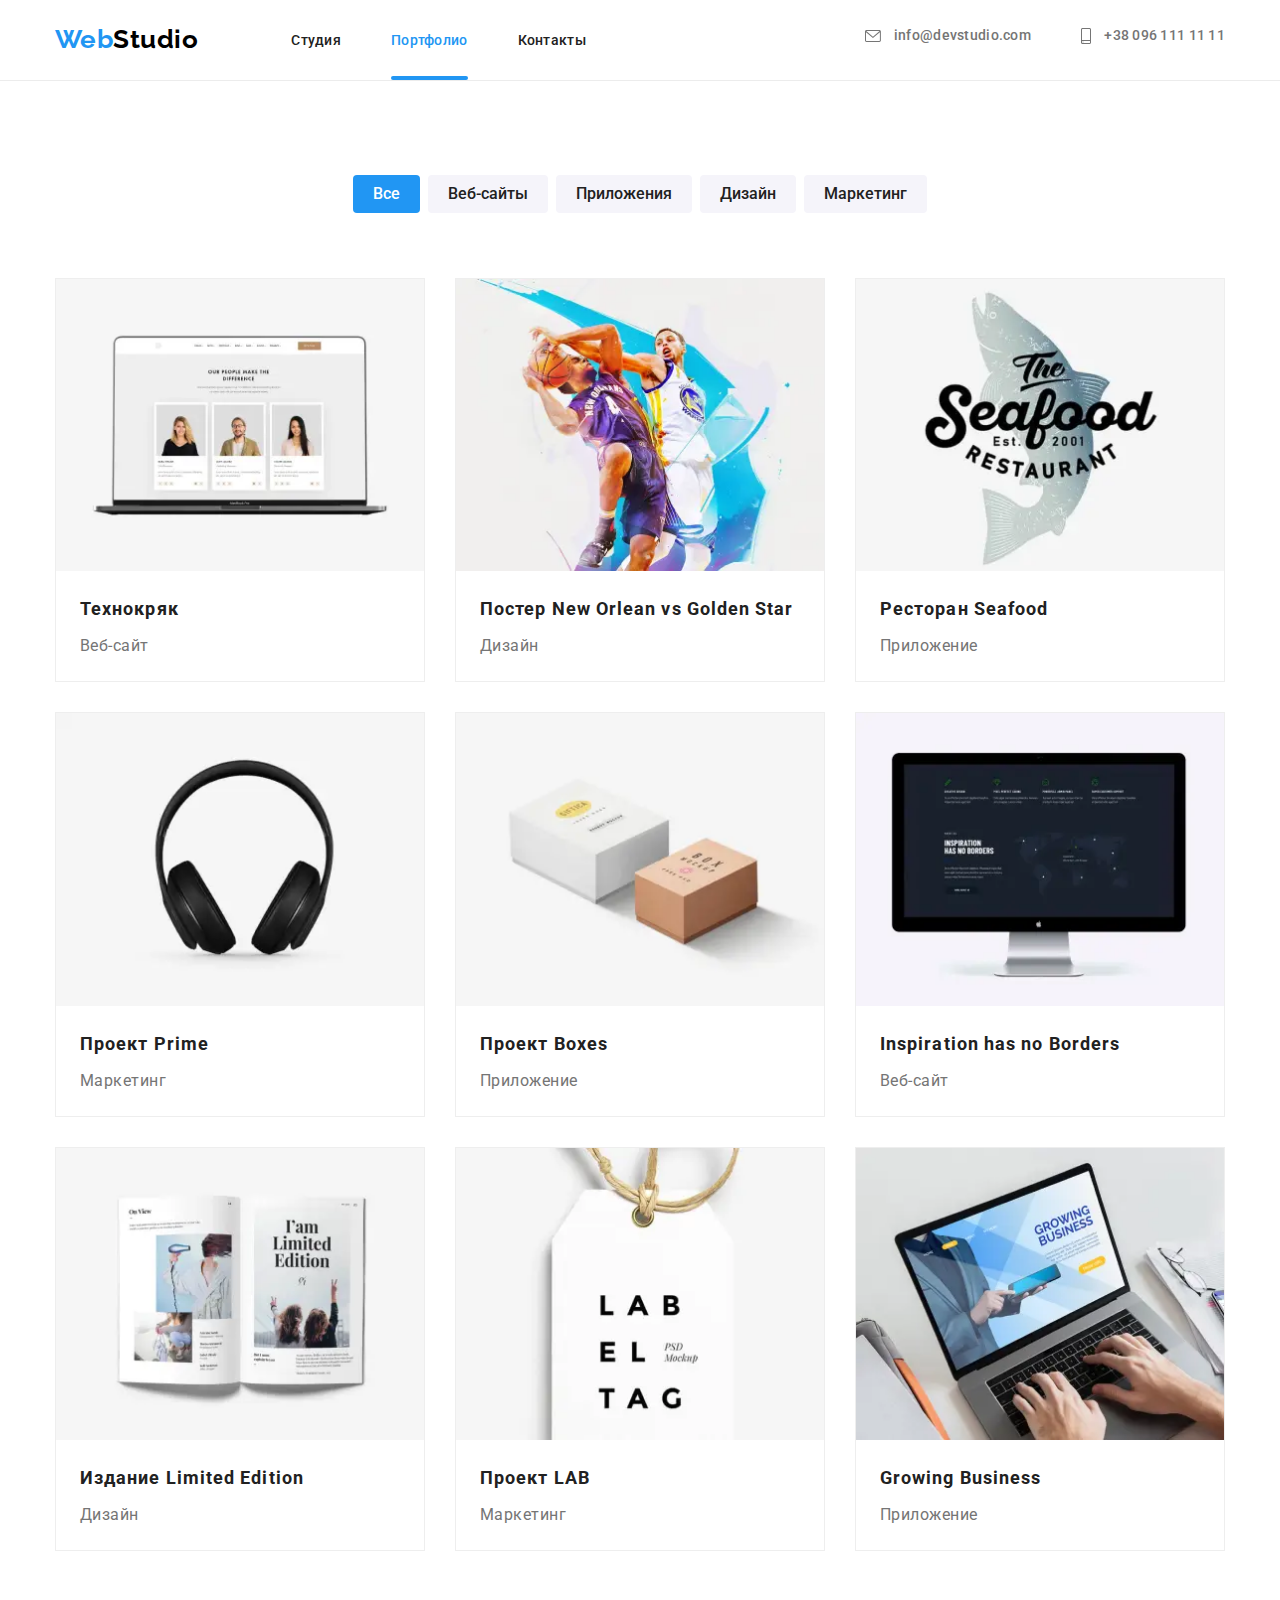
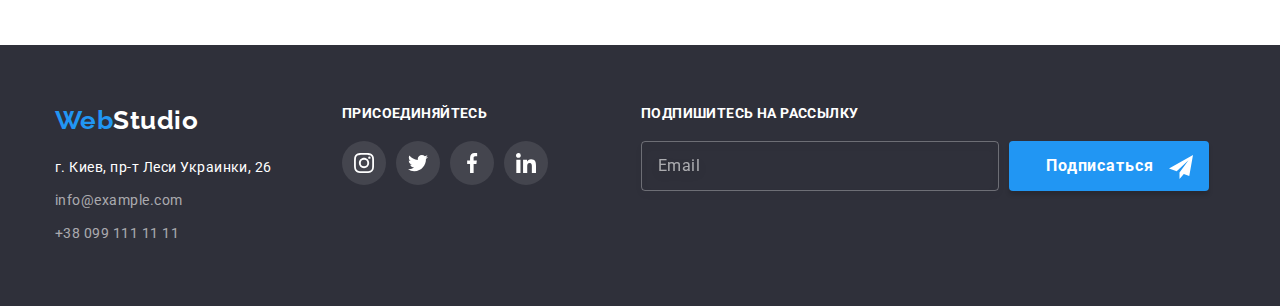
==== commit ff982616: "." ====
--- a/portfolio.html
+++ b/portfolio.html
@@ -69,12 +69,12 @@
       <div class="container mobile-menu__container">
         <button class="mobile-menu-close-btn mobile-menu__close-btn btn-hover-focus " type="button" data-menu-close>
           <svg class="mobile-menu-close-btn__icon">
-            <use href="./images/icons-svg/symbol-defs6-1.svg#icon-Vector-6" width="20px" height="20px"></use>
+            <use href="./images/icons-svg/symbol-defs6-1.svg#icon-close_40px" ></use>
           </svg>
         </button>
         <ul class="mobile-nav list">
           <li class="mobile-nav__item">
-            <a class="mobile-nav__link link" href="#">Студия</a>
+            <a class="mobile-nav__link link" href="./index.html">Студия</a>
           </li>
           <li class="mobile-nav__item">
             <a class="mobile-nav__link link" href="#">Портфолио</a>
--- a/css/main.min.css
+++ b/css/main.min.css
@@ -1,2 +1,2 @@
-:root{--primary-text-color: #757575;--secondary-text-color: #212121;--accent-color: #2196f3;--primary-bg-color: #ffffff;--primary-bg-color-filter: #f5f4fa;--prinary-font-family: "Roboto", sant-serif;--secondary-font-family:"Raleway", sant-serif}.visually-hidden{position:absolut;width:1px;height:1px;margin:-1px;border:0;padding:0;clip:rect(1px, 1px, 1px, 1px);clip:rect(1px 1px 1px 1px);overflow:hidden}body{background-color:var(--primary-bg-color);color:var(--primary-text-color);font-family:var(--prinary-font-family);letter-spacing:0.03em}h1,h2,h3,h4,h5,h6,p{margin-top:0;margin-bottom:0}ul,ol{margin-top:0;margin-bottom:0;padding-left:0}img{display:block}.list{list-style:none}.link{text-decoration:none}.logo_logo-color_accent{color:var(--accent-color)}.footer-icon__link{display:flex;width:44px;height:44px;justify-content:center;align-items:center;border-radius:50%}.header{border-bottom:1px solid #ececec}.header_container{display:flex;justify-content:space-between;align-items:center}.navigation{display:flex;align-items:center}.logo{font-family:'Raleway', sant-serif;font-weight:700;font-size:26px;line-height:1.2}@media screen and (max-width: 1200px){.logo{font-size:24px;line-height:1.16}}.logo-header{padding-top:16px;padding-bottom:16px}.logo_logo-color_accent{color:#2196f3}.logo_color_black{color:#000000}.menu-link{display:block;padding-top:32px;padding-bottom:32px;color:var(--secondary-text-color);transition:color 250ms cubic-bezier(0.4, 0, 0.2, 1)}.menu-link:hover,.menu-link:focus{color:var(--accent-color)}.menu_position_bottom-border{position:relative}@media screen and (max-width: 767px){.menu{display:none}}@media screen and (min-width: 768px){.menu{display:flex;margin-left:93px}}.menu .menu-item+.menu-item{margin-left:50px}.after-item::after{position:absolute;display:block;bottom:0;content:'';width:100%;height:4px;border-radius:2px;background:var(--accent-color)}.menu-link.current{color:var(--accent-color)}.contact-list{margin-left:auto}@media screen and (max-width: 767px){.contact-list{display:none}}@media screen and (min-width: 768){.contact-list{display:block}}@media screen and (min-width: 1200px){.contact-list{display:flex}.contact-list .contact-list__item+.contact-list__item{margin-left:50px}}.contact-list__link{padding-top:32px;padding-bottom:32px;color:var(--primary-text-color);transition:color 250ms cubic-bezier(0.4, 0, 0.2, 1)}.contact-list__link:hover,.contact-list__link:focus{color:var(--accent-color)}.contact-list__icon{margin-right:10px;fill:var(--primary-text-color);vertical-align:middle}.contact-list__link:hover .contact-list__icon{fill:var(--accent-color)}.contact-list__link:focus .contact-list__icon{fill:var(--accent-color)}.menu-link,.contact-list__link{font-weight:500;font-size:14px;line-height:1.15;letter-spacing:0.02em}.burger-btn{padding:0;border:none;background-color:transparent;line-height:0}.burger-btn__icon{width:40px;height:40px}@media screen and (min-width: 768px){.burger-btn{display:none}}.mobile-menu{position:fixed;top:0;left:0;width:100vw;height:100vh;background-color:#ffffff;z-index:100}.mobile-menu-close-btn{padding:0;border:none;background-color:transparent;line-height:0}.mobile-menu-close-btn__icon{width:40px;height:40px}.mobile-menu__close-btn{position:absolute;top:10px;right:15px}.mobile-menu__container{position:relative;padding-top:48px;padding-bottom:48px;padding-left:40px}.mobile-nav{margin-bottom:302px;font-weight:500;font-size:40px;line-height:47px;letter-spacing:0.02em;transition:color 500ms linear}.mobile-nav__item:not(:last-child){margin-bottom:30px}.mobile-contact{margin-bottom:64px}.mobile-contact__item:not(:last-child){margin-bottom:32px}.mobile-social-list{display:flex;font-weight:500;font-size:18px;line-height:1.22;letter-spacing:0.02em}.mobile-social-list__link{color:#2196f3}.mobile-social-list__item:not(:last-child)::after{content:'';border:1px solid rgba(33,33,33,0.2);transform:rotate(90deg);margin-right:10px;margin-left:10px}.mobile-nav__link{color:#530d0d;transition:color 250ms cubic-bezier(0.4, 0, 0.2, 1)}.mobile-nav__link:focus,.mobile-nav__link:hover{color:#2196f3}.mobile-contact__link{color:#757575;transition:color 250ms cubic-bezier(0.4, 0, 0.2, 1)}.mobile-contact__link:focus,.mobile-contact__link:hover{color:#2196f3}.mobile-contact__link-tel-font{color:#2196f3;font-weight:500;font-size:34px;line-height:1.17;letter-spacing:0.02em}.mobile-contact__link-email-font{font-weight:500;font-size:24px;line-height:1.16;letter-spacing:0.02em}.mobile-menu{opacity:0;visibility:hidden;pointer-events:none}.mobile-menu.is-open{opacity:1;visibility:visible;pointer-events:auto}.btn-hover-focus{transition:color 250ms cubic-bezier(0.4, 0, 0.2, 1),fill 250ms cubic-bezier(0.4, 0, 0.2, 1)}.btn-hover-focus:hover,.btn-hover-focus:focus{color:#2196f3;fill:#2196f3}.hero{padding-top:118px;padding-bottom:118px;background-image:linear-gradient(to right, rgba(47,48,58,0.4), rgba(47,48,58,0.4)),url(../images/hero/header-img.jpg);max-width:1600px;margin-left:auto;margin-right:auto;background-color:#2F303A;text-align:center}@media screen and (min-width: 480px){.hero{width:480px}}@media screen and (min-width: 768px){.hero{width:768px;background-image:linear-gradient(to right, rgba(47,48,58,0.4), rgba(47,48,58,0.4)),url(../images/hero/header-img768.jpg)}}@media screen and (min-width: 1200px){.hero{width:1200px;background-image:linear-gradient(to right, rgba(47,48,58,0.4), rgba(47,48,58,0.4)),url(../images/hero/hero1.jpg);padding-top:200px;padding-bottom:200px}}.hero__title{font-weight:900;font-size:26px;line-height:1.62;text-align:center;letter-spacing:0.06em;text-transform:uppercase;color:var(--primary-bg-color)}@media screen and (min-width: 1200px){.hero__title{font-size:44px;line-height:1.36}}.hero__button{padding-left:32px;padding-right:32px;padding-top:10px;padding-bottom:10px;margin-top:30px;border-radius:4px;font-weight:700;font-size:16px;line-height:1.87;letter-spacing:0.06em;color:#FFFFFF;background-color:var(--accent-color);transition-property:background-color;transition-duration:250ms;transition-timing-function:cubic-bezier(0.4, 0, 0.2, 1)}.hero__button:hover,.hero__button:hover{background-color:#188CE8}.features__section{padding-top:60px;padding-bottom:60px}@media screen and (min-width: 1200px){.features__section{padding-top:94px;padding-bottom:47px}}.features__list{margin-bottom:-30px}@media screen and (min-width: 768px){.features__list{display:flex;flex-wrap:wrap;margin-left:-30px}}@media screen and (min-width: 1200px){.features__list{display:flex}}.features__item{margin-bottom:30px}@media screen and (min-width: 768px){.features__item{flex-basis:calc((100% - 60px) / 2);margin-left:30px}}@media screen and (min-width: 1200px){.features__item{flex-basis:calc((100% - 120px) / 4);width:270px}}.features__svg{display:flex;justify-content:center;align-items:center;height:120px;margin-bottom:30px;background-color:var(--primary-bg-color-filter);border-radius:4px}.features__title{margin-bottom:10px;margin-top:0px;color:var(--secondary-text-color);font-weight:700;font-size:14px;line-height:1.14;letter-spacing:0.03em;text-transform:uppercase;text-align:center}@media screen and (min-width: 768px){.features__title{text-align:left}}.features__paragraph{font-size:14px;line-height:1.71;letter-spacing:0.03em}.work__blok{display:none}@media screen and (min-width: 1200px){.work__blok{display:block}}.work__section_title{margin-bottom:50px;font-weight:700;font-size:36px;line-height:1.16;text-align:center;color:var(--secondary-text-color)}.work__list{display:flex;align-items:center}.work__section{padding-top:47px;padding-bottom:94px}.work__div{position:relative}.work__div:not(:last-child){margin-right:30px}.work__information{position:absolute;padding:27px;top:225px;width:370px;height:70px;font-weight:700;font-size:14px;line-height:1.14;text-align:center;text-transform:uppercase;color:var(--primary-bg-color);background-image:linear-gradient(to right, rgba(47,48,58,0.8), rgba(47,48,58,0.8))}.team__section{padding-top:60px;padding-bottom:60px;background-color:var(--primary-bg-color-filter)}@media screen and (min-width: 1200px){.team__section{padding-top:94px;padding-bottom:94px}}.team__name_title{font-weight:500;font-size:16px;line-height:1.18;text-align:center;color:var(--secondary-text-color)}.team__profession{margin-top:10px;font-size:16px;line-height:1.18;text-align:center;color:var(--primary-text-color)}.team__section_title{font-weight:700;font-size:36px;line-height:1.16;text-align:center;margin-bottom:30px;color:var(--secondary-text-color)}@media screen and (min-width: 1200px){.team__section_title{margin-bottom:50px}}.team__list{align-items:center;margin-bottom:-30px}@media screen and (min-width: 768px){.team__list{display:flex;flex-wrap:wrap;margin-left:-30px}}@media screen and (min-width: 1200px){.team__list{display:flex}}.team__title{border-radius:0px 0px 4px 4px;background-color:#ffffff;box-shadow:0px 1px 3px rgba(0,0,0,0.12),0px 1px 1px rgba(0,0,0,0.14),0px 2px 1px rgba(0,0,0,0.2);margin-bottom:30px}@media screen and (min-width: 480px){.team__title{width:450px}}@media screen and (min-width: 768px){.team__title{flex-basis:calc((100% - 60px) / 2);margin-left:30px;width:450px}}@media screen and (min-width: 1200px){.team__title{flex-basis:calc((100% - 120px) / 4);width:270px}}.team__name{margin:30px}.team__link_icon{display:flex;justify-content:center;align-items:center;width:44px;height:44px;border-radius:50%;background-color:#ffffff;fill:#AFB1B8;transition:background-color 250ms cubic-bezier(0.4, 0, 0.2, 1)}.team__link_icon:not(:last-child){margin-right:10px}.team__link_icon:hover,.team__link_icon:focus{background-color:var(--accent-color);fill:#ffffff}.team__icon{display:flex;justify-content:center;margin-top:16px;padding-bottom:24px}@media screen and (min-width: 768px){.team__icon{padding-bottom:0px}}.regular-section{padding-top:60px;padding-bottom:60px}@media screen and (min-width: 1200px){.regular-section{padding-top:94px;padding-bottom:94px}}.regular-title{font-weight:700;font-size:36px;line-height:1.16;text-align:center;letter-spacing:0.03em;color:var(--secondary-text-color);margin-bottom:30px}@media screen and (min-width: 1200px){.regular-title{margin-bottom:50px}}.regular-li{height:92px;flex-basis:calc((100% - 60px) / 2);margin-left:30px;margin-bottom:30px}.regular-li:nth-last-child(-n+3){margin-bottom:0px}@media screen and (min-width: 768px){.regular-li{flex-basis:calc((100% - 90px) / 3)}}@media screen and (min-width: 1200px){.regular-li{flex-basis:calc((100% - 180px) / 6)}}.regular-ul{display:flex;flex-wrap:wrap;margin-left:-30px}.regular-link{width:100%;height:100%;fill:#AFB1B8;display:flex;justify-content:center;align-items:center;border:1px solid #AFB1B8;border-radius:4px;transition:fill 250ms cubic-bezier(0.4, 0, 0.2, 1)}.regular-link:hover,.regular-link:focus{fill:var(--accent-color);border:1px solid var(--accent-color)}.footer{background-color:#2f303a;padding-top:60px;padding-bottom:60px}.footer-section{text-align:center}@media screen and (min-width: 1200px){.footer-section{display:flex;text-align:left}}@media screen and (min-width: 768px){.footer_position-tablet{display:flex;justify-content:space-around}}@media screen and (min-width: 768px){.footer__adress{display:inline-block}}.footer-list .footer-list__item:not(:last-child){margin-bottom:9px}.footer-list__link{display:block;color:rgba(255,255,255,0.6);transition:color 250ms cubic-bezier(0.4, 0, 0.2, 1)}.footer-list__link:hover,.footer-list__link:focus{color:#ffffff}@media screen and (min-width: 768px){.footer-set{display:inline-block}}@media screen and (min-width: 1200px){.footer-set{margin-left:70px}}.footer-title{font-weight:bold;font-size:14px;line-height:16px;letter-spacing:0.03em;text-transform:uppercase;color:var(--primary-bg-color)}.footer-icon{display:flex;justify-content:center;margin-top:20px}@media screen and (max-width: 768px){.footer-icon{margin-bottom:60px}}.footer-list__item:not(:first-child){margin-left:10px}.footer-icon__link{background-color:rgba(255,255,255,0.1);fill:var(--primary-bg-color);transition:background-color 250ms cubic-bezier(0.4, 0, 0.2, 1)}.footer-icon__link:hover,.footer-icon__link:focus{background-color:var(--accent-color)}.logo_color_white{color:#ffffff}.address{font-style:normal;font-weight:400;font-size:14px;line-height:1.71;margin-top:20px;margin-bottom:60px}@media screen and (min-width: 1200px){.address{margin-bottom:0px}}.adress-text{color:#ffffff;margin-bottom:9px}@media screen and (max-width: 1200px){.footer-form{display:inline-block;width:450px}}@media screen and (min-width: 1200px){.footer-form{width:570px;margin-left:93px}}.footer-form__title{font-weight:700;font-size:14px;line-height:16px;letter-spacing:0.03em;text-transform:uppercase;color:var(--primary-bg-color);margin-bottom:20px}@media screen and (min-width: 1200px){.footer-form__content{display:flex}}.form-footer__email{width:100%;margin-bottom:20px;padding:15px 0px 15px 16px;border:1px solid rgba(255,255,255,0.3);filter:drop-shadow(0px 4px 4px rgba(0,0,0,0.15));border-radius:4px;background-color:transparent;color:var(--primary-bg-color)}.form-footer__email::placeholder{font-weight:400;font-size:16px;line-height:20px;letter-spacing:0.03em;color:rgba(255,255,255,0.6)}@media screen and (min-width: 1200px){.form-footer__email{width:358px;margin-bottom:0px}}.form-footer__button{width:200px;background:#2196f3;box-shadow:0px 4px 4px rgba(0,0,0,0.15);border-radius:4px;border:none;cursor:pointer;margin-left:10px;padding:10px 8px 10px 29px;font-weight:700;font-size:16px;line-height:30px;letter-spacing:0.06em;color:#ffffff;transition:background-color 250ms cubic-bezier(0.4, 0, 0.2, 1)}.form-footer__button:focus,.form-footer__button:hover{background-color:#188ce8}.form-footer__button::after{display:inline-block;vertical-align:middle;content:'';background-image:url(../images/icons-svg/iconss-svg/footer-maol.svg);width:24px;height:24px;margin-left:10px}.form-field{display:flex;flex-direction:column;margin-bottom:10px}textarea{resize:none}.backdrop-title{font-weight:700;font-size:20px;line-height:1.15;text-align:center;color:var(--secondary-text-color);margin-bottom:12px}.backdrop-input{width:100%;height:40px;border:1px solid rgba(33,33,33,0.2);border-radius:4px;padding-left:42px;outline:none;transition:fill 250ms cubic-bezier(0.4, 0, 0.2, 1),border 250ms cubic-bezier(0.4, 0, 0.2, 1)}.backdrop-input:hover,.backdrop-input:focus{border:1px solid var(--accent-color)}.backdrop-input:hover+.svg-icon-backdrop{fill:var(--accent-color)}.backdrop-textarea{padding:12px 16px;width:100%;height:120px;border:1px solid rgba(33,33,33,0.2);border-radius:4px;outline:none;transition:border 250ms cubic-bezier(0.4, 0, 0.2, 1)}.backdrop-textarea::placeholder{color:rgba(117,117,117,0.5)}.backdrop-textarea:hover,.backdrop-textarea:focus{border:1px solid var(--accent-color)}.checkbox-title{display:flex;font-size:12px;line-height:1.16;color:var(--primary-text-color)}@media screen and (min-width: 1200px){.checkbox-title{display:flex;font-size:14px;line-height:1.71;color:var(--primary-text-color);align-items:baseline}}.backdrop-btn{display:flex;font-weight:700;font-size:16px;line-height:1.87;align-items:center;text-align:center;letter-spacing:0.06em;color:#FFFFFF;width:200px;background:#2196F3;box-shadow:0px 4px 4px rgba(0,0,0,0.15);border-radius:4px;border:none;margin:0 auto;margin-top:29px;padding:10px 55px;transition:background-color 250ms cubic-bezier(0.4, 0, 0.2, 1)}.backdrop-btn:hover,.backdrop-btn:focus{background-color:#188CE8}.backdrop-wraper{position:relative}.svg-icon-backdrop{position:absolute;top:50%;left:12px;transform:translateY(-50%)}.backdrop-name{display:block;margin-bottom:4px}.checkbox-title::before{content:'';width:16px;height:15px;border:2px solid #212121;background-repeat:10px;display:block;cursor:pointer;margin-right:8px}.checkbox-input:checked+.checkbox-title::before{background-image:url(../images/icon-check.jpg);background-size:contain;border:none}@media screen and (min-width: 1200px){.checkbox-title::before{margin-right:10px}}.backdrop-label{font-family:Roboto;font-style:normal;font-weight:normal;font-size:12px;line-height:14px;letter-spacing:0.01em;color:var(--primary-text-color)}.backdrop{position:fixed;top:0;left:0;width:100vw;height:100vh;background-color:rgba(0,0,0,0.2);opacity:1;visibility:visible;pointer-events:auto;transition:opacity 500ms linear, visibility 500ms linear}.modal{position:absolute;padding:40px;left:50%;top:50%;width:450px;height:609px;background-color:#ffffff;transform:translate(-50%, -50%)}@media screen and (min-width: 1200px){.modal{width:528px;height:580px}}.close-btn{position:absolute;top:8px;right:8px;width:30px;height:30px;border-radius:50%;border:1px solid rgba(0,0,0,0.1);background-color:transparent;cursor:pointer;padding:0;transition:fill 250ms cubic-bezier(0.4, 0, 0.2, 1)}.close-btn:hover,.close-btn:focus{fill:#2196F3}.is-hidden{opacity:0;visibility:hidden;pointer-events:none}.filter-btn.current{background-color:var(--accent-color);color:var(--primary-bg-color)}.filter-btn{padding:6px 20px;border-radius:4px;border:none;font-family:inherit;font-weight:500;font-size:16px;line-height:1.62;background:var(--primary-bg-color-filter);color:var(--secondary-text-color);transition:background-color 250ms cubic-bezier(0.4, 0, 0.2, 1)}.filter-btn:hover,.filter-btn:focus{background-color:var(--accent-color);color:#ffffff}.work-title{font-style:normal;font-weight:700;font-size:18px;line-height:2;letter-spacing:0.06em;color:var(--secondary-text-color)}.work-profession{margin-top:4px;font-style:normal;font-weight:normal;font-size:16px;line-height:1.87;color:var(--primary-text-color)}.container{width:100%;margin-left:auto;margin-right:auto;padding-left:15px;padding-right:15px}@media screen and (min-width: 480px){.container{width:480px}}@media screen and (min-width: 768px){.container{width:768px}}@media screen and (min-width: 1200px){.container{width:1200px}}@media screen and (min-width: 480px){.filter{display:flex;flex-wrap:wrap;margin-bottom:25px}}@media screen and (min-width: 768px){.filter{justify-content:center;margin-bottom:30px}}@media screen and (min-width: 1200px){.filter{display:flex;justify-content:center;margin-bottom:50px}}.filter-item:not(:last-child){margin-right:8px;margin-bottom:15px}@media screen and (min-width: 768px){.works-list{display:flex;flex-wrap:wrap}}@media screen and (min-width: 480px){.works-title:not(:last-child){margin-bottom:30px}}@media screen and (min-width: 768px){.works-title{width:354px}.works-title:nth-child(odd){margin-right:30px}.works-title:not(:last-child){margin-bottom:30px}}@media screen and (min-width: 1200px){.works-title{width:370px;margin-right:30px;margin-bottom:30px;border:1px solid #EEEEEE}.works-title:nth-child(3n){margin-right:0px}.works-title:nth-last-child(-n+3){margin-bottom:0px}}.works-title:hover,.works-title:focus{box-shadow:0px 1px 1px rgba(0,0,0,0.12),0px 4px 4px rgba(0,0,0,0.06),1px 4px 6px rgba(0,0,0,0.16)}.works-title:hover .works-p{transform:translateY(0%)}.our-work{padding-top:64px;padding-bottom:64px}@media screen and (min-width: 1200px){.our-work{padding-top:94px;padding-bottom:94px}}.text-position{padding:20px 24px}.address{margin-top:20px}.address-link{margin-bottom:9px;display:block}.footer-list .footer-item:not(:last-child){margin-bottom:9px}.work-a{display:block;text-decoration:none;color:var(--primary-text-color);width:100%;height:100%}.work-a:focus .works-p{transform:translateY(0%)}.works-img{position:relative;overflow:hidden}.works-p{position:absolute;top:0;left:0;height:100%;width:100%;font-style:normal;font-weight:normal;font-size:18px;line-height:1.56;background-color:rgba(33,150,243,0.9);color:var(--primary-bg-color);overflow:auto;padding:63px 24px;transform:translateY(101%);transition:transform 250ms cubic-bezier(0.4, 0, 0.2, 1)}
+:root{--primary-text-color: #757575;--secondary-text-color: #212121;--accent-color: #2196f3;--primary-bg-color: #ffffff;--primary-bg-color-filter: #f5f4fa;--prinary-font-family: "Roboto", sant-serif;--secondary-font-family:"Raleway", sant-serif}.visually-hidden{position:absolut;width:1px;height:1px;margin:-1px;border:0;padding:0;clip:rect(1px, 1px, 1px, 1px);clip:rect(1px 1px 1px 1px);overflow:hidden}body{background-color:var(--primary-bg-color);color:var(--primary-text-color);font-family:var(--prinary-font-family);letter-spacing:0.03em}h1,h2,h3,h4,h5,h6,p{margin-top:0;margin-bottom:0}ul,ol{margin-top:0;margin-bottom:0;padding-left:0}img{display:block}.list{list-style:none}.link{text-decoration:none}.logo_logo-color_accent{color:var(--accent-color)}.footer-icon__link{display:flex;width:44px;height:44px;justify-content:center;align-items:center;border-radius:50%}.header{border-bottom:1px solid #ececec}.header_container{display:flex;justify-content:space-between;align-items:center}.navigation{display:flex;align-items:center}.logo{font-family:'Raleway', sant-serif;font-weight:700;font-size:26px;line-height:1.2}@media screen and (max-width: 1200px){.logo{font-size:24px;line-height:1.16}}.logo-header{padding-top:16px;padding-bottom:16px}.logo_logo-color_accent{color:#2196f3}.logo_color_black{color:#000000}.menu-link{display:block;padding-top:32px;padding-bottom:32px;color:var(--secondary-text-color);transition:color 250ms cubic-bezier(0.4, 0, 0.2, 1)}.menu-link:hover,.menu-link:focus{color:var(--accent-color)}.menu_position_bottom-border{position:relative}@media screen and (max-width: 767px){.menu{display:none}}@media screen and (min-width: 768px){.menu{display:flex;margin-left:93px}}.menu .menu-item+.menu-item{margin-left:50px}.after-item::after{position:absolute;display:block;bottom:0;content:'';width:100%;height:4px;border-radius:2px;background:var(--accent-color)}.menu-link.current{color:var(--accent-color)}.contact-list{margin-left:auto}@media screen and (max-width: 767px){.contact-list{display:none}}@media screen and (min-width: 768){.contact-list{display:block}}@media screen and (min-width: 1200px){.contact-list{display:flex}.contact-list .contact-list__item+.contact-list__item{margin-left:50px}}.contact-list__link{color:var(--primary-text-color);transition:color 250ms cubic-bezier(0.4, 0, 0.2, 1)}.contact-list__link:hover,.contact-list__link:focus{color:var(--accent-color)}@media screen and (min-width: 1200px){.contact-list__link{padding-top:32px;padding-bottom:32px}}.contact-list__item:not(:last-child){margin-bottom:10px}.contact-list__icon{margin-right:10px;fill:var(--primary-text-color);vertical-align:middle}.contact-list__link:hover .contact-list__icon{fill:var(--accent-color)}.contact-list__link:focus .contact-list__icon{fill:var(--accent-color)}.menu-link,.contact-list__link{font-weight:500;font-size:14px;line-height:1.15;letter-spacing:0.02em}.burger-btn{padding:0;border:none;background-color:transparent;line-height:0}.burger-btn__icon{width:40px;height:40px}@media screen and (min-width: 768px){.burger-btn{display:none}}.mobile-menu{position:fixed;top:0;left:0;width:100vw;height:100vh;background-color:#ffffff;z-index:100}.mobile-menu-close-btn{padding:0;border:none;background-color:transparent;line-height:0}.mobile-menu-close-btn__icon{width:40px;height:40px}.mobile-menu__close-btn{position:absolute;top:10px;right:15px}.mobile-menu__container{position:relative;padding-top:48px;padding-bottom:48px;padding-left:40px}.mobile-nav{margin-bottom:302px;font-weight:500;font-size:40px;line-height:47px;letter-spacing:0.02em;transition:color 500ms linear}.mobile-nav__item:not(:last-child){margin-bottom:30px}.mobile-contact{margin-bottom:64px}.mobile-contact__item:not(:last-child){margin-bottom:32px}.mobile-social-list{display:flex;font-weight:500;font-size:18px;line-height:1.22;letter-spacing:0.02em}.mobile-social-list__link{color:#2196f3}.mobile-social-list__item:not(:last-child)::after{content:'';border:1px solid rgba(33,33,33,0.2);transform:rotate(90deg);margin-right:10px;margin-left:10px}.mobile-nav__link{color:#530d0d;transition:color 250ms cubic-bezier(0.4, 0, 0.2, 1)}.mobile-nav__link:focus,.mobile-nav__link:hover{color:#2196f3}.mobile-contact__link{color:#757575;transition:color 250ms cubic-bezier(0.4, 0, 0.2, 1)}.mobile-contact__link:focus,.mobile-contact__link:hover{color:#2196f3}.mobile-contact__link-tel-font{color:#2196f3;font-weight:500;font-size:34px;line-height:1.17;letter-spacing:0.02em}.mobile-contact__link-email-font{font-weight:500;font-size:24px;line-height:1.16;letter-spacing:0.02em}.mobile-menu{opacity:0;visibility:hidden;pointer-events:none}.mobile-menu.is-open{opacity:1;visibility:visible;pointer-events:auto}.btn-hover-focus{fill:#212121;transition:color 250ms cubic-bezier(0.4, 0, 0.2, 1),fill 250ms cubic-bezier(0.4, 0, 0.2, 1)}.btn-hover-focus:hover,.btn-hover-focus:focus{color:#2196f3;fill:#2196f3}.hero{padding-top:118px;padding-bottom:118px;background-image:linear-gradient(to right, rgba(47,48,58,0.4), rgba(47,48,58,0.4)),url(../images/hero/header-img.jpg);max-width:1600px;margin-left:auto;margin-right:auto;background-color:#2F303A;text-align:center}@media screen and (min-width: 480px){.hero{width:480px}}@media screen and (min-width: 768px){.hero{width:768px;background-image:linear-gradient(to right, rgba(47,48,58,0.4), rgba(47,48,58,0.4)),url(../images/hero/header-img768.jpg)}}@media screen and (min-width: 1200px){.hero{width:1200px;background-image:linear-gradient(to right, rgba(47,48,58,0.4), rgba(47,48,58,0.4)),url(../images/hero/hero1.jpg);padding-top:200px;padding-bottom:200px}}.hero__title{font-weight:900;font-size:26px;line-height:1.62;text-align:center;letter-spacing:0.06em;text-transform:uppercase;color:var(--primary-bg-color)}@media screen and (min-width: 1200px){.hero__title{font-size:44px;line-height:1.36}}.hero__button{padding-left:32px;padding-right:32px;padding-top:10px;padding-bottom:10px;margin-top:30px;border-radius:4px;font-weight:700;font-size:16px;line-height:1.87;letter-spacing:0.06em;color:#FFFFFF;background-color:var(--accent-color);transition-property:background-color;transition-duration:250ms;transition-timing-function:cubic-bezier(0.4, 0, 0.2, 1)}.hero__button:hover,.hero__button:hover{background-color:#188CE8}@media screen and (min-device-pixel-ration: 2) and (min-width: 320px), screen and (min-resolution: 192dpi) and (min-width: 320px), screen and (min-resolution: 2dppx) and (min-width: 320px){.hero{background-image:linear-gradient(to right, rgba(47,48,58,0.4), rgba(47,48,58,0.4)),url(../images/hero/header-mobile@x2.jpg)}}@media screen and (min-device-pixel-ration: 2) and (min-width: 768px), screen and (min-resolution: 192dpi) and (min-width: 768px), screen and (min-resolution: 2dppx) and (min-width: 768px){.hero{background-image:linear-gradient(to right, rgba(47,48,58,0.4), rgba(47,48,58,0.4)),url(../images/hero/header-tablet@x2.jpg)}}@media screen and (min-device-pixel-ration: 2) and (min-width: 1200px), screen and (min-resolution: 192dpi) and (min-width: 1200px), screen and (min-resolution: 2dppx) and (min-width: 1200px){.hero{background-image:linear-gradient(to right, rgba(47,48,58,0.4), rgba(47,48,58,0.4)),url(../images/hero/header-desktop@x2.jpg)}}.features__section{padding-top:60px;padding-bottom:60px}@media screen and (min-width: 1200px){.features__section{padding-top:94px;padding-bottom:47px}}.features__list{margin-bottom:-30px}@media screen and (min-width: 768px){.features__list{display:flex;flex-wrap:wrap;margin-left:-30px}}@media screen and (min-width: 1200px){.features__list{display:flex}}.features__item{margin-bottom:30px}@media screen and (min-width: 768px){.features__item{flex-basis:calc((100% - 60px) / 2);margin-left:30px}}@media screen and (min-width: 1200px){.features__item{flex-basis:calc((100% - 120px) / 4);width:270px}}.features__svg{display:flex;justify-content:center;align-items:center;height:120px;margin-bottom:30px;background-color:var(--primary-bg-color-filter);border-radius:4px}.features__title{margin-bottom:10px;margin-top:0px;color:var(--secondary-text-color);font-weight:700;font-size:14px;line-height:1.14;letter-spacing:0.03em;text-transform:uppercase;text-align:center}@media screen and (min-width: 768px){.features__title{text-align:left}}.features__paragraph{font-size:14px;line-height:1.71;letter-spacing:0.03em}.work__blok{display:none}@media screen and (min-width: 1200px){.work__blok{display:block}}.work__section_title{margin-bottom:50px;font-weight:700;font-size:36px;line-height:1.16;text-align:center;color:var(--secondary-text-color)}.work__list{display:flex;align-items:center}.work__section{padding-top:47px;padding-bottom:94px}.work__div{position:relative}.work__div:not(:last-child){margin-right:30px}.work__information{position:absolute;padding:27px;top:225px;width:370px;height:70px;font-weight:700;font-size:14px;line-height:1.14;text-align:center;text-transform:uppercase;color:var(--primary-bg-color);background-image:linear-gradient(to right, rgba(47,48,58,0.8), rgba(47,48,58,0.8))}.team__section{padding-top:60px;padding-bottom:60px;background-color:var(--primary-bg-color-filter)}@media screen and (min-width: 1200px){.team__section{padding-top:94px;padding-bottom:94px}}.team__name_title{font-weight:500;font-size:16px;line-height:1.18;text-align:center;color:var(--secondary-text-color)}.team__profession{margin-top:10px;font-size:16px;line-height:1.18;text-align:center;color:var(--primary-text-color)}.team__section_title{font-weight:700;font-size:36px;line-height:1.16;text-align:center;margin-bottom:30px;color:var(--secondary-text-color)}@media screen and (min-width: 1200px){.team__section_title{margin-bottom:50px}}.team__list{align-items:center;margin-bottom:-30px}@media screen and (min-width: 768px){.team__list{display:flex;flex-wrap:wrap;margin-left:-30px}}@media screen and (min-width: 1200px){.team__list{display:flex}}.team__title{border-radius:0px 0px 4px 4px;background-color:#ffffff;box-shadow:0px 1px 3px rgba(0,0,0,0.12),0px 1px 1px rgba(0,0,0,0.14),0px 2px 1px rgba(0,0,0,0.2);margin-bottom:30px}@media screen and (min-width: 480px){.team__title{width:450px}}@media screen and (min-width: 768px){.team__title{flex-basis:calc((100% - 60px) / 2);margin-left:30px;width:450px}}@media screen and (min-width: 1200px){.team__title{flex-basis:calc((100% - 120px) / 4);width:270px}}.team__name{margin:30px}.team__link_icon{display:flex;justify-content:center;align-items:center;width:44px;height:44px;border-radius:50%;background-color:#ffffff;fill:#AFB1B8;transition:background-color 250ms cubic-bezier(0.4, 0, 0.2, 1)}.team__link_icon:not(:last-child){margin-right:10px}.team__link_icon:hover,.team__link_icon:focus{background-color:var(--accent-color);fill:#ffffff}.team__icon{display:flex;justify-content:center;margin-top:16px;padding-bottom:24px}@media screen and (min-width: 768px){.team__icon{padding-bottom:0px}}.regular-section{padding-top:60px;padding-bottom:60px}@media screen and (min-width: 1200px){.regular-section{padding-top:94px;padding-bottom:94px}}.regular-title{font-weight:700;font-size:36px;line-height:1.16;text-align:center;letter-spacing:0.03em;color:var(--secondary-text-color);margin-bottom:30px}@media screen and (min-width: 1200px){.regular-title{margin-bottom:50px}}.regular-li{height:92px;flex-basis:calc((100% - 60px) / 2);margin-left:30px;margin-bottom:30px}.regular-li:nth-last-child(-n+3){margin-bottom:0px}@media screen and (min-width: 768px){.regular-li{flex-basis:calc((100% - 90px) / 3)}}@media screen and (min-width: 1200px){.regular-li{flex-basis:calc((100% - 180px) / 6)}}.regular-ul{display:flex;flex-wrap:wrap;margin-left:-30px}.regular-link{width:100%;height:100%;fill:#AFB1B8;display:flex;justify-content:center;align-items:center;border:1px solid #AFB1B8;border-radius:4px;transition:fill 250ms cubic-bezier(0.4, 0, 0.2, 1)}.regular-link:hover,.regular-link:focus{fill:var(--accent-color);border:1px solid var(--accent-color)}.footer{background-color:#2f303a;padding-top:60px;padding-bottom:60px}.footer-section{text-align:center}@media screen and (min-width: 1200px){.footer-section{display:flex;text-align:left}}@media screen and (min-width: 768px){.footer_position-tablet{display:flex;justify-content:space-around}}@media screen and (min-width: 768px){.footer__adress{display:inline-block}}.footer-list .footer-list__item:not(:last-child){margin-bottom:9px}.footer-list__link{display:block;color:rgba(255,255,255,0.6);transition:color 250ms cubic-bezier(0.4, 0, 0.2, 1)}.footer-list__link:hover,.footer-list__link:focus{color:#ffffff}@media screen and (min-width: 768px){.footer-set{display:inline-block}}@media screen and (min-width: 1200px){.footer-set{margin-left:70px}}.footer-title{font-weight:bold;font-size:14px;line-height:16px;letter-spacing:0.03em;text-transform:uppercase;color:var(--primary-bg-color)}.footer-icon{display:flex;justify-content:center;margin-top:20px}@media screen and (max-width: 768px){.footer-icon{margin-bottom:60px}}.footer-list__item:not(:first-child){margin-left:10px}.footer-icon__link{background-color:rgba(255,255,255,0.1);fill:var(--primary-bg-color);transition:background-color 250ms cubic-bezier(0.4, 0, 0.2, 1)}.footer-icon__link:hover,.footer-icon__link:focus{background-color:var(--accent-color)}.logo_color_white{color:#ffffff}.address{font-style:normal;font-weight:400;font-size:14px;line-height:1.71;margin-top:20px;margin-bottom:60px}@media screen and (min-width: 1200px){.address{margin-bottom:0px}}.adress-text{color:#ffffff;margin-bottom:9px}@media screen and (max-width: 1200px){.footer-form{display:inline-block;width:450px}}@media screen and (min-width: 1200px){.footer-form{width:570px;margin-left:93px}}.footer-form__title{font-weight:700;font-size:14px;line-height:16px;letter-spacing:0.03em;text-transform:uppercase;color:var(--primary-bg-color);margin-bottom:20px}@media screen and (min-width: 1200px){.footer-form__content{display:flex}}.form-footer__email{width:100%;margin-bottom:20px;padding:15px 0px 15px 16px;border:1px solid rgba(255,255,255,0.3);filter:drop-shadow(0px 4px 4px rgba(0,0,0,0.15));border-radius:4px;background-color:transparent;color:var(--primary-bg-color)}.form-footer__email::placeholder{font-weight:400;font-size:16px;line-height:20px;letter-spacing:0.03em;color:rgba(255,255,255,0.6)}@media screen and (min-width: 1200px){.form-footer__email{width:358px;margin-bottom:0px}}.form-footer__button{width:200px;background:#2196f3;box-shadow:0px 4px 4px rgba(0,0,0,0.15);border-radius:4px;border:none;cursor:pointer;margin-left:10px;padding:10px 8px 10px 29px;font-weight:700;font-size:16px;line-height:30px;letter-spacing:0.06em;color:#ffffff;transition:background-color 250ms cubic-bezier(0.4, 0, 0.2, 1)}.form-footer__button:focus,.form-footer__button:hover{background-color:#188ce8}.form-footer__button::after{display:inline-block;vertical-align:middle;content:'';background-image:url(../images/icons-svg/iconss-svg/footer-maol.svg);width:24px;height:24px;margin-left:10px}.form-field{display:flex;flex-direction:column;margin-bottom:10px}textarea{resize:none}.backdrop-title{font-weight:700;font-size:20px;line-height:1.15;text-align:center;color:var(--secondary-text-color);margin-bottom:12px}.backdrop-input{width:100%;height:40px;border:1px solid rgba(33,33,33,0.2);border-radius:4px;padding-left:42px;outline:none;transition:fill 250ms cubic-bezier(0.4, 0, 0.2, 1),border 250ms cubic-bezier(0.4, 0, 0.2, 1)}.backdrop-input:hover,.backdrop-input:focus{border:1px solid var(--accent-color)}.backdrop-input:hover+.svg-icon-backdrop{fill:var(--accent-color)}.backdrop-textarea{padding:12px 16px;width:100%;height:120px;border:1px solid rgba(33,33,33,0.2);border-radius:4px;outline:none;transition:border 250ms cubic-bezier(0.4, 0, 0.2, 1)}.backdrop-textarea::placeholder{color:rgba(117,117,117,0.5)}.backdrop-textarea:hover,.backdrop-textarea:focus{border:1px solid var(--accent-color)}.checkbox-title{display:flex;font-size:12px;line-height:1.16;color:var(--primary-text-color)}@media screen and (min-width: 1200px){.checkbox-title{display:flex;font-size:14px;line-height:1.71;color:var(--primary-text-color);align-items:baseline}}.backdrop-btn{display:flex;font-weight:700;font-size:16px;line-height:1.87;align-items:center;text-align:center;letter-spacing:0.06em;color:#FFFFFF;width:200px;background:#2196F3;box-shadow:0px 4px 4px rgba(0,0,0,0.15);border-radius:4px;border:none;margin:0 auto;margin-top:29px;padding:10px 55px;transition:background-color 250ms cubic-bezier(0.4, 0, 0.2, 1)}.backdrop-btn:hover,.backdrop-btn:focus{background-color:#188CE8}.backdrop-wraper{position:relative}.svg-icon-backdrop{position:absolute;top:50%;left:12px;transform:translateY(-50%)}.backdrop-name{display:block;margin-bottom:4px}.checkbox-title::before{content:'';width:16px;height:15px;border:2px solid #212121;background-repeat:10px;display:block;cursor:pointer;margin-right:8px}.checkbox-input:checked+.checkbox-title::before{background-image:url(../images/icon-check.jpg);background-size:contain;border:none}@media screen and (min-width: 1200px){.checkbox-title::before{margin-right:10px}}.backdrop-label{font-family:Roboto;font-style:normal;font-weight:normal;font-size:12px;line-height:14px;letter-spacing:0.01em;color:var(--primary-text-color)}.backdrop{position:fixed;top:0;left:0;width:100vw;height:100vh;background-color:rgba(0,0,0,0.2);opacity:1;visibility:visible;pointer-events:auto;transition:opacity 500ms linear, visibility 500ms linear}.modal{position:absolute;padding:40px;left:50%;top:50%;width:450px;height:609px;background-color:#ffffff;transform:translate(-50%, -50%)}@media screen and (min-width: 1200px){.modal{width:528px;height:580px}}.close-btn{position:absolute;top:8px;right:8px;width:30px;height:30px;border-radius:50%;border:1px solid rgba(0,0,0,0.1);background-color:transparent;cursor:pointer;padding:0;transition:fill 250ms cubic-bezier(0.4, 0, 0.2, 1)}.close-btn:hover,.close-btn:focus{fill:#2196F3}.is-hidden{opacity:0;visibility:hidden;pointer-events:none}.filter-btn.current{background-color:var(--accent-color);color:var(--primary-bg-color)}.filter-btn{padding:6px 20px;border-radius:4px;border:none;font-family:inherit;font-weight:500;font-size:16px;line-height:1.62;background:var(--primary-bg-color-filter);color:var(--secondary-text-color);transition:background-color 250ms cubic-bezier(0.4, 0, 0.2, 1)}.filter-btn:hover,.filter-btn:focus{background-color:var(--accent-color);color:#ffffff}.work-title{font-style:normal;font-weight:700;font-size:18px;line-height:2;letter-spacing:0.06em;color:var(--secondary-text-color)}.work-profession{margin-top:4px;font-style:normal;font-weight:normal;font-size:16px;line-height:1.87;color:var(--primary-text-color)}.container{width:100%;margin-left:auto;margin-right:auto;padding-left:15px;padding-right:15px}@media screen and (min-width: 480px){.container{width:480px}}@media screen and (min-width: 768px){.container{width:768px}}@media screen and (min-width: 1200px){.container{width:1200px}}@media screen and (min-width: 480px){.filter{display:flex;flex-wrap:wrap;margin-bottom:25px}}@media screen and (min-width: 768px){.filter{justify-content:center;margin-bottom:30px}}@media screen and (min-width: 1200px){.filter{display:flex;justify-content:center;margin-bottom:50px}}.filter-item:not(:last-child){margin-right:8px;margin-bottom:15px}@media screen and (min-width: 768px){.works-list{display:flex;flex-wrap:wrap}}.works-title{border:1px solid #EEEEEE}@media screen and (min-width: 480px){.works-title:not(:last-child){margin-bottom:30px}}@media screen and (min-width: 768px){.works-title{width:354px}.works-title:nth-child(odd){margin-right:30px}.works-title:not(:last-child){margin-bottom:30px}}@media screen and (min-width: 1200px){.works-title{width:370px;margin-right:30px;margin-bottom:30px;border:1px solid #EEEEEE}.works-title:nth-child(3n){margin-right:0px}.works-title:nth-last-child(-n+3){margin-bottom:0px}}.works-title:hover,.works-title:focus{box-shadow:0px 1px 1px rgba(0,0,0,0.12),0px 4px 4px rgba(0,0,0,0.06),1px 4px 6px rgba(0,0,0,0.16)}.works-title:hover .works-p{transform:translateY(0%)}.our-work{padding-top:64px;padding-bottom:64px}@media screen and (min-width: 1200px){.our-work{padding-top:94px;padding-bottom:94px}}.text-position{padding:20px 24px}.address{margin-top:20px}.address-link{margin-bottom:9px;display:block}.footer-list .footer-item:not(:last-child){margin-bottom:9px}.work-a{display:block;text-decoration:none;color:var(--primary-text-color);width:100%;height:100%}.work-a:focus .works-p{transform:translateY(0%)}.works-img{position:relative;overflow:hidden}.works-p{position:absolute;top:0;left:0;height:100%;width:100%;font-style:normal;font-weight:normal;font-size:18px;line-height:1.56;background-color:rgba(33,150,243,0.9);color:var(--primary-bg-color);overflow:auto;padding:63px 24px;transform:translateY(101%);transition:transform 250ms cubic-bezier(0.4, 0, 0.2, 1)}
 /*# sourceMappingURL=main.min.css.map */